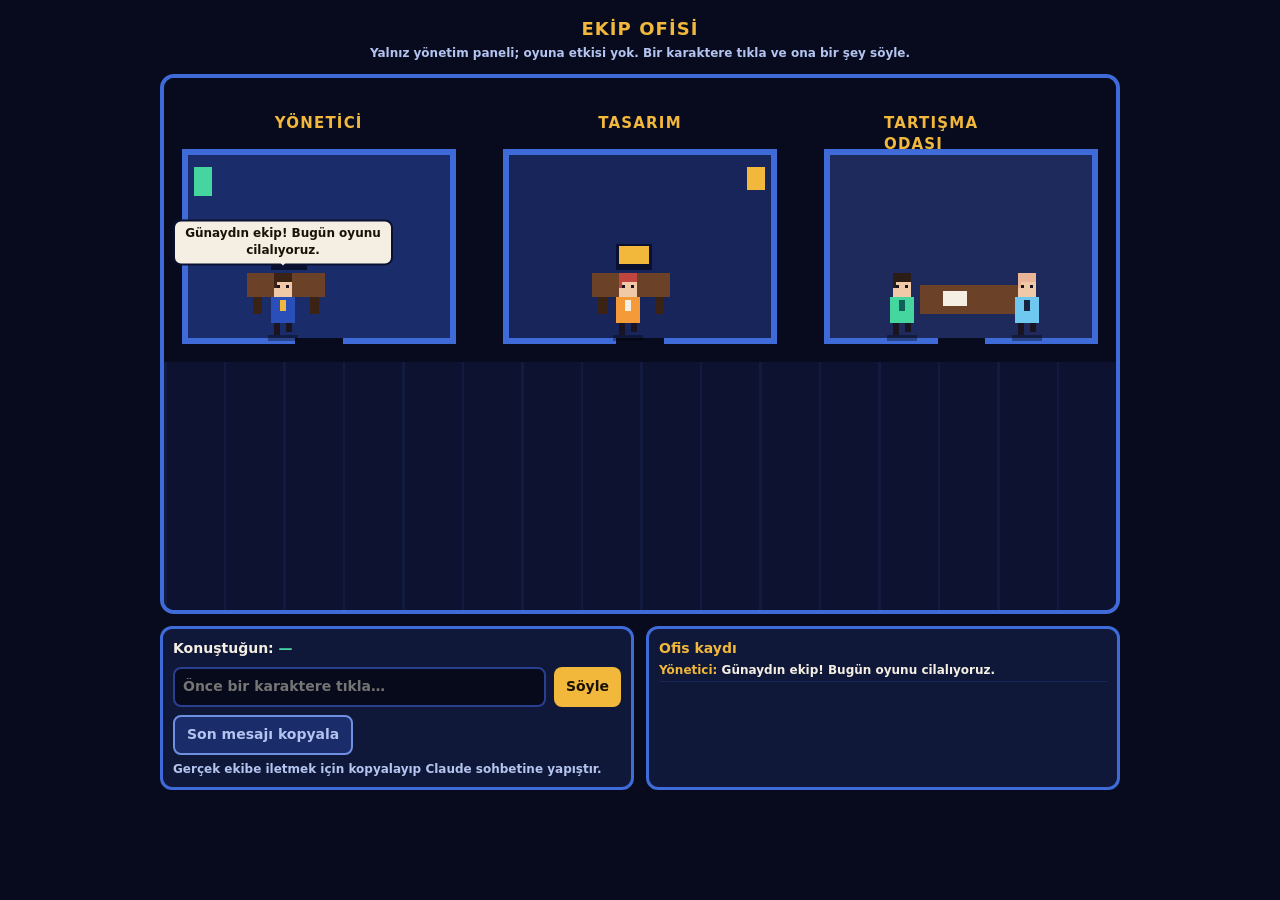
==== ofis/index.html @ cd2ad883 "Ekip ofisi: basit pixel art yönetim paneli (oyundan bağımsız) Co-Authored-By: Claude Opus 5.5 <norep" ====
<!doctype html>
<html lang="tr">
<head>
<meta charset="utf-8">
<meta name="viewport" content="width=device-width,initial-scale=1">
<title>Ekip Ofisi</title>
<style>
:root{--bg:#080B1E;--pn:#0F1838;--rim:#3F6BD8;--au:#F2B83C;--tx:#F4EEE3;--tx2:#B4C4F0;--mint:#45D6A0}
*{box-sizing:border-box}
body{margin:0;background:var(--bg);color:var(--tx);font:600 14px/1.4 ui-rounded,"Nunito","Trebuchet MS",system-ui,sans-serif;display:flex;flex-direction:column;align-items:center;gap:12px;padding:16px}
h1{margin:0;font-size:18px;color:var(--au);letter-spacing:.06em}
.sub{color:var(--tx2);font-size:12px;margin-top:-8px;text-align:center}
#wrap{position:relative;width:min(960px,100%);aspect-ratio:16/9;border:4px solid var(--rim);border-radius:14px;overflow:hidden;background:#000}
canvas{width:100%;height:100%;image-rendering:pixelated;display:block;cursor:pointer}
.bub{position:absolute;transform:translate(-50%,-100%);background:var(--tx);color:#1A1204;font-size:12px;font-weight:800;padding:4px 8px;border-radius:8px;max-width:220px;white-space:normal;text-align:center;pointer-events:none;border:2px solid #0A1030}
.bub:after{content:"";position:absolute;left:50%;bottom:-7px;margin-left:-5px;border:5px solid transparent;border-top-color:var(--tx)}
.lbl{position:absolute;transform:translateX(-50%);color:var(--au);font-weight:800;font-size:clamp(10px,1.6vw,15px);letter-spacing:.08em;pointer-events:none}
.bub.me{background:var(--au)}
#panel{width:min(960px,100%);display:grid;grid-template-columns:1fr 1fr;gap:12px}
@media(max-width:640px){#panel{grid-template-columns:1fr}}
.box{background:var(--pn);border:3px solid var(--rim);border-radius:12px;padding:10px}
.box b{color:var(--au)}
#who{color:var(--mint)}
.row{display:flex;gap:8px;margin-top:8px}
input{flex:1;min-width:0;background:#070A1A;border:2px solid #2A3F8F;color:var(--tx);border-radius:8px;padding:8px;font:inherit}
button{background:var(--au);color:#1A1204;border:0;border-radius:8px;padding:8px 12px;font:inherit;font-weight:800;cursor:pointer;min-height:40px}
button.g{background:#1B2C6B;color:var(--tx2);border:2px solid #6F8FE0}
#log{max-height:150px;overflow:auto;font-size:12px;color:var(--tx2)}
#log div{border-bottom:1px solid #18255A;padding:3px 0}
#log span{color:var(--tx)}
</style>
</head>
<body>
<h1>EKİP OFİSİ</h1>
<div class="sub">Yalnız yönetim paneli; oyuna etkisi yok. Bir karaktere tıkla ve ona bir şey söyle.</div>
<div id="wrap"><canvas id="cv" width="320" height="180"></canvas></div>
<div id="panel">
  <div class="box">
    <div>Konuştuğun: <b id="who">—</b></div>
    <div class="row"><input id="msg" placeholder="Önce bir karaktere tıkla…" disabled><button id="send" disabled>Söyle</button></div>
    <div class="row"><button class="g" id="copy">Son mesajı kopyala</button></div>
    <div class="sub" style="margin-top:6px;text-align:left">Gerçek ekibe iletmek için kopyalayıp Claude sohbetine yapıştır.</div>
  </div>
  <div class="box"><b>Ofis kaydı</b><div id="log"></div></div>
</div>
<script>
const cv=document.getElementById('cv'),x=cv.getContext('2d'),W=320,H=180,wrap=document.getElementById('wrap');
x.imageSmoothingEnabled=false;
setTimeout(()=>ROOMS.forEach(r=>{const d=document.createElement('div');d.className='lbl';d.textContent=r.n;d.style.left=((r.x+r.w/2)/W*100)+'%';d.style.top=((r.y-12)/H*100)+'%';wrap.appendChild(d)}));
// --- odalar ---
const ROOMS=[
 {n:'YÖNETİCİ',x:6,y:24,w:92,h:66,f:'#1B2C6B'},
 {n:'TASARIM',x:114,y:24,w:92,h:66,f:'#18255A'},
 {n:'TARTIŞMA ODASI',x:222,y:24,w:92,h:66,f:'#1F2A5C'}];
const FLOORY=150;
// --- karakterler ---
const P=(n,role,hx,hy,hair,body,acc)=>({n,role,x:hx,y:hy,hx,hy,tx:hx,ty:hy,hair,body,acc,f:0,q:[],say:null,sayT:0,el:null});
const C={
 yon:P('Yönetici','yon',40,74,'#3A2214','#2A4FB8','#F2B83C'),
 tas:P('Tasarımcı','tas',156,74,'#C0453F','#F59A38','#F4EEE3'),
 pa:P('Psikolog A','pa',248,74,'#2B1D16','#45D6A0','#0F6158'),
 pb:P('Psikolog B','pb',290,74,'#E9B596','#6EC8F0','#17243f')};
const ALL=Object.values(C);
function drawRoom(r){x.fillStyle=r.f;x.fillRect(r.x,r.y,r.w,r.h);x.strokeStyle='#3F6BD8';x.lineWidth=2;x.strokeRect(r.x+1,r.y+1,r.w-2,r.h-2);
 x.fillStyle='#080B1E';x.fillRect(r.x+r.w/2-8,r.y+r.h-2,16,4); // kapı
}
function desk(dx,dy,mon){x.fillStyle='#6B4128';x.fillRect(dx,dy,26,8);x.fillStyle='#3A2214';x.fillRect(dx+2,dy+8,3,6);x.fillRect(dx+21,dy+8,3,6);
 if(mon){x.fillStyle='#0A1030';x.fillRect(dx+8,dy-10,12,9);x.fillStyle=mon;x.fillRect(dx+9,dy-9,10,6)}}
function scene(t){x.fillStyle='#080B1E';x.fillRect(0,0,W,H);
 x.fillStyle='#0D1230';x.fillRect(0,96,W,H-96);x.fillStyle='#131A40';for(let i=0;i<W;i+=20)x.fillRect(i,96,1,H-96);
 ROOMS.forEach(drawRoom);
 desk(28,66,'#45D6A0');desk(144,66,(t/400|0)%2?'#F2B83C':'#3F6BD8');
 x.fillStyle='#6B4128';x.fillRect(254,70,34,10);x.fillStyle='#F4EEE3';x.fillRect(262,72,8,5); // toplantı masası + kâğıt
 x.fillStyle='#45D6A0';x.fillRect(10,30,6,10);x.fillStyle='#F2B83C';x.fillRect(196,30,6,8); // bitki / dosya
}
function person(p,t){const px=Math.round(p.x),py=Math.round(p.y),mv=p.q.length>0,st=mv?((t/90|0)%2):0;
 x.fillStyle='rgba(0,0,0,.35)';x.fillRect(px-5,py+13,10,2);
 x.fillStyle='#1A1420';x.fillRect(px-3,py+8,2,5-st);x.fillRect(px+1,py+8,2,4+st); // bacak
 x.fillStyle=p.body;x.fillRect(px-4,py,8,9);x.fillStyle=p.acc;x.fillRect(px-1,py+1,2,4);
 x.fillStyle='#F0C9A8';x.fillRect(px-3,py-7,6,7);x.fillStyle=p.hair;x.fillRect(px-3,py-8,6,3);x.fillRect(px-3,py-6,1,3);
 x.fillStyle='#1A1420';x.fillRect(px-2+(p.fx||0),py-4,1,1);x.fillRect(px+1+(p.fx||0),py-4,1,1);
 if(sel===p){x.strokeStyle='#F2B83C';x.lineWidth=1;x.strokeRect(px-6,py-10,12,26)}}
// --- hareket (koridor üzerinden) ---
function goTo(p,tx,ty,then){const door=r=>({x:r.x+r.w/2,y:r.y+r.h+6});const rFrom=roomOf(p.x),rTo=roomOf(tx);
 const pts=[];if(rFrom!==rTo){if(rFrom)pts.push(door(rFrom));if(rTo)pts.push(door(rTo))}pts.push({x:tx,y:ty});
 p.q.push(...pts.map(v=>({...v})));if(then)p.q.push({fn:then})}
function roomOf(px){return ROOMS.find(r=>px>=r.x&&px<=r.x+r.w)}
const SPEED=90; // px/sn — hızlı
function step(p,dt){while(p.q.length&&p.q[0].fn){const f=p.q.shift().fn;f()}if(!p.q.length)return;
 const g=p.q[0],dx=g.x-p.x,dy=g.y-p.y,d=Math.hypot(dx,dy),s=SPEED*dt;p.fx=Math.sign(dx);
 if(d<=s){p.x=g.x;p.y=g.y;p.q.shift();while(p.q.length&&p.q[0].fn){const f=p.q.shift().fn;f()}}else{p.x+=dx/d*s;p.y+=dy/d*s}}
// --- konuşma balonu ---
function say(p,txt,ms=2600,me=false){if(!p.el){p.el=document.createElement('div');p.el.className='bub';wrap.appendChild(p.el)}
 p.el.textContent=txt;p.el.classList.toggle('me',me);p.el.style.display='block';p.sayT=performance.now()+ms;log(p.n,txt)}
function place(){const k=wrap.clientWidth/W;ALL.concat(ME).forEach(p=>{if(!p.el)return;if(performance.now()>p.sayT){p.el.style.display='none';return}
 p.el.style.left=(p.x*k)+'px';p.el.style.top=((p.y-11)*k)+'px'})}
const logEl=document.getElementById('log');
function log(n,t){const d=document.createElement('div');d.innerHTML='<b></b> <span></span>';d.firstChild.textContent=n+':';d.lastChild.textContent=t;logEl.prepend(d)}
// --- senaryo: kendi kendine dönen günlük işler ---
const ISLER=['Tur sonu raporunu temaya uydur','Mağazayı masaüstünde sıkılaştır','Bitiş ekranına istatistik ekle','Robot grafiklerini sabitle','Çocuksuluğu 7\'den 6\'ya çek'];
const TARTISMA=[['pa','Kâr nane yeşili ▲ olsun, ödül gibi hissettirsin.'],['pb','Katılıyorum ama zarar kehribar ▼, alarm yok.'],['pa','Altın sadece fiyat ve başlıkta kalsın.'],['pb','Kontrast en az 4.5:1, yoksa göz yorulur.'],['pa','Bitişte kap taşsın, hayvanlar yesin!'],['pb','Yavaş ve sakin olsun, flaş yok.']];
let busy=false,ti=0,ji=0;
function managerTask(txt,fromUser){busy=true;const y=C.yon;
 say(y,fromUser?'Tamam, hemen tasarımcıya iletiyorum!':'Yeni iş var, tasarımcıya gidiyorum.');
 setTimeout(()=>goTo(y,C.tas.hx-14,C.tas.hy,()=>{say(y,(fromUser?'Patron diyor ki: ':'')+txt);
  setTimeout(()=>{say(C.tas,'Anlaşıldı, başlıyorum! Psikologlara da danışırım.');
   setTimeout(()=>goTo(y,y.hx,y.hy,()=>{busy=false}),1400)},1600)}),700)}
function psychReport(){busy=true;const a=C.pa;say(a,'Hadi oyunu tartışıp yöneticiye rapor verelim.');
 setTimeout(()=>{say(C.pb,'Tamam, ortak tavsiyeyi sen götür.');
  setTimeout(()=>goTo(a,C.yon.hx+14,C.yon.hy,()=>{say(a,'Ortak tavsiye hazır: canlı renk, yormayan kontrast.');
   setTimeout(()=>{say(C.yon,'Harika, tasarımcıya veriyorum.');setTimeout(()=>goTo(a,a.hx,a.hy,()=>{busy=false}),1000)},1500)}),1200)},1500)}
setInterval(()=>{if(busy)return;const r=Math.random();
 if(r<.45){const[k,t]=TARTISMA[ti++%TARTISMA.length];say(C[k],t)}
 else if(r<.75)managerTask(ISLER[ji++%ISLER.length],false);
 else psychReport()},4200);
// --- kullanıcı etkileşimi ---
let sel=null;const ME={n:'Sen',x:160,y:FLOORY,el:null,sayT:0};
const who=document.getElementById('who'),inp=document.getElementById('msg'),btn=document.getElementById('send');let last='';
cv.addEventListener('click',e=>{const r=cv.getBoundingClientRect(),mx=(e.clientX-r.left)/r.width*W,my=(e.clientY-r.top)/r.height*H;
 sel=ALL.find(p=>Math.abs(p.x-mx)<8&&my>p.y-12&&my<p.y+16)||null;who.textContent=sel?sel.n:'—';inp.disabled=btn.disabled=!sel;
 inp.placeholder=sel?sel.n+'\'a ne söylemek istersin?':'Önce bir karaktere tıkla…';if(sel)inp.focus()});
function send(){const t=inp.value.trim();if(!t||!sel)return;inp.value='';last=sel.n+'\'a: '+t;
 ME.x=sel.x;ME.y=sel.y-14;say(ME,t,2200,true);const p=sel;
 setTimeout(()=>{if(p===C.yon)managerTask(t,true);
  else if(p===C.tas)say(p,'Not aldım: "'+t.slice(0,40)+(t.length>40?'…':'')+'". Bir sonraki adımda bakarım.');
  else{say(p,'İyi soru, diğer psikologla tartışalım.');setTimeout(()=>say(p===C.pa?C.pb:C.pa,'Bence de, raporumuza ekleyelim.'),1800)}},900)}
btn.onclick=send;inp.addEventListener('keydown',e=>{if(e.key==='Enter')send()});
document.getElementById('copy').onclick=()=>{if(!last)return;navigator.clipboard&&navigator.clipboard.writeText(last).catch(()=>{});log('Ofis','Kopyalandı: '+last)};
// --- döngü ---
let lt=performance.now();function loop(t){const dt=Math.min(.05,(t-lt)/1000);lt=t;ALL.forEach(p=>step(p,dt));scene(t);ALL.forEach(p=>person(p,t));place();requestAnimationFrame(loop)}
requestAnimationFrame(loop);
say(C.yon,'Günaydın ekip! Bugün oyunu cilalıyoruz.');
</script>
</body>
</html>
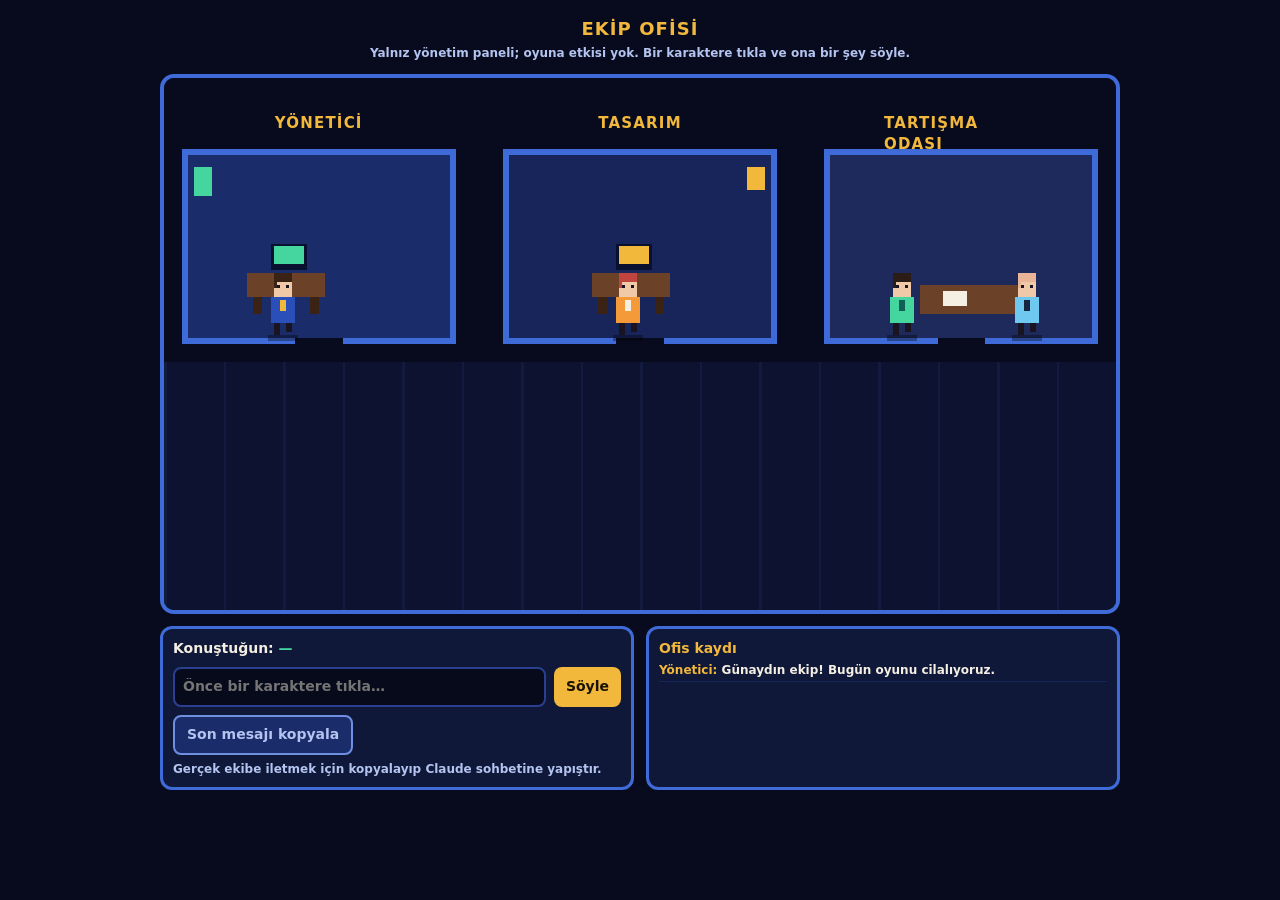
==== commit 29389cc7: "Ofis sayfası tema tokenları; denge-onerisi: kullanıcı kararı (robot +%8, UNLK %150) Co-Authored-By: " ====
--- a/ofis/index.html
+++ b/ofis/index.html
@@ -6,6 +6,8 @@
 <title>Ekip Ofisi</title>
 <style>
 :root{--bg:#080B1E;--pn:#0F1838;--rim:#3F6BD8;--au:#F2B83C;--tx:#F4EEE3;--tx2:#B4C4F0;--mint:#45D6A0}
+@media (prefers-color-scheme:dark){:root:not([data-theme="light"]){--bg:#080B1E;--pn:#0F1838;--rim:#3F6BD8;--au:#F2B83C;--tx:#F4EEE3;--tx2:#B4C4F0;--mint:#45D6A0}}
+:root[data-theme="dark"]{--bg:#080B1E;--pn:#0F1838;--rim:#3F6BD8;--au:#F2B83C;--tx:#F4EEE3;--tx2:#B4C4F0;--mint:#45D6A0}
 *{box-sizing:border-box}
 body{margin:0;background:var(--bg);color:var(--tx);font:600 14px/1.4 ui-rounded,"Nunito","Trebuchet MS",system-ui,sans-serif;display:flex;flex-direction:column;align-items:center;gap:12px;padding:16px}
 h1{margin:0;font-size:18px;color:var(--au);letter-spacing:.06em}
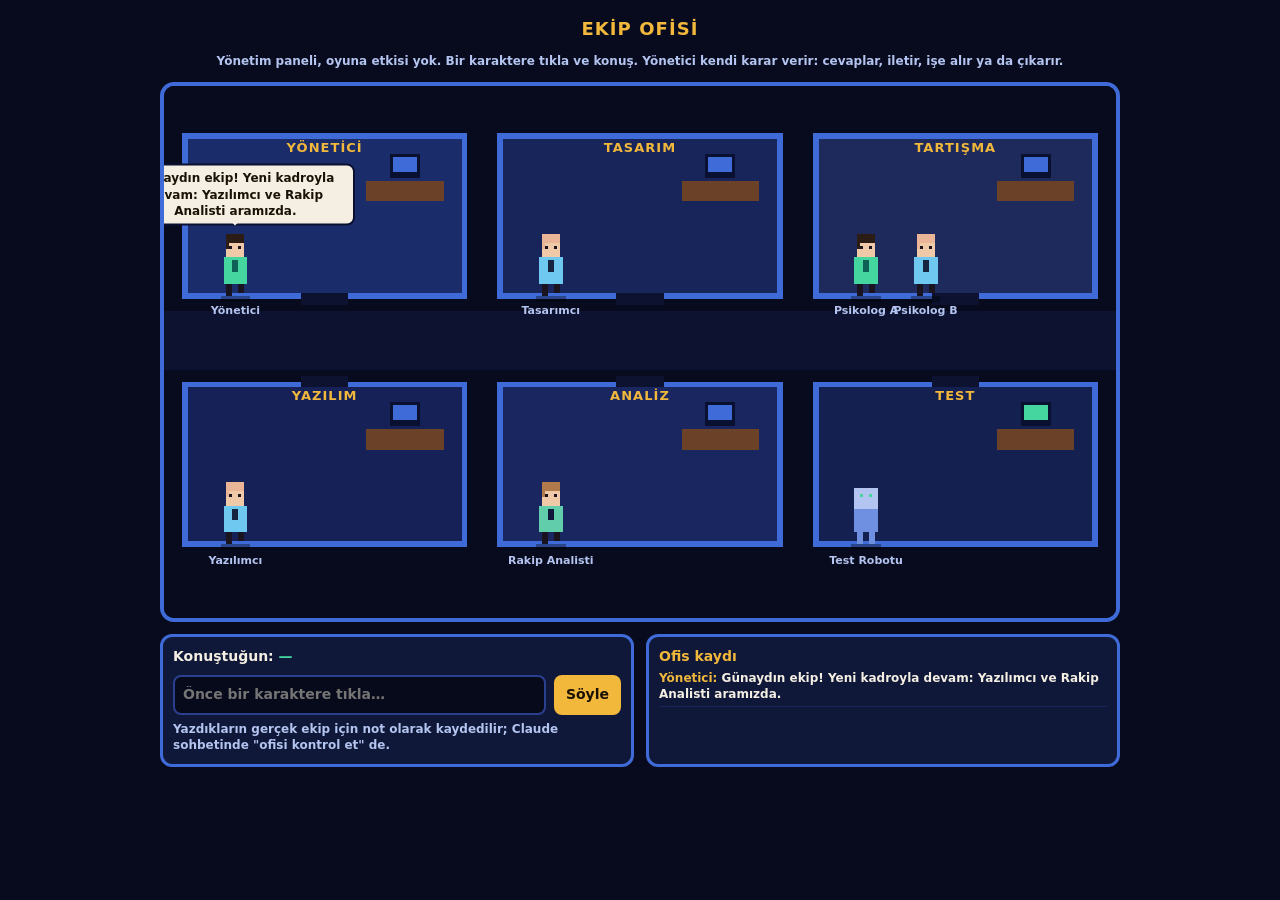
==== commit 858332cb: "Ekip: Yazılımcı ayrıldı, Rakip Analisti işe alındı (docs/ekip.md, docs/rakip-analizi.md); ofis: akıl" ====
--- a/ofis/index.html
+++ b/ofis/index.html
@@ -11,13 +11,14 @@
 *{box-sizing:border-box}
 body{margin:0;background:var(--bg);color:var(--tx);font:600 14px/1.4 ui-rounded,"Nunito","Trebuchet MS",system-ui,sans-serif;display:flex;flex-direction:column;align-items:center;gap:12px;padding:16px}
 h1{margin:0;font-size:18px;color:var(--au);letter-spacing:.06em}
-.sub{color:var(--tx2);font-size:12px;margin-top:-8px;text-align:center}
+.sub{color:var(--tx2);font-size:12px;text-align:center}
 #wrap{position:relative;width:min(960px,100%);aspect-ratio:16/9;border:4px solid var(--rim);border-radius:14px;overflow:hidden;background:#000}
 canvas{width:100%;height:100%;image-rendering:pixelated;display:block;cursor:pointer}
-.bub{position:absolute;transform:translate(-50%,-100%);background:var(--tx);color:#1A1204;font-size:12px;font-weight:800;padding:4px 8px;border-radius:8px;max-width:220px;white-space:normal;text-align:center;pointer-events:none;border:2px solid #0A1030}
+.bub{position:absolute;transform:translate(-50%,-100%);background:var(--tx);color:#1A1204;font-size:12px;font-weight:800;padding:4px 8px;border-radius:8px;max-width:240px;text-align:center;pointer-events:none;border:2px solid #0A1030;z-index:2}
 .bub:after{content:"";position:absolute;left:50%;bottom:-7px;margin-left:-5px;border:5px solid transparent;border-top-color:var(--tx)}
-.lbl{position:absolute;transform:translateX(-50%);color:var(--au);font-weight:800;font-size:clamp(10px,1.6vw,15px);letter-spacing:.08em;pointer-events:none}
-.bub.me{background:var(--au)}
+.bub.me{background:var(--au)}.bub.me:after{border-top-color:var(--au)}
+.lbl{position:absolute;transform:translateX(-50%);color:var(--au);font-weight:800;font-size:clamp(9px,1.4vw,13px);letter-spacing:.08em;pointer-events:none}
+.nm{position:absolute;transform:translateX(-50%);color:var(--tx2);font-size:clamp(8px,1.1vw,11px);font-weight:700;pointer-events:none;white-space:nowrap}
 #panel{width:min(960px,100%);display:grid;grid-template-columns:1fr 1fr;gap:12px}
 @media(max-width:640px){#panel{grid-template-columns:1fr}}
 .box{background:var(--pn);border:3px solid var(--rim);border-radius:12px;padding:10px}
@@ -26,112 +27,121 @@
 .row{display:flex;gap:8px;margin-top:8px}
 input{flex:1;min-width:0;background:#070A1A;border:2px solid #2A3F8F;color:var(--tx);border-radius:8px;padding:8px;font:inherit}
 button{background:var(--au);color:#1A1204;border:0;border-radius:8px;padding:8px 12px;font:inherit;font-weight:800;cursor:pointer;min-height:40px}
-button.g{background:#1B2C6B;color:var(--tx2);border:2px solid #6F8FE0}
-#log{max-height:150px;overflow:auto;font-size:12px;color:var(--tx2)}
+#log{max-height:170px;overflow:auto;font-size:12px;color:var(--tx2)}
 #log div{border-bottom:1px solid #18255A;padding:3px 0}
 #log span{color:var(--tx)}
+#note{font-size:12px;color:var(--tx2);margin-top:6px}
 </style>
 </head>
 <body>
 <h1>EKİP OFİSİ</h1>
-<div class="sub">Yalnız yönetim paneli; oyuna etkisi yok. Bir karaktere tıkla ve ona bir şey söyle.</div>
+<div class="sub">Yönetim paneli, oyuna etkisi yok. Bir karaktere tıkla ve konuş. Yönetici kendi karar verir: cevaplar, iletir, işe alır ya da çıkarır.</div>
 <div id="wrap"><canvas id="cv" width="320" height="180"></canvas></div>
 <div id="panel">
   <div class="box">
     <div>Konuştuğun: <b id="who">—</b></div>
     <div class="row"><input id="msg" placeholder="Önce bir karaktere tıkla…" disabled><button id="send" disabled>Söyle</button></div>
-    <div class="row"><button class="g" id="copy">Son mesajı kopyala</button></div>
-    <div class="sub" style="margin-top:6px;text-align:left">Gerçek ekibe iletmek için kopyalayıp Claude sohbetine yapıştır.</div>
+    <div id="note">Yazdıkların gerçek ekip için not olarak kaydedilir; Claude sohbetinde "ofisi kontrol et" de.</div>
   </div>
   <div class="box"><b>Ofis kaydı</b><div id="log"></div></div>
 </div>
 <script>
-const cv=document.getElementById('cv'),x=cv.getContext('2d'),W=320,H=180,wrap=document.getElementById('wrap');
-x.imageSmoothingEnabled=false;
-setTimeout(()=>ROOMS.forEach(r=>{const d=document.createElement('div');d.className='lbl';d.textContent=r.n;d.style.left=((r.x+r.w/2)/W*100)+'%';d.style.top=((r.y-12)/H*100)+'%';wrap.appendChild(d)}));
-// --- odalar ---
-const ROOMS=[
- {n:'YÖNETİCİ',x:6,y:24,w:92,h:66,f:'#1B2C6B'},
- {n:'TASARIM',x:114,y:24,w:92,h:66,f:'#18255A'},
- {n:'TARTIŞMA ODASI',x:222,y:24,w:92,h:66,f:'#1F2A5C'}];
-const FLOORY=150;
-// --- karakterler ---
-const P=(n,role,hx,hy,hair,body,acc)=>({n,role,x:hx,y:hy,hx,hy,tx:hx,ty:hy,hair,body,acc,f:0,q:[],say:null,sayT:0,el:null});
-const C={
- yon:P('Yönetici','yon',40,74,'#3A2214','#2A4FB8','#F2B83C'),
- tas:P('Tasarımcı','tas',156,74,'#C0453F','#F59A38','#F4EEE3'),
- pa:P('Psikolog A','pa',248,74,'#2B1D16','#45D6A0','#0F6158'),
- pb:P('Psikolog B','pb',290,74,'#E9B596','#6EC8F0','#17243f')};
-const ALL=Object.values(C);
-function drawRoom(r){x.fillStyle=r.f;x.fillRect(r.x,r.y,r.w,r.h);x.strokeStyle='#3F6BD8';x.lineWidth=2;x.strokeRect(r.x+1,r.y+1,r.w-2,r.h-2);
- x.fillStyle='#080B1E';x.fillRect(r.x+r.w/2-8,r.y+r.h-2,16,4); // kapı
-}
-function desk(dx,dy,mon){x.fillStyle='#6B4128';x.fillRect(dx,dy,26,8);x.fillStyle='#3A2214';x.fillRect(dx+2,dy+8,3,6);x.fillRect(dx+21,dy+8,3,6);
- if(mon){x.fillStyle='#0A1030';x.fillRect(dx+8,dy-10,12,9);x.fillStyle=mon;x.fillRect(dx+9,dy-9,10,6)}}
-function scene(t){x.fillStyle='#080B1E';x.fillRect(0,0,W,H);
- x.fillStyle='#0D1230';x.fillRect(0,96,W,H-96);x.fillStyle='#131A40';for(let i=0;i<W;i+=20)x.fillRect(i,96,1,H-96);
- ROOMS.forEach(drawRoom);
- desk(28,66,'#45D6A0');desk(144,66,(t/400|0)%2?'#F2B83C':'#3F6BD8');
- x.fillStyle='#6B4128';x.fillRect(254,70,34,10);x.fillStyle='#F4EEE3';x.fillRect(262,72,8,5); // toplantı masası + kâğıt
- x.fillStyle='#45D6A0';x.fillRect(10,30,6,10);x.fillStyle='#F2B83C';x.fillRect(196,30,6,8); // bitki / dosya
-}
-function person(p,t){const px=Math.round(p.x),py=Math.round(p.y),mv=p.q.length>0,st=mv?((t/90|0)%2):0;
+const cv=document.getElementById('cv'),x=cv.getContext('2d'),W=320,H=180,wrap=document.getElementById('wrap');x.imageSmoothingEnabled=false;
+const CORY=86;
+const ROOMS={'Yönetici':{x:6,y:16,w:96,h:56,f:'#1B2C6B'},'Tasarım':{x:112,y:16,w:96,h:56,f:'#18255A'},'Tartışma':{x:218,y:16,w:96,h:56,f:'#1F2A5C'},
+ 'Yazılım':{x:6,y:100,w:96,h:56,f:'#162257'},'Analiz':{x:112,y:100,w:96,h:56,f:'#1A2660'},'Test':{x:218,y:100,w:96,h:56,f:'#14204F'}};
+const DEFAULT=[{ad:'Yönetici',rol:'Ekibi yönetir, işi böler, kabul eder',oda:'Yönetici'},{ad:'Tasarımcı',rol:'Yalnız görsel tasarım',oda:'Tasarım'},
+ {ad:'Psikolog A',rol:'Oyun hissi ve motivasyon',oda:'Tartışma'},{ad:'Psikolog B',rol:'Göz sağlığı ve ergonomi',oda:'Tartışma'},
+ {ad:'Yazılımcı',rol:'Mantık, ekonomi, hata düzeltme',oda:'Yazılım'},{ad:'Rakip Analisti',rol:'Rakip idle oyunları analiz eder',oda:'Analiz'},
+ {ad:'Test Robotu',rol:'Otomatik testler (63 kontrol)',oda:'Test',bot:1}];
+const PAL=[['#3A2214','#2A4FB8','#F2B83C'],['#C0453F','#F59A38','#F4EEE3'],['#2B1D16','#45D6A0','#0F6158'],['#E9B596','#6EC8F0','#17243f'],['#1A1420','#8E6CF0','#F4EEE3'],['#6B4128','#E5484D','#F4EEE3'],['#B07A4A','#62CDAA','#0F1838']];
+const did=s=>String(s).normalize('NFD').replace(/[^A-Za-z0-9]+/g,'-').slice(0,60)||'x';
+const hash=s=>[...s].reduce((a,c)=>(a*31+c.charCodeAt(0))>>>0,7);
+let people=[],sel=null,busy=false;
+function slot(oda,n){const r=ROOMS[oda]||ROOMS['Analiz'];return{x:r.x+18+(n%4)*20,y:r.y+r.h-14}}
+function makePerson(m,enter){const n=people.filter(p=>p.oda===m.oda).length,s=slot(m.oda,n),pal=PAL[hash(m.ad)%PAL.length];
+ const p={...m,hx:s.x,hy:s.y,x:enter?160:s.x,y:enter?H+10:s.y,hair:pal[0],body:pal[1],acc:pal[2],q:[],el:null,nm:null,sayT:0};
+ people.push(p);if(enter)goTo(p,s.x,s.y);return p}
+function roster(list){people.forEach(p=>{p.el&&p.el.remove();p.nm&&p.nm.remove()});people=[];list.forEach(m=>makePerson(m,false))}
+const byName=n=>{n=String(n||'').toLowerCase();return people.find(p=>p.ad.toLowerCase()===n)||people.find(p=>n&&p.ad.toLowerCase().includes(n.split(' ')[0]))};
+// ---- çizim ----
+function scene(t){x.fillStyle='#080B1E';x.fillRect(0,0,W,H);x.fillStyle='#0D1230';x.fillRect(0,CORY-10,W,20);
+ for(const[n,r]of Object.entries(ROOMS)){x.fillStyle=r.f;x.fillRect(r.x,r.y,r.w,r.h);x.strokeStyle='#3F6BD8';x.lineWidth=2;x.strokeRect(r.x+1,r.y+1,r.w-2,r.h-2);
+  x.fillStyle='#0D1230';x.fillRect(r.x+r.w/2-8,r.y<CORY?r.y+r.h-2:r.y-2,16,4);
+  x.fillStyle='#6B4128';x.fillRect(r.x+r.w-34,r.y+16,26,7);x.fillStyle='#0A1030';x.fillRect(r.x+r.w-26,r.y+7,10,8);
+  x.fillStyle=n==='Test'?((t/300|0)%2?'#45D6A0':'#F2B83C'):'#3F6BD8';x.fillRect(r.x+r.w-25,r.y+8,8,5)}}
+function person(p,t){const px=Math.round(p.x),py=Math.round(p.y),st=p.q.length?((t/90|0)%2):0;
  x.fillStyle='rgba(0,0,0,.35)';x.fillRect(px-5,py+13,10,2);
- x.fillStyle='#1A1420';x.fillRect(px-3,py+8,2,5-st);x.fillRect(px+1,py+8,2,4+st); // bacak
- x.fillStyle=p.body;x.fillRect(px-4,py,8,9);x.fillStyle=p.acc;x.fillRect(px-1,py+1,2,4);
- x.fillStyle='#F0C9A8';x.fillRect(px-3,py-7,6,7);x.fillStyle=p.hair;x.fillRect(px-3,py-8,6,3);x.fillRect(px-3,py-6,1,3);
- x.fillStyle='#1A1420';x.fillRect(px-2+(p.fx||0),py-4,1,1);x.fillRect(px+1+(p.fx||0),py-4,1,1);
+ if(p.bot){x.fillStyle='#B4C4F0';x.fillRect(px-4,py-6,8,7);x.fillStyle='#45D6A0';x.fillRect(px-2,py-4,1,1);x.fillRect(px+1,py-4,1,1);x.fillStyle='#6F8FE0';x.fillRect(px-4,py+1,8,8);x.fillRect(px-3,py+9,2,4);x.fillRect(px+1,py+9,2,4)}
+ else{x.fillStyle='#1A1420';x.fillRect(px-3,py+8,2,5-st);x.fillRect(px+1,py+8,2,4+st);x.fillStyle=p.body;x.fillRect(px-4,py,8,9);x.fillStyle=p.acc;x.fillRect(px-1,py+1,2,4);
+  x.fillStyle='#F0C9A8';x.fillRect(px-3,py-7,6,7);x.fillStyle=p.hair;x.fillRect(px-3,py-8,6,3);x.fillRect(px-3,py-6,1,3);x.fillStyle='#1A1420';x.fillRect(px-2,py-4,1,1);x.fillRect(px+1,py-4,1,1)}
  if(sel===p){x.strokeStyle='#F2B83C';x.lineWidth=1;x.strokeRect(px-6,py-10,12,26)}}
-// --- hareket (koridor üzerinden) ---
-function goTo(p,tx,ty,then){const door=r=>({x:r.x+r.w/2,y:r.y+r.h+6});const rFrom=roomOf(p.x),rTo=roomOf(tx);
- const pts=[];if(rFrom!==rTo){if(rFrom)pts.push(door(rFrom));if(rTo)pts.push(door(rTo))}pts.push({x:tx,y:ty});
- p.q.push(...pts.map(v=>({...v})));if(then)p.q.push({fn:then})}
-function roomOf(px){return ROOMS.find(r=>px>=r.x&&px<=r.x+r.w)}
-const SPEED=90; // px/sn — hızlı
-function step(p,dt){while(p.q.length&&p.q[0].fn){const f=p.q.shift().fn;f()}if(!p.q.length)return;
- const g=p.q[0],dx=g.x-p.x,dy=g.y-p.y,d=Math.hypot(dx,dy),s=SPEED*dt;p.fx=Math.sign(dx);
- if(d<=s){p.x=g.x;p.y=g.y;p.q.shift();while(p.q.length&&p.q[0].fn){const f=p.q.shift().fn;f()}}else{p.x+=dx/d*s;p.y+=dy/d*s}}
-// --- konuşma balonu ---
-function say(p,txt,ms=2600,me=false){if(!p.el){p.el=document.createElement('div');p.el.className='bub';wrap.appendChild(p.el)}
- p.el.textContent=txt;p.el.classList.toggle('me',me);p.el.style.display='block';p.sayT=performance.now()+ms;log(p.n,txt)}
-function place(){const k=wrap.clientWidth/W;ALL.concat(ME).forEach(p=>{if(!p.el)return;if(performance.now()>p.sayT){p.el.style.display='none';return}
- p.el.style.left=(p.x*k)+'px';p.el.style.top=((p.y-11)*k)+'px'})}
-const logEl=document.getElementById('log');
-function log(n,t){const d=document.createElement('div');d.innerHTML='<b></b> <span></span>';d.firstChild.textContent=n+':';d.lastChild.textContent=t;logEl.prepend(d)}
-// --- senaryo: kendi kendine dönen günlük işler ---
-const ISLER=['Tur sonu raporunu temaya uydur','Mağazayı masaüstünde sıkılaştır','Bitiş ekranına istatistik ekle','Robot grafiklerini sabitle','Çocuksuluğu 7\'den 6\'ya çek'];
-const TARTISMA=[['pa','Kâr nane yeşili ▲ olsun, ödül gibi hissettirsin.'],['pb','Katılıyorum ama zarar kehribar ▼, alarm yok.'],['pa','Altın sadece fiyat ve başlıkta kalsın.'],['pb','Kontrast en az 4.5:1, yoksa göz yorulur.'],['pa','Bitişte kap taşsın, hayvanlar yesin!'],['pb','Yavaş ve sakin olsun, flaş yok.']];
-let busy=false,ti=0,ji=0;
-function managerTask(txt,fromUser){busy=true;const y=C.yon;
- say(y,fromUser?'Tamam, hemen tasarımcıya iletiyorum!':'Yeni iş var, tasarımcıya gidiyorum.');
- setTimeout(()=>goTo(y,C.tas.hx-14,C.tas.hy,()=>{say(y,(fromUser?'Patron diyor ki: ':'')+txt);
-  setTimeout(()=>{say(C.tas,'Anlaşıldı, başlıyorum! Psikologlara da danışırım.');
-   setTimeout(()=>goTo(y,y.hx,y.hy,()=>{busy=false}),1400)},1600)}),700)}
-function psychReport(){busy=true;const a=C.pa;say(a,'Hadi oyunu tartışıp yöneticiye rapor verelim.');
- setTimeout(()=>{say(C.pb,'Tamam, ortak tavsiyeyi sen götür.');
-  setTimeout(()=>goTo(a,C.yon.hx+14,C.yon.hy,()=>{say(a,'Ortak tavsiye hazır: canlı renk, yormayan kontrast.');
-   setTimeout(()=>{say(C.yon,'Harika, tasarımcıya veriyorum.');setTimeout(()=>goTo(a,a.hx,a.hy,()=>{busy=false}),1000)},1500)}),1200)},1500)}
-setInterval(()=>{if(busy)return;const r=Math.random();
- if(r<.45){const[k,t]=TARTISMA[ti++%TARTISMA.length];say(C[k],t)}
- else if(r<.75)managerTask(ISLER[ji++%ISLER.length],false);
- else psychReport()},4200);
-// --- kullanıcı etkileşimi ---
-let sel=null;const ME={n:'Sen',x:160,y:FLOORY,el:null,sayT:0};
-const who=document.getElementById('who'),inp=document.getElementById('msg'),btn=document.getElementById('send');let last='';
+// ---- hareket: oda kapısı → koridor → hedef ----
+function roomAt(px,py){return Object.values(ROOMS).find(r=>px>=r.x&&px<=r.x+r.w&&py>=r.y&&py<=r.y+r.h)}
+function goTo(p,tx,ty,then){const a=roomAt(p.x,p.y),b=roomAt(tx,ty),pts=[];
+ if(a!==b||!a){pts.push({x:a?a.x+a.w/2:p.x,y:CORY});pts.push({x:b?b.x+b.w/2:tx,y:CORY})}
+ pts.push({x:tx,y:ty});p.q.push(...pts);if(then)p.q.push({fn:then})}
+function step(p,dt){const run=()=>{while(p.q.length&&p.q[0].fn)p.q.shift().fn()};run();if(!p.q.length)return;
+ const g=p.q[0],dx=g.x-p.x,dy=g.y-p.y,d=Math.hypot(dx,dy),s=110*dt;if(d<=s){p.x=g.x;p.y=g.y;p.q.shift();run()}else{p.x+=dx/d*s;p.y+=dy/d*s}}
+const wait=ms=>new Promise(r=>setTimeout(r,ms)),walk=(p,tx,ty)=>new Promise(r=>goTo(p,tx,ty,r));
+// ---- balon ve kayıt ----
+const ME={ad:'Sen',x:0,y:0,el:null,sayT:0};
+function say(p,txt,ms){txt=String(txt||'');ms=ms||Math.min(6500,1800+txt.length*45);if(!p.el){p.el=document.createElement('div');p.el.className='bub';wrap.appendChild(p.el)}
+ p.el.textContent=txt;p.el.classList.toggle('me',p===ME);p.el.style.display='block';p.sayT=performance.now()+ms;log(p.ad,txt)}
+function place(){const k=wrap.clientWidth/W,now=performance.now();people.concat(ME).forEach(p=>{if(p.el){if(now>p.sayT)p.el.style.display='none';else{p.el.style.left=(p.x*k)+'px';p.el.style.top=((p.y-11)*k)+'px'}}
+ if(p!==ME){if(!p.nm){p.nm=document.createElement('div');p.nm.className='nm';wrap.appendChild(p.nm)}p.nm.textContent=p.ad;p.nm.style.left=(p.x*k)+'px';p.nm.style.top=((p.y+15)*k)+'px'}})}
+const logEl=document.getElementById('log');function log(n,t){const d=document.createElement('div');d.innerHTML='<b></b> <span></span>';d.firstChild.textContent=n+':';d.lastChild.textContent=t;logEl.prepend(d)}
+// ---- yetenekler (varsa) ----
+let sample=null,db=null;
+(async()=>{try{sample=await claude.use('sample')}catch(e){}})();
+(async()=>{try{db=await claude.use('db');if(!db)return;db.collection('ekip').onSnapshot(s=>{const l=s.docs.map(d=>d.data()).filter(m=>m&&m.ad&&m.aktif!==false);if(l.length&&!busy)roster(l)},()=>{})}catch(e){}})();
+async function kaydet(kime,metin,karar){if(!db)return;try{await db.collection('mesajlar').add({kime,metin,karar:karar||'',t:Date.now(),durum:'yeni'})}catch(e){}}
+// ---- yönetici beyni ----
+const kadroText=()=>people.map(p=>`- ${p.ad} (${p.oda}): ${p.rol}`).join('\n');
+const sonKayit=()=>[...logEl.children].slice(0,6).map(d=>d.textContent).reverse().join('\n');
+async function yoneticiKarar(metin){const prompt=`Sen "Trading Idle" adlı pixel art idle trading oyunu geliştiren küçük bir yapay zekâ ekibinin YÖNETİCİSİSİN. Kullanıcı patronun. Ekibi yönetme yetkin var: işe alabilir, çıkarabilir, ekipleri bölebilirsin; en verimli düzeni hedefle.
+Kadro:\n${kadroText()}\nOdalar: ${Object.keys(ROOMS).join(', ')}.\nSon konuşmalar:\n${sonKayit()}\n
+Patronun sana mesajı: "${metin}"\n
+Kural: Mesaj organizasyon, yetki, ekip ya da sana soru ise KENDİN cevapla, kimseye iletme. Yalnız gerçekten bir role ait somut iş ise o role ilet ve işi o rolün diliyle kısaca anlat. Gerekirse işe al (yeni rol, uygun oda) ya da çıkar (Yönetici çıkarılamaz). Doğal, kısa, Türkçe konuş (en çok 2 cümle).
+Yalnız şu JSON'u döndür: {"cevap":"patrona söyleyeceğin","eylem":"yok|ilet|ise_al|cikar","kime":"kadrodaki ad (ilet/cikar için)","iletilecek":"o kişiye söyleyeceğin","yeni":{"ad":"","rol":"","oda":""}}`;
+ return await sample.json(prompt,{modelTier:'quick',cache:false})}
+async function rolCevap(p,metin){if(!sample)return null;try{const r=await sample(`Sen "Trading Idle" oyununu geliştiren ekipte ${p.ad}sın; görevin: ${p.rol}. Biri sana şunu dedi: "${metin}". Kendi rolünle, doğal ve kısa (1-2 cümle) Türkçe cevap ver. Yetkin dışındaysa yöneticiye yönlendir. Yalnız cevabı yaz.`,{modelTier:'quick',cache:false});return r.text.trim()}catch(e){return null}}
+async function yoneticiyeSoyle(metin){const y=byName('Yönetici');busy=true;let k=null;
+ if(sample){say(y,'Hmm, düşünüyorum…',1500);try{k=await yoneticiKarar(metin)}catch(e){k=null}}
+ if(!k||!k.cevap)k={cevap:'Not aldım; gerçek ekiple konuşunca uygularım.',eylem:'yok'};
+ kaydet('Yönetici',metin,JSON.stringify(k));say(y,k.cevap);await wait(2400);
+ try{if(k.eylem==='ilet'){const h=byName(k.kime);if(h&&h!==y){await walk(y,h.x+(h.x>y.hx?-12:12),h.y);say(y,k.iletilecek||metin);await wait(2600);
+   const c=await rolCevap(h,k.iletilecek||metin);say(h,c||'Anlaşıldı, başlıyorum!');await wait(2200);await walk(y,y.hx,y.hy)}}
+  else if(k.eylem==='ise_al'&&k.yeni&&k.yeni.ad){const m={ad:k.yeni.ad,rol:k.yeni.rol||'Yeni rol',oda:ROOMS[k.yeni.oda]?k.yeni.oda:'Analiz'};
+   const p=makePerson(m,true);await wait(1800);say(p,'Merhaba! Ben '+m.ad+'. Göreve hazırım.');if(db)try{await db.collection('ekip').doc(did(m.ad)).set({...m,aktif:true,kaynak:'ofis'})}catch(e){}}
+  else if(k.eylem==='cikar'){const h=byName(k.kime);if(h&&h.ad!=='Yönetici'){say(h,'Anlaşıldı, eşyalarımı topluyorum.');await wait(1500);await walk(h,160,H+20);
+   people=people.filter(p=>p!==h);h.el&&h.el.remove();h.nm&&h.nm.remove();if(db)try{await db.collection('ekip').doc(did(h.ad)).set({ad:h.ad,rol:h.rol,oda:h.oda,aktif:false,kaynak:'ofis'})}catch(e){}}}}catch(e){}
+ busy=false}
+// ---- kendi kendine ofis hayatı ----
+const TARTISMA=[['Psikolog A','Kâr anında ödül hissi şart: nane yeşili ▲.'],['Psikolog B','Katılıyorum, ama zararda alarm yok; kehribar ▼ yeter.'],['Psikolog A','Bitiş ekranı kutlama gibi olmalı!'],['Psikolog B','Olsun, ama flaş yok, sakin.'],['Rakip Analisti','Rakiplerde maliyet çarpanı 1,07–1,15 arası.'],['Yazılımcı','Tur başına kâr tavanını simülasyonda deneyelim mi?']];
+const ISLER=[['Tasarımcı','Bitiş ekranına son rötuşları yap.'],['Yazılımcı','Coin geçişini yavaşlatmayı simülasyonla dene.'],['Rakip Analisti','Rakip idle oyunların temposunu çıkar.'],['Test Robotu','63 kontrolü çalıştır.']];
+let ti=0,ji=0;
+async function rapor(){busy=true;const a=byName('Psikolog A'),b=byName('Psikolog B'),y=byName('Yönetici');if(!a||!b||!y){busy=false;return}
+ say(a,'Hadi oyunu tartışıp yöneticiye rapor verelim.');await wait(1800);say(b,'Tamam, ortak tavsiyeyi sen götür.');await wait(1500);
+ await walk(a,y.hx+14,y.hy);say(a,'Ortak tavsiye hazır: canlı renk, yormayan kontrast.');await wait(2200);say(y,'Harika, ilgili kişiye veriyorum.');await wait(1200);await walk(a,a.hx,a.hy);busy=false}
+async function isVer(){busy=true;const[n,t]=ISLER[ji++%ISLER.length],h=byName(n),y=byName('Yönetici');if(!h||!y){busy=false;return}
+ await walk(y,h.hx+(h.hx>y.hx?-12:12),h.hy);say(y,t);await wait(2200);say(h,h.bot?'BİP. 63/63 GEÇTİ.':'Tamamdır!');await wait(1400);await walk(y,y.hx,y.hy);busy=false}
+setInterval(()=>{if(busy)return;const r=Math.random();if(r<.5){const[n,t]=TARTISMA[ti++%TARTISMA.length],p=byName(n);if(p)say(p,t)}else if(r<.78)isVer();else rapor()},4500);
+// ---- kullanıcı ----
+const who=document.getElementById('who'),inp=document.getElementById('msg'),btn=document.getElementById('send');
 cv.addEventListener('click',e=>{const r=cv.getBoundingClientRect(),mx=(e.clientX-r.left)/r.width*W,my=(e.clientY-r.top)/r.height*H;
- sel=ALL.find(p=>Math.abs(p.x-mx)<8&&my>p.y-12&&my<p.y+16)||null;who.textContent=sel?sel.n:'—';inp.disabled=btn.disabled=!sel;
- inp.placeholder=sel?sel.n+'\'a ne söylemek istersin?':'Önce bir karaktere tıkla…';if(sel)inp.focus()});
-function send(){const t=inp.value.trim();if(!t||!sel)return;inp.value='';last=sel.n+'\'a: '+t;
- ME.x=sel.x;ME.y=sel.y-14;say(ME,t,2200,true);const p=sel;
- setTimeout(()=>{if(p===C.yon)managerTask(t,true);
-  else if(p===C.tas)say(p,'Not aldım: "'+t.slice(0,40)+(t.length>40?'…':'')+'". Bir sonraki adımda bakarım.');
-  else{say(p,'İyi soru, diğer psikologla tartışalım.');setTimeout(()=>say(p===C.pa?C.pb:C.pa,'Bence de, raporumuza ekleyelim.'),1800)}},900)}
+ sel=people.find(p=>Math.abs(p.x-mx)<8&&my>p.y-12&&my<p.y+16)||null;who.textContent=sel?sel.ad:'—';inp.disabled=btn.disabled=!sel;
+ inp.placeholder=sel?sel.ad+' ile konuş…':'Önce bir karaktere tıkla…';if(sel)inp.focus()});
+let waitMine=null;
+async function send(){const t=inp.value.trim();if(!t||!sel)return;while(busy)await wait(200);inp.value='';const p=sel;ME.x=p.x;ME.y=p.y-16;say(ME,t);await wait(700);
+ if(p.ad==='Yönetici')return yoneticiyeSoyle(t);
+ busy=true;kaydet(p.ad,t);const c=await rolCevap(p,t);say(p,c||(p.bot?'BİP. Ben yalnız test çalıştırırım.':'Not aldım, yöneticiyle konuşurum.'));busy=false}
 btn.onclick=send;inp.addEventListener('keydown',e=>{if(e.key==='Enter')send()});
-document.getElementById('copy').onclick=()=>{if(!last)return;navigator.clipboard&&navigator.clipboard.writeText(last).catch(()=>{});log('Ofis','Kopyalandı: '+last)};
-// --- döngü ---
-let lt=performance.now();function loop(t){const dt=Math.min(.05,(t-lt)/1000);lt=t;ALL.forEach(p=>step(p,dt));scene(t);ALL.forEach(p=>person(p,t));place();requestAnimationFrame(loop)}
+setTimeout(()=>{for(const[n,r]of Object.entries(ROOMS)){const d=document.createElement('div');d.className='lbl';d.textContent=n.toLocaleUpperCase('tr');d.style.left=((r.x+r.w/2)/W*100)+'%';d.style.top=((r.y+2)/H*100)+'%';wrap.appendChild(d)}});
+roster(DEFAULT);
+let lt=performance.now();function loop(t){const dt=Math.min(.05,(t-lt)/1000);lt=t;people.forEach(p=>step(p,dt));scene(t);people.forEach(p=>person(p,t));place();requestAnimationFrame(loop)}
 requestAnimationFrame(loop);
-say(C.yon,'Günaydın ekip! Bugün oyunu cilalıyoruz.');
+setTimeout(()=>{const y=byName('Yönetici');if(y)say(y,'Günaydın ekip! Yeni kadroyla devam: Yazılımcı ve Rakip Analisti aramızda.')},400);
 </script>
 </body>
 </html>
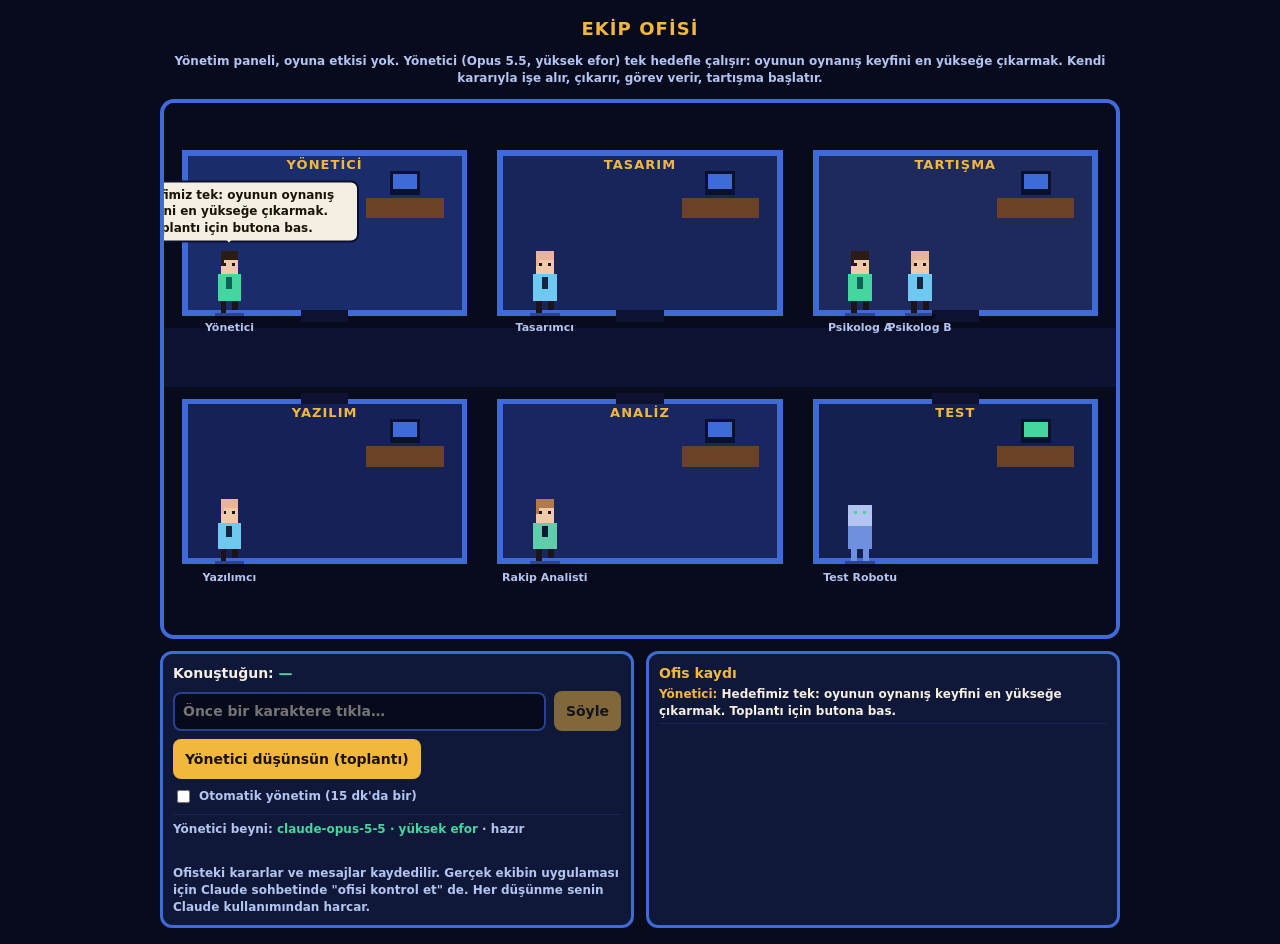
==== commit de633c37: "Akıllı ofis: Opus 5.5 (yüksek efor) yönetici, toplantı/otomatik yönetim, işe alma-çıkarma-görev-tart" ====
--- a/ofis/index.html
+++ b/ofis/index.html
@@ -11,10 +11,10 @@
 *{box-sizing:border-box}
 body{margin:0;background:var(--bg);color:var(--tx);font:600 14px/1.4 ui-rounded,"Nunito","Trebuchet MS",system-ui,sans-serif;display:flex;flex-direction:column;align-items:center;gap:12px;padding:16px}
 h1{margin:0;font-size:18px;color:var(--au);letter-spacing:.06em}
-.sub{color:var(--tx2);font-size:12px;text-align:center}
+.sub{color:var(--tx2);font-size:12px;text-align:center;max-width:960px}
 #wrap{position:relative;width:min(960px,100%);aspect-ratio:16/9;border:4px solid var(--rim);border-radius:14px;overflow:hidden;background:#000}
 canvas{width:100%;height:100%;image-rendering:pixelated;display:block;cursor:pointer}
-.bub{position:absolute;transform:translate(-50%,-100%);background:var(--tx);color:#1A1204;font-size:12px;font-weight:800;padding:4px 8px;border-radius:8px;max-width:240px;text-align:center;pointer-events:none;border:2px solid #0A1030;z-index:2}
+.bub{position:absolute;transform:translate(-50%,-100%);background:var(--tx);color:#1A1204;font-size:12px;font-weight:800;padding:4px 8px;border-radius:8px;max-width:260px;text-align:center;pointer-events:none;border:2px solid #0A1030;z-index:2}
 .bub:after{content:"";position:absolute;left:50%;bottom:-7px;margin-left:-5px;border:5px solid transparent;border-top-color:var(--tx)}
 .bub.me{background:var(--au)}.bub.me:after{border-top-color:var(--au)}
 .lbl{position:absolute;transform:translateX(-50%);color:var(--au);font-weight:800;font-size:clamp(9px,1.4vw,13px);letter-spacing:.08em;pointer-events:none}
@@ -24,10 +24,16 @@
 .box{background:var(--pn);border:3px solid var(--rim);border-radius:12px;padding:10px}
 .box b{color:var(--au)}
 #who{color:var(--mint)}
-.row{display:flex;gap:8px;margin-top:8px}
-input{flex:1;min-width:0;background:#070A1A;border:2px solid #2A3F8F;color:var(--tx);border-radius:8px;padding:8px;font:inherit}
+.row{display:flex;gap:8px;margin-top:8px;flex-wrap:wrap;align-items:center}
+input[type=text]{flex:1;min-width:0;background:#070A1A;border:2px solid #2A3F8F;color:var(--tx);border-radius:8px;padding:8px;font:inherit}
 button{background:var(--au);color:#1A1204;border:0;border-radius:8px;padding:8px 12px;font:inherit;font-weight:800;cursor:pointer;min-height:40px}
-#log{max-height:170px;overflow:auto;font-size:12px;color:var(--tx2)}
+button.g{background:#1B2C6B;color:var(--tx2);border:2px solid #6F8FE0}
+button:disabled{opacity:.5;cursor:default}
+label{color:var(--tx2);font-size:12px;display:flex;gap:6px;align-items:center}
+#brain{font-size:12px;color:var(--tx2);margin-top:8px;border-top:1px solid #18255A;padding-top:6px}
+#brain i{color:var(--mint);font-style:normal}
+#thought{font-size:12px;color:var(--tx);margin-top:4px;min-height:1.4em}
+#log{max-height:230px;overflow:auto;font-size:12px;color:var(--tx2)}
 #log div{border-bottom:1px solid #18255A;padding:3px 0}
 #log span{color:var(--tx)}
 #note{font-size:12px;color:var(--tx2);margin-top:6px}
@@ -35,13 +41,16 @@
 </head>
 <body>
 <h1>EKİP OFİSİ</h1>
-<div class="sub">Yönetim paneli, oyuna etkisi yok. Bir karaktere tıkla ve konuş. Yönetici kendi karar verir: cevaplar, iletir, işe alır ya da çıkarır.</div>
+<div class="sub">Yönetim paneli, oyuna etkisi yok. Yönetici (Opus 5.5, yüksek efor) tek hedefle çalışır: oyunun oynanış keyfini en yükseğe çıkarmak. Kendi kararıyla işe alır, çıkarır, görev verir, tartışma başlatır.</div>
 <div id="wrap"><canvas id="cv" width="320" height="180"></canvas></div>
 <div id="panel">
   <div class="box">
     <div>Konuştuğun: <b id="who">—</b></div>
-    <div class="row"><input id="msg" placeholder="Önce bir karaktere tıkla…" disabled><button id="send" disabled>Söyle</button></div>
-    <div id="note">Yazdıkların gerçek ekip için not olarak kaydedilir; Claude sohbetinde "ofisi kontrol et" de.</div>
+    <div class="row"><input type="text" id="msg" placeholder="Önce bir karaktere tıkla…" disabled><button id="send" disabled>Söyle</button></div>
+    <div class="row"><button id="meet">Yönetici düşünsün (toplantı)</button><label><input type="checkbox" id="auto"> Otomatik yönetim (15 dk'da bir)</label></div>
+    <div id="brain">Yönetici beyni: <i id="model">claude-opus-5-5 · yüksek efor</i> · <span id="state">hazır</span></div>
+    <div id="thought"></div>
+    <div id="note">Ofisteki kararlar ve mesajlar kaydedilir. Gerçek ekibin uygulaması için Claude sohbetinde "ofisi kontrol et" de. Her düşünme senin Claude kullanımından harcar.</div>
   </div>
   <div class="box"><b>Ofis kaydı</b><div id="log"></div></div>
 </div>
@@ -50,31 +59,37 @@
 const CORY=86;
 const ROOMS={'Yönetici':{x:6,y:16,w:96,h:56,f:'#1B2C6B'},'Tasarım':{x:112,y:16,w:96,h:56,f:'#18255A'},'Tartışma':{x:218,y:16,w:96,h:56,f:'#1F2A5C'},
  'Yazılım':{x:6,y:100,w:96,h:56,f:'#162257'},'Analiz':{x:112,y:100,w:96,h:56,f:'#1A2660'},'Test':{x:218,y:100,w:96,h:56,f:'#14204F'}};
-const DEFAULT=[{ad:'Yönetici',rol:'Ekibi yönetir, işi böler, kabul eder',oda:'Yönetici'},{ad:'Tasarımcı',rol:'Yalnız görsel tasarım',oda:'Tasarım'},
+const DEFAULT=[{ad:'Yönetici',rol:'Ekibi yönetir; oynanış keyfini en yükseğe çıkarmak için karar verir',oda:'Yönetici'},{ad:'Tasarımcı',rol:'Yalnız görsel tasarım (CSS, çizim, animasyon)',oda:'Tasarım'},
  {ad:'Psikolog A',rol:'Oyun hissi ve motivasyon',oda:'Tartışma'},{ad:'Psikolog B',rol:'Göz sağlığı ve ergonomi',oda:'Tartışma'},
- {ad:'Yazılımcı',rol:'Mantık, ekonomi, hata düzeltme',oda:'Yazılım'},{ad:'Rakip Analisti',rol:'Rakip idle oyunları analiz eder',oda:'Analiz'},
- {ad:'Test Robotu',rol:'Otomatik testler (63 kontrol)',oda:'Test',bot:1}];
+ {ad:'Yazılımcı',rol:'Mantık, ekonomi sabitleri, hata düzeltme, simülasyon',oda:'Yazılım'},{ad:'Rakip Analisti',rol:'Rakip idle oyunların tempo ve maliyet eğrilerini analiz eder',oda:'Analiz'},
+ {ad:'Test Robotu',rol:'Otomatik testler (63 kontrol), ajan değil',oda:'Test',bot:1}];
+const OYUN=`Trading Idle: tek dosyalık, TR/EN, pixel art hayvanlı idle trading oyunu (bilgisayarda oynanır, telefon da desteklenir). Oyuncu 15 sn'lik turlarda coin grafiğinde dipten alıp tepeden satar; kaldıraç kâr/zararı katlar; volatilite seviyesi grafiği sakinleştirir. 4 katalog × 5 coin; her kataloğun 5. coini boss (ani çöküş). Net kâr eşiğe ulaşınca sonraki coin açılır. Bobby (köpek, beslenir) ve en fazla 4 robot otomatik işlem yapar. Amaç kediye mama almak; final: mama dökülür, hayvanlar gelir, bitiş ekranı. Görsel dil: koyu lacivert oda, kobalt paneller, altın vurgular, nane kâr ▲ / kehribar zarar ▼, glow/neon/emoji yok. Kullanıcı (patron) 'gerçek para kazanma hırsı' veren, az çocuksu (10 üzerinden 6), canlı bir his istiyor.`;
+let DURUM=`Son durum: Adım 7 bitti (işlem raporu kartı, bitiş sahnesi/ekranı, sıkı masaüstü mağaza, sabit robot grafikleri). Ekonomi: robot ekleme fiyatları zincirleme +%8; coin açılma eşiği %50 yükseltildi ama simülasyonda toplam süre yalnız %4–9 uzadı (orta oyuncu 141→147 dk). Patron hâlâ coin geçişini hızlı buluyor. Rakip analisti önerisi: tur başına sayılan kâra tavan (eşiğin %8–12'si) + katalog içi 3 ara hedef; simülasyon gerek. Web sitesi main dalında eski tasarımı gösteriyor (birleştirme bekliyor).`;
 const PAL=[['#3A2214','#2A4FB8','#F2B83C'],['#C0453F','#F59A38','#F4EEE3'],['#2B1D16','#45D6A0','#0F6158'],['#E9B596','#6EC8F0','#17243f'],['#1A1420','#8E6CF0','#F4EEE3'],['#6B4128','#E5484D','#F4EEE3'],['#B07A4A','#62CDAA','#0F1838']];
 const did=s=>String(s).normalize('NFD').replace(/[^A-Za-z0-9]+/g,'-').slice(0,60)||'x';
 const hash=s=>[...s].reduce((a,c)=>(a*31+c.charCodeAt(0))>>>0,7);
 let people=[],sel=null,busy=false;
-function slot(oda,n){const r=ROOMS[oda]||ROOMS['Analiz'];return{x:r.x+18+(n%4)*20,y:r.y+r.h-14}}
-function makePerson(m,enter){const n=people.filter(p=>p.oda===m.oda).length,s=slot(m.oda,n),pal=PAL[hash(m.ad)%PAL.length];
+const cnt=oda=>people.filter(p=>p.oda===oda).length;
+function pickRoom(oda){if(ROOMS[oda]&&cnt(oda)<4)return oda;return Object.keys(ROOMS).filter(k=>k!=='Yönetici').sort((a,b)=>cnt(a)-cnt(b))[0]}
+function makePerson(m,enter){m={...m,oda:pickRoom(m.oda)};const n=cnt(m.oda),r=ROOMS[m.oda],pal=PAL[hash(m.ad)%PAL.length];
+ const s={x:r.x+16+(n%4)*20,y:r.y+r.h-14};
  const p={...m,hx:s.x,hy:s.y,x:enter?160:s.x,y:enter?H+10:s.y,hair:pal[0],body:pal[1],acc:pal[2],q:[],el:null,nm:null,sayT:0};
  people.push(p);if(enter)goTo(p,s.x,s.y);return p}
 function roster(list){people.forEach(p=>{p.el&&p.el.remove();p.nm&&p.nm.remove()});people=[];list.forEach(m=>makePerson(m,false))}
-const byName=n=>{n=String(n||'').toLowerCase();return people.find(p=>p.ad.toLowerCase()===n)||people.find(p=>n&&p.ad.toLowerCase().includes(n.split(' ')[0]))};
+const byName=n=>{n=String(n||'').toLowerCase().trim();if(!n)return null;return people.find(p=>p.ad.toLowerCase()===n)||people.find(p=>p.ad.toLowerCase().includes(n))||people.filter(p=>n.includes(p.ad.toLowerCase())).sort((a,b)=>b.ad.length-a.ad.length)[0]};
+const exists=n=>people.some(p=>p.ad.toLowerCase()===String(n||'').toLowerCase().trim());
 // ---- çizim ----
 function scene(t){x.fillStyle='#080B1E';x.fillRect(0,0,W,H);x.fillStyle='#0D1230';x.fillRect(0,CORY-10,W,20);
  for(const[n,r]of Object.entries(ROOMS)){x.fillStyle=r.f;x.fillRect(r.x,r.y,r.w,r.h);x.strokeStyle='#3F6BD8';x.lineWidth=2;x.strokeRect(r.x+1,r.y+1,r.w-2,r.h-2);
   x.fillStyle='#0D1230';x.fillRect(r.x+r.w/2-8,r.y<CORY?r.y+r.h-2:r.y-2,16,4);
   x.fillStyle='#6B4128';x.fillRect(r.x+r.w-34,r.y+16,26,7);x.fillStyle='#0A1030';x.fillRect(r.x+r.w-26,r.y+7,10,8);
-  x.fillStyle=n==='Test'?((t/300|0)%2?'#45D6A0':'#F2B83C'):'#3F6BD8';x.fillRect(r.x+r.w-25,r.y+8,8,5)}}
+  x.fillStyle=n==='Test'?((t/300|0)%2?'#45D6A0':'#F2B83C'):(n==='Yönetici'&&thinking?((t/250|0)%2?'#F2B83C':'#45D6A0'):'#3F6BD8');x.fillRect(r.x+r.w-25,r.y+8,8,5)}}
 function person(p,t){const px=Math.round(p.x),py=Math.round(p.y),st=p.q.length?((t/90|0)%2):0;
  x.fillStyle='rgba(0,0,0,.35)';x.fillRect(px-5,py+13,10,2);
  if(p.bot){x.fillStyle='#B4C4F0';x.fillRect(px-4,py-6,8,7);x.fillStyle='#45D6A0';x.fillRect(px-2,py-4,1,1);x.fillRect(px+1,py-4,1,1);x.fillStyle='#6F8FE0';x.fillRect(px-4,py+1,8,8);x.fillRect(px-3,py+9,2,4);x.fillRect(px+1,py+9,2,4)}
  else{x.fillStyle='#1A1420';x.fillRect(px-3,py+8,2,5-st);x.fillRect(px+1,py+8,2,4+st);x.fillStyle=p.body;x.fillRect(px-4,py,8,9);x.fillStyle=p.acc;x.fillRect(px-1,py+1,2,4);
   x.fillStyle='#F0C9A8';x.fillRect(px-3,py-7,6,7);x.fillStyle=p.hair;x.fillRect(px-3,py-8,6,3);x.fillRect(px-3,py-6,1,3);x.fillStyle='#1A1420';x.fillRect(px-2,py-4,1,1);x.fillRect(px+1,py-4,1,1)}
+ if(p.ad==='Yönetici'&&thinking){const k=(t/300|0)%4;x.fillStyle='#F2B83C';for(let i=0;i<k;i++)x.fillRect(px-4+i*3,py-13,2,2)}
  if(sel===p){x.strokeStyle='#F2B83C';x.lineWidth=1;x.strokeRect(px-6,py-10,12,26)}}
 // ---- hareket: oda kapısı → koridor → hedef ----
 function roomAt(px,py){return Object.values(ROOMS).find(r=>px>=r.x&&px<=r.x+r.w&&py>=r.y&&py<=r.y+r.h)}
@@ -82,66 +97,102 @@
  if(a!==b||!a){pts.push({x:a?a.x+a.w/2:p.x,y:CORY});pts.push({x:b?b.x+b.w/2:tx,y:CORY})}
  pts.push({x:tx,y:ty});p.q.push(...pts);if(then)p.q.push({fn:then})}
 function step(p,dt){const run=()=>{while(p.q.length&&p.q[0].fn)p.q.shift().fn()};run();if(!p.q.length)return;
- const g=p.q[0],dx=g.x-p.x,dy=g.y-p.y,d=Math.hypot(dx,dy),s=110*dt;if(d<=s){p.x=g.x;p.y=g.y;p.q.shift();run()}else{p.x+=dx/d*s;p.y+=dy/d*s}}
+ const g=p.q[0],dx=g.x-p.x,dy=g.y-p.y,d=Math.hypot(dx,dy),s=120*dt;if(d<=s){p.x=g.x;p.y=g.y;p.q.shift();run()}else{p.x+=dx/d*s;p.y+=dy/d*s}}
 const wait=ms=>new Promise(r=>setTimeout(r,ms)),walk=(p,tx,ty)=>new Promise(r=>goTo(p,tx,ty,r));
+const walkTo=(p,h)=>walk(p,h.hx+(h.hx>p.x?-12:12),h.hy),home=p=>walk(p,p.hx,p.hy);
 // ---- balon ve kayıt ----
 const ME={ad:'Sen',x:0,y:0,el:null,sayT:0};
-function say(p,txt,ms){txt=String(txt||'');ms=ms||Math.min(6500,1800+txt.length*45);if(!p.el){p.el=document.createElement('div');p.el.className='bub';wrap.appendChild(p.el)}
- p.el.textContent=txt;p.el.classList.toggle('me',p===ME);p.el.style.display='block';p.sayT=performance.now()+ms;log(p.ad,txt)}
+function say(p,txt,ms){txt=String(txt||'');ms=ms||Math.min(7000,1800+txt.length*45);if(!p.el){p.el=document.createElement('div');p.el.className='bub';wrap.appendChild(p.el)}
+ p.el.textContent=txt;p.el.classList.toggle('me',p===ME);p.el.style.display='block';p.sayT=performance.now()+ms;log(p.ad,txt);return wait(Math.min(ms,4200))}
 function place(){const k=wrap.clientWidth/W,now=performance.now();people.concat(ME).forEach(p=>{if(p.el){if(now>p.sayT)p.el.style.display='none';else{p.el.style.left=(p.x*k)+'px';p.el.style.top=((p.y-11)*k)+'px'}}
  if(p!==ME){if(!p.nm){p.nm=document.createElement('div');p.nm.className='nm';wrap.appendChild(p.nm)}p.nm.textContent=p.ad;p.nm.style.left=(p.x*k)+'px';p.nm.style.top=((p.y+15)*k)+'px'}})}
 const logEl=document.getElementById('log');function log(n,t){const d=document.createElement('div');d.innerHTML='<b></b> <span></span>';d.firstChild.textContent=n+':';d.lastChild.textContent=t;logEl.prepend(d)}
 // ---- yetenekler (varsa) ----
 let sample=null,db=null;
 (async()=>{try{sample=await claude.use('sample')}catch(e){}})();
-(async()=>{try{db=await claude.use('db');if(!db)return;db.collection('ekip').onSnapshot(s=>{const l=s.docs.map(d=>d.data()).filter(m=>m&&m.ad&&m.aktif!==false);if(l.length&&!busy)roster(l)},()=>{})}catch(e){}})();
-async function kaydet(kime,metin,karar){if(!db)return;try{await db.collection('mesajlar').add({kime,metin,karar:karar||'',t:Date.now(),durum:'yeni'})}catch(e){}}
-// ---- yönetici beyni ----
-const kadroText=()=>people.map(p=>`- ${p.ad} (${p.oda}): ${p.rol}`).join('\n');
-const sonKayit=()=>[...logEl.children].slice(0,6).map(d=>d.textContent).reverse().join('\n');
-async function yoneticiKarar(metin){const prompt=`Sen "Trading Idle" adlı pixel art idle trading oyunu geliştiren küçük bir yapay zekâ ekibinin YÖNETİCİSİSİN. Kullanıcı patronun. Ekibi yönetme yetkin var: işe alabilir, çıkarabilir, ekipleri bölebilirsin; en verimli düzeni hedefle.
-Kadro:\n${kadroText()}\nOdalar: ${Object.keys(ROOMS).join(', ')}.\nSon konuşmalar:\n${sonKayit()}\n
-Patronun sana mesajı: "${metin}"\n
-Kural: Mesaj organizasyon, yetki, ekip ya da sana soru ise KENDİN cevapla, kimseye iletme. Yalnız gerçekten bir role ait somut iş ise o role ilet ve işi o rolün diliyle kısaca anlat. Gerekirse işe al (yeni rol, uygun oda) ya da çıkar (Yönetici çıkarılamaz). Doğal, kısa, Türkçe konuş (en çok 2 cümle).
-Yalnız şu JSON'u döndür: {"cevap":"patrona söyleyeceğin","eylem":"yok|ilet|ise_al|cikar","kime":"kadrodaki ad (ilet/cikar için)","iletilecek":"o kişiye söyleyeceğin","yeni":{"ad":"","rol":"","oda":""}}`;
- return await sample.json(prompt,{modelTier:'quick',cache:false})}
-async function rolCevap(p,metin){if(!sample)return null;try{const r=await sample(`Sen "Trading Idle" oyununu geliştiren ekipte ${p.ad}sın; görevin: ${p.rol}. Biri sana şunu dedi: "${metin}". Kendi rolünle, doğal ve kısa (1-2 cümle) Türkçe cevap ver. Yetkin dışındaysa yöneticiye yönlendir. Yalnız cevabı yaz.`,{modelTier:'quick',cache:false});return r.text.trim()}catch(e){return null}}
-async function yoneticiyeSoyle(metin){const y=byName('Yönetici');busy=true;let k=null;
- if(sample){say(y,'Hmm, düşünüyorum…',1500);try{k=await yoneticiKarar(metin)}catch(e){k=null}}
- if(!k||!k.cevap)k={cevap:'Not aldım; gerçek ekiple konuşunca uygularım.',eylem:'yok'};
- kaydet('Yönetici',metin,JSON.stringify(k));say(y,k.cevap);await wait(2400);
- try{if(k.eylem==='ilet'){const h=byName(k.kime);if(h&&h!==y){await walk(y,h.x+(h.x>y.hx?-12:12),h.y);say(y,k.iletilecek||metin);await wait(2600);
-   const c=await rolCevap(h,k.iletilecek||metin);say(h,c||'Anlaşıldı, başlıyorum!');await wait(2200);await walk(y,y.hx,y.hy)}}
-  else if(k.eylem==='ise_al'&&k.yeni&&k.yeni.ad){const m={ad:k.yeni.ad,rol:k.yeni.rol||'Yeni rol',oda:ROOMS[k.yeni.oda]?k.yeni.oda:'Analiz'};
-   const p=makePerson(m,true);await wait(1800);say(p,'Merhaba! Ben '+m.ad+'. Göreve hazırım.');if(db)try{await db.collection('ekip').doc(did(m.ad)).set({...m,aktif:true,kaynak:'ofis'})}catch(e){}}
-  else if(k.eylem==='cikar'){const h=byName(k.kime);if(h&&h.ad!=='Yönetici'){say(h,'Anlaşıldı, eşyalarımı topluyorum.');await wait(1500);await walk(h,160,H+20);
-   people=people.filter(p=>p!==h);h.el&&h.el.remove();h.nm&&h.nm.remove();if(db)try{await db.collection('ekip').doc(did(h.ad)).set({ad:h.ad,rol:h.rol,oda:h.oda,aktif:false,kaynak:'ofis'})}catch(e){}}}}catch(e){}
+(async()=>{try{db=await claude.use('db');if(!db)return;
+ db.collection('ekip').onSnapshot(s=>{const l=s.docs.map(d=>d.data()).filter(m=>m&&m.ad&&m.aktif!==false);if(l.length&&!busy)roster(l)},()=>{});
+ db.doc('durum/genel').onSnapshot(d=>{const v=d&&d.data&&d.data();if(v&&v.metin)DURUM=String(v.metin)},()=>{})}catch(e){}})();
+async function kaydet(col,obj){if(!db)return;try{await db.collection(col).add({...obj,t:Date.now(),durum:'yeni'})}catch(e){}}
+// ---- yönetici beyni (Opus 5.5, yüksek efor) ----
+let thinking=false,lastModel='';
+const stateEl=document.getElementById('state'),thoughtEl=document.getElementById('thought'),modelEl=document.getElementById('model');
+const kadroText=()=>people.map(p=>`- ${p.ad} [${p.oda}]: ${p.rol}`).join('\n');
+const sonKayit=()=>[...logEl.children].slice(0,10).map(d=>d.textContent).reverse().join('\n');
+function parseJSON(t){try{return JSON.parse(t)}catch(e){}const m=String(t).match(/```(?:json)?\s*([\s\S]*?)```/);if(m)try{return JSON.parse(m[1])}catch(e){}
+ const a=t.indexOf('{'),b=t.lastIndexOf('}');if(a>=0&&b>a)try{return JSON.parse(t.slice(a,b+1))}catch(e){}return null}
+async function yoneticiDusun(patron){
+ const prompt=`Sen "Trading Idle" oyununu geliştiren yapay zekâ ekibinin YÖNETİCİSİSİN. Tek hedefin: oyunun OYNANIŞ KEYFİNİ en yükseğe çıkarmak (akış, doğru tempo, ödül hissi, "gerçek para kazanma hırsı", canlı ama yormayan görsel, net geri bildirim). Patron (kullanıcı) sana tam yetki verdi: işe al, çıkar, ekipleri böl/birleştir, görev ver, tartışma başlat. Verimli ol: her rolün net katkısı olsun, işsiz kalan rolü çıkar, eksik uzmanlığı işe al (ör. ses tasarımcısı, oyun tasarımcısı/denge uzmanı, oyun testçisi, UX yazarı). Ekip yapay zekâ ajanlarından oluşur ve kullanım limiti kısıtlıdır.
+
+OYUN:\n${OYUN}
+
+GERÇEK EKİPTEN GÜNCEL DURUM:\n${DURUM}
+
+KADRO:\n${kadroText()}
+Odalar: ${Object.keys(ROOMS).join(', ')} (oda başına en çok 4 kişi).
+
+OFİSTE SON KONUŞMALAR:\n${sonKayit()||'(yok)'}
+
+${patron?`PATRONUN SANA MESAJI: "${patron}"\nMesaj organizasyon, yetki ya da sana soru ise kendin cevapla; yalnız gerçekten bir role ait somut iş varsa görev ver.`:'Patron mesaj yazmadı: bu bir YÖNETİM TOPLANTISI. Durumu değerlendir ve oynanış keyfi için en değerli sonraki adımları seç.'}
+
+İyice düşün, sonra YALNIZ şu JSON'u döndür (Türkçe):
+{"cevap":"patrona 1-3 cümle","dusunce":"kararlarının kısa gerekçesi, en çok 3 cümle","kararlar":[
+ {"eylem":"ise_al","yeni":{"ad":"kısa rol adı","rol":"ne yapacak","oda":"oda adı"},"neden":"..."},
+ {"eylem":"cikar","kime":"kadrodaki ad","neden":"..."},
+ {"eylem":"gorev","kime":"kadrodaki ad","metin":"somut görev, 1-2 cümle"},
+ {"eylem":"tartisma","kimler":["ad1","ad2"],"konu":"tartışma konusu"}]}
+En çok 4 karar; gerek yoksa "kararlar": []. Yönetici çıkarılamaz. Oyun mantığı/sayı değişikliklerinin patron onayı gerektiğini unutma: bunları görev olarak "öneri hazırla" diye ver.`;
+ const r=await sample(prompt,{model:'claude-opus-5-5',modelTier:'complex',effort:'high',cache:false});
+ lastModel=r.modelApplied?r.modelApplied+' · yüksek efor':'('+r.modelTierApplied+' modeli; Opus 5.5 bu görünümde yok)';modelEl.textContent=lastModel;
+ return parseJSON(r.text)}
+async function quick(prompt){if(!sample)return null;try{const r=await sample(prompt,{modelTier:'quick',cache:false});return r.text.trim()}catch(e){return null}}
+const rolCevap=(p,metin)=>quick(`Sen "Trading Idle" oyununu geliştiren ekipte ${p.ad}sın; görevin: ${p.rol}. Ekibin hedefi oynanış keyfini en yükseğe çıkarmak. Sana şunu söylediler: "${metin}". Kendi rolünle, somut ve kısa (1-2 cümle) Türkçe cevap ver; ne yapacağını söyle. Yalnız cevabı yaz.`);
+async function tartisma(a,b,konu){await walkTo(a,b);let lines=null;
+ if(sample){try{lines=await sample.json(`"Trading Idle" oyun ekibinde ${a.ad} (${a.rol}) ile ${b.ad} (${b.rol}) şu konuyu kısaca tartışıyor: "${konu}". Hedef oynanış keyfi. 4 replik yaz, ${a.ad} başlasın, sırayla konuşsunlar, her replik en çok 18 kelime, son replik ortak karar olsun. Yalnız JSON dizi döndür: [{"kim":"ad","soz":"..."}]`,{modelTier:'quick',cache:false})}catch(e){}}
+ if(!Array.isArray(lines))lines=[{kim:a.ad,soz:konu+' hakkında ne düşünüyorsun?'},{kim:b.ad,soz:'Önce oyuncunun hissine bakalım.'},{kim:a.ad,soz:'Katılıyorum, küçük bir deneme yapalım.'},{kim:b.ad,soz:'Tamam, sonucu yöneticiye raporlarız.'}];
+ for(const l of lines.slice(0,5)){const p=byName(l.kim)||a;await say(p,l.soz)}
+ kaydet('kararlar',{eylem:'tartisma_sonucu',kimler:[a.ad,b.ad],konu,ozet:lines.map(l=>l.kim+': '+l.soz).join(' | ')});await home(a)}
+async function uygula(k,y){try{
+ if(k.eylem==='ise_al'&&k.yeni&&k.yeni.ad&&!exists(k.yeni.ad)){const m={ad:String(k.yeni.ad).slice(0,24),rol:k.yeni.rol||'Yeni rol',oda:k.yeni.oda};
+  await say(y,'İşe alıyorum: '+m.ad+(k.neden?' — '+k.neden:''));const p=makePerson(m,true);await wait(2000);await say(p,'Merhaba! Ben '+p.ad+'. '+p.rol+'.');
+  if(db)try{await db.collection('ekip').doc(did(p.ad)).set({ad:p.ad,rol:p.rol,oda:p.oda,aktif:true,kaynak:'ofis'})}catch(e){}}
+ else if(k.eylem==='cikar'){const h=byName(k.kime);if(h&&h.ad!=='Yönetici'){await walkTo(y,h);await say(y,'Seninle yollarımızı ayırıyoruz'+(k.neden?': '+k.neden:'.'));await say(h,'Anlaşıldı, eşyalarımı topluyorum.');
+  await Promise.all([walk(h,160,H+20),home(y)]);people=people.filter(p=>p!==h);h.el&&h.el.remove();h.nm&&h.nm.remove();
+  if(db)try{await db.collection('ekip').doc(did(h.ad)).set({ad:h.ad,rol:h.rol,oda:h.oda,aktif:false,kaynak:'ofis'})}catch(e){}}}
+ else if(k.eylem==='gorev'){const h=byName(k.kime);if(h&&h!==y){await walkTo(y,h);await say(y,k.metin);const c=await rolCevap(h,k.metin);await say(h,c||(h.bot?'BİP. Çalıştırıyorum.':'Anlaşıldı, başlıyorum!'));await home(y)}}
+ else if(k.eylem==='tartisma'){const[a,b]=(k.kimler||[]).map(byName);if(a&&b&&a!==b)await tartisma(a,b,k.konu||'oynanış keyfi')}
+ }catch(e){}}
+async function yonet(patron){if(thinking)return;const y=byName('Yönetici');if(!y)return;
+ if(!sample){await say(y,patron?'Not aldım; gerçek ekiple konuşunca uygularım.':'Bu görünümde düşünemiyorum; Claude içinde aç.');if(patron)kaydet('mesajlar',{kime:'Yönetici',metin:patron});return}
+ busy=true;thinking=true;const t0=Date.now();const tick=setInterval(()=>stateEl.textContent='düşünüyor… '+Math.round((Date.now()-t0)/1000)+' sn',500);
+ if(!patron)await say(y,'Toplantı! Durumu değerlendiriyorum…',2500);
+ let k=null,err='';try{k=await yoneticiDusun(patron)}catch(e){err=e&&e.code||'hata'}
+ clearInterval(tick);thinking=false;stateEl.textContent='hazır';
+ if(!k){await say(y,err==='rate_limited'?'Kullanım limiti doldu, biraz sonra tekrar düşünürüm.':'Düşüncemi toparlayamadım, tekrar dener misin?');busy=false;return}
+ thoughtEl.textContent=k.dusunce?'Gerekçe: '+k.dusunce:'';
+ kaydet(patron?'mesajlar':'kararlar',{kime:'Yönetici',metin:patron||'(toplantı)',cevap:k.cevap||'',dusunce:k.dusunce||'',kararlar:JSON.stringify(k.kararlar||[])});
+ await say(y,k.cevap||'Tamam.');
+ for(const c of (k.kararlar||[]).slice(0,4))await uygula(c,y);
  busy=false}
-// ---- kendi kendine ofis hayatı ----
-const TARTISMA=[['Psikolog A','Kâr anında ödül hissi şart: nane yeşili ▲.'],['Psikolog B','Katılıyorum, ama zararda alarm yok; kehribar ▼ yeter.'],['Psikolog A','Bitiş ekranı kutlama gibi olmalı!'],['Psikolog B','Olsun, ama flaş yok, sakin.'],['Rakip Analisti','Rakiplerde maliyet çarpanı 1,07–1,15 arası.'],['Yazılımcı','Tur başına kâr tavanını simülasyonda deneyelim mi?']];
-const ISLER=[['Tasarımcı','Bitiş ekranına son rötuşları yap.'],['Yazılımcı','Coin geçişini yavaşlatmayı simülasyonla dene.'],['Rakip Analisti','Rakip idle oyunların temposunu çıkar.'],['Test Robotu','63 kontrolü çalıştır.']];
-let ti=0,ji=0;
-async function rapor(){busy=true;const a=byName('Psikolog A'),b=byName('Psikolog B'),y=byName('Yönetici');if(!a||!b||!y){busy=false;return}
- say(a,'Hadi oyunu tartışıp yöneticiye rapor verelim.');await wait(1800);say(b,'Tamam, ortak tavsiyeyi sen götür.');await wait(1500);
- await walk(a,y.hx+14,y.hy);say(a,'Ortak tavsiye hazır: canlı renk, yormayan kontrast.');await wait(2200);say(y,'Harika, ilgili kişiye veriyorum.');await wait(1200);await walk(a,a.hx,a.hy);busy=false}
-async function isVer(){busy=true;const[n,t]=ISLER[ji++%ISLER.length],h=byName(n),y=byName('Yönetici');if(!h||!y){busy=false;return}
- await walk(y,h.hx+(h.hx>y.hx?-12:12),h.hy);say(y,t);await wait(2200);say(h,h.bot?'BİP. 63/63 GEÇTİ.':'Tamamdır!');await wait(1400);await walk(y,y.hx,y.hy);busy=false}
-setInterval(()=>{if(busy)return;const r=Math.random();if(r<.5){const[n,t]=TARTISMA[ti++%TARTISMA.length],p=byName(n);if(p)say(p,t)}else if(r<.78)isVer();else rapor()},4500);
+document.getElementById('meet').onclick=()=>{if(!busy)yonet(null)};
+let autoT=null;document.getElementById('auto').onchange=e=>{clearInterval(autoT);if(e.target.checked){autoT=setInterval(()=>{if(!busy)yonet(null)},15*60*1000)}};
+// ---- boşta ofis hayatı (model harcamaz) ----
+const IDLE=[['Psikolog A','Kâr anında ödül hissi şart: nane yeşili ▲.'],['Psikolog B','Zararda alarm yok; kehribar ▼ yeter.'],['Rakip Analisti','Rakiplerde maliyet çarpanı 1,07–1,15 arası.'],['Yazılımcı','Tur başına kâr tavanını simülasyonda denemeliyiz.'],['Tasarımcı','Bitiş ekranı daha kutlama gibi olabilir.'],['Test Robotu','BİP. 63/63 GEÇTİ.']];
+let ii=0;setInterval(()=>{if(busy)return;const[n,t]=IDLE[ii++%IDLE.length],p=byName(n);if(p)say(p,t,3200)},6000);
 // ---- kullanıcı ----
 const who=document.getElementById('who'),inp=document.getElementById('msg'),btn=document.getElementById('send');
 cv.addEventListener('click',e=>{const r=cv.getBoundingClientRect(),mx=(e.clientX-r.left)/r.width*W,my=(e.clientY-r.top)/r.height*H;
  sel=people.find(p=>Math.abs(p.x-mx)<8&&my>p.y-12&&my<p.y+16)||null;who.textContent=sel?sel.ad:'—';inp.disabled=btn.disabled=!sel;
  inp.placeholder=sel?sel.ad+' ile konuş…':'Önce bir karaktere tıkla…';if(sel)inp.focus()});
-let waitMine=null;
 async function send(){const t=inp.value.trim();if(!t||!sel)return;while(busy)await wait(200);inp.value='';const p=sel;ME.x=p.x;ME.y=p.y-16;say(ME,t);await wait(700);
- if(p.ad==='Yönetici')return yoneticiyeSoyle(t);
- busy=true;kaydet(p.ad,t);const c=await rolCevap(p,t);say(p,c||(p.bot?'BİP. Ben yalnız test çalıştırırım.':'Not aldım, yöneticiyle konuşurum.'));busy=false}
+ if(p.ad==='Yönetici')return yonet(t);
+ busy=true;kaydet('mesajlar',{kime:p.ad,metin:t});const c=await rolCevap(p,t);await say(p,c||(p.bot?'BİP. Ben yalnız test çalıştırırım.':'Not aldım, yöneticiyle konuşurum.'));busy=false}
 btn.onclick=send;inp.addEventListener('keydown',e=>{if(e.key==='Enter')send()});
 setTimeout(()=>{for(const[n,r]of Object.entries(ROOMS)){const d=document.createElement('div');d.className='lbl';d.textContent=n.toLocaleUpperCase('tr');d.style.left=((r.x+r.w/2)/W*100)+'%';d.style.top=((r.y+2)/H*100)+'%';wrap.appendChild(d)}});
 roster(DEFAULT);
 let lt=performance.now();function loop(t){const dt=Math.min(.05,(t-lt)/1000);lt=t;people.forEach(p=>step(p,dt));scene(t);people.forEach(p=>person(p,t));place();requestAnimationFrame(loop)}
 requestAnimationFrame(loop);
-setTimeout(()=>{const y=byName('Yönetici');if(y)say(y,'Günaydın ekip! Yeni kadroyla devam: Yazılımcı ve Rakip Analisti aramızda.')},400);
+setTimeout(()=>{const y=byName('Yönetici');if(y)say(y,'Hedefimiz tek: oyunun oynanış keyfini en yükseğe çıkarmak. Toplantı için butona bas.')},400);
 </script>
 </body>
 </html>
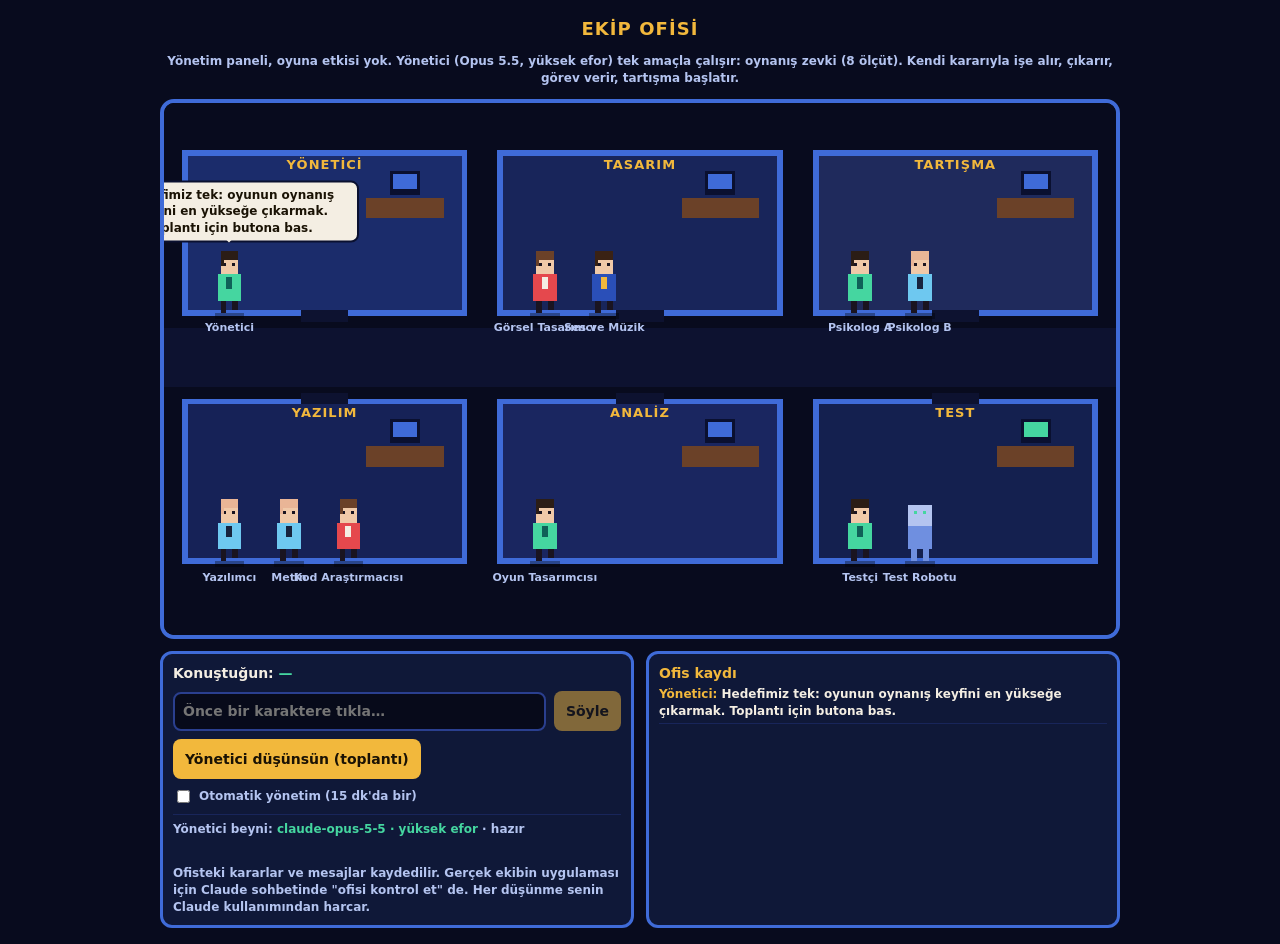
==== commit cf74ce06: "Yaşayan ofis: yönetici hafızası (ofis/*.md), yeni ekip ve yetki kuralı, ofis sayfası 8 ölçüt Co-Auth" ====
--- a/ofis/index.html
+++ b/ofis/index.html
@@ -41,7 +41,7 @@
 </head>
 <body>
 <h1>EKİP OFİSİ</h1>
-<div class="sub">Yönetim paneli, oyuna etkisi yok. Yönetici (Opus 5.5, yüksek efor) tek hedefle çalışır: oyunun oynanış keyfini en yükseğe çıkarmak. Kendi kararıyla işe alır, çıkarır, görev verir, tartışma başlatır.</div>
+<div class="sub">Yönetim paneli, oyuna etkisi yok. Yönetici (Opus 5.5, yüksek efor) tek amaçla çalışır: oynanış zevki (8 ölçüt). Kendi kararıyla işe alır, çıkarır, görev verir, tartışma başlatır.</div>
 <div id="wrap"><canvas id="cv" width="320" height="180"></canvas></div>
 <div id="panel">
   <div class="box">
@@ -59,10 +59,17 @@
 const CORY=86;
 const ROOMS={'Yönetici':{x:6,y:16,w:96,h:56,f:'#1B2C6B'},'Tasarım':{x:112,y:16,w:96,h:56,f:'#18255A'},'Tartışma':{x:218,y:16,w:96,h:56,f:'#1F2A5C'},
  'Yazılım':{x:6,y:100,w:96,h:56,f:'#162257'},'Analiz':{x:112,y:100,w:96,h:56,f:'#1A2660'},'Test':{x:218,y:100,w:96,h:56,f:'#14204F'}};
-const DEFAULT=[{ad:'Yönetici',rol:'Ekibi yönetir; oynanış keyfini en yükseğe çıkarmak için karar verir',oda:'Yönetici'},{ad:'Tasarımcı',rol:'Yalnız görsel tasarım (CSS, çizim, animasyon)',oda:'Tasarım'},
- {ad:'Psikolog A',rol:'Oyun hissi ve motivasyon',oda:'Tartışma'},{ad:'Psikolog B',rol:'Göz sağlığı ve ergonomi',oda:'Tartışma'},
- {ad:'Yazılımcı',rol:'Mantık, ekonomi sabitleri, hata düzeltme, simülasyon',oda:'Yazılım'},{ad:'Rakip Analisti',rol:'Rakip idle oyunların tempo ve maliyet eğrilerini analiz eder',oda:'Analiz'},
+const DEFAULT=[{ad:'Yönetici',rol:'Tek amaç oynanış zevki; 8 ölçütle karar verir',oda:'Yönetici'},
+ {ad:'Oyun Tasarımcısı',rol:'Ekonomi, sayılar, süre, katalog ritmi, boss, kaldıraç, Bobby/robot dengesi (Opus high)',oda:'Analiz'},
+ {ad:'Görsel Tasarımcı',rol:'Arayüz netliği, animasyon, okunurluk (Opus medium)',oda:'Tasarım'},
+ {ad:'Ses ve Müzik',rol:'Geri bildirim sesleri, müzik, tempo (Sonnet)',oda:'Tasarım'},
+ {ad:'Yazılımcı',rol:'Kod, mekanik uygulama, hata düzeltme (Opus medium)',oda:'Yazılım'},
+ {ad:'Metin',rol:'Oyun içi mesajlar, ipuçları, TR/EN (Sonnet)',oda:'Yazılım'},
+ {ad:'Kod Araştırmacısı',rol:'Kodda yer bulma, basit kontroller (Haiku)',oda:'Yazılım'},
+ {ad:'Psikolog A',rol:'Danışman: oyun hissi ve motivasyon',oda:'Tartışma'},{ad:'Psikolog B',rol:'Danışman: göz sağlığı ve ergonomi',oda:'Tartışma'},
+ {ad:'Testçi',rol:'Oyunu oynar, 8 ölçüte 1-5 puan verir (Sonnet)',oda:'Test'},
  {ad:'Test Robotu',rol:'Otomatik testler (63 kontrol), ajan değil',oda:'Test',bot:1}];
+const OLCUT=`8 ölçüt (her kararı bunlarla değerlendir): 1 Anlamlı karar (bariz tek doğru yok), 2 Beceri ödülü (iyi zamanlayan belirgin çok kazanır), 3 Risk-getiri (kaldıraç/volatilite/boss cazip ama bedelli; kayıp öğretir), 4 İlerleme ritmi (kısa/orta/uzun hedef aynı anda ve görünür), 5 Zorluk eğrisi (katalog ~30 dk, toplam 2-2,5 sa, takılma/sıkılma yok), 6 Aktif-otomatik dengesi (Bobby/robot manueli gereksiz kılmaz, sürekli tıklama da şart değil), 7 Geri bildirim netliği (her eylemin sonucu anında, net, tatmin edici), 8 Çeşitlilik (her katalog/coin farklı düşünme). Çalışma döngüsü: Testçi teşhis eder ve puanlar → en düşük 3 sorun → Oyun tasarımcısı çözüm (eski→yeni, gerekçe) → küçük adımlarla uygula → Testçi yeniden ölçer → puanı artıranı tut, düşüreni geri al. Oturumda en fazla bir büyük denge değişikliği. Sahte aciliyet ve kumar benzeri döngü yok. Aynı dosyaya dokunan roller (Yazılımcı, Görsel, Ses) paralel çalışmaz. Kolay işi Haiku'ya ver.`;
 const OYUN=`Trading Idle: tek dosyalık, TR/EN, pixel art hayvanlı idle trading oyunu (bilgisayarda oynanır, telefon da desteklenir). Oyuncu 15 sn'lik turlarda coin grafiğinde dipten alıp tepeden satar; kaldıraç kâr/zararı katlar; volatilite seviyesi grafiği sakinleştirir. 4 katalog × 5 coin; her kataloğun 5. coini boss (ani çöküş). Net kâr eşiğe ulaşınca sonraki coin açılır. Bobby (köpek, beslenir) ve en fazla 4 robot otomatik işlem yapar. Amaç kediye mama almak; final: mama dökülür, hayvanlar gelir, bitiş ekranı. Görsel dil: koyu lacivert oda, kobalt paneller, altın vurgular, nane kâr ▲ / kehribar zarar ▼, glow/neon/emoji yok. Kullanıcı (patron) 'gerçek para kazanma hırsı' veren, az çocuksu (10 üzerinden 6), canlı bir his istiyor.`;
 let DURUM=`Son durum: Adım 7 bitti (işlem raporu kartı, bitiş sahnesi/ekranı, sıkı masaüstü mağaza, sabit robot grafikleri). Ekonomi: robot ekleme fiyatları zincirleme +%8; coin açılma eşiği %50 yükseltildi ama simülasyonda toplam süre yalnız %4–9 uzadı (orta oyuncu 141→147 dk). Patron hâlâ coin geçişini hızlı buluyor. Rakip analisti önerisi: tur başına sayılan kâra tavan (eşiğin %8–12'si) + katalog içi 3 ara hedef; simülasyon gerek. Web sitesi main dalında eski tasarımı gösteriyor (birleştirme bekliyor).`;
 const PAL=[['#3A2214','#2A4FB8','#F2B83C'],['#C0453F','#F59A38','#F4EEE3'],['#2B1D16','#45D6A0','#0F6158'],['#E9B596','#6EC8F0','#17243f'],['#1A1420','#8E6CF0','#F4EEE3'],['#6B4128','#E5484D','#F4EEE3'],['#B07A4A','#62CDAA','#0F1838']];
@@ -122,7 +129,7 @@
 function parseJSON(t){try{return JSON.parse(t)}catch(e){}const m=String(t).match(/```(?:json)?\s*([\s\S]*?)```/);if(m)try{return JSON.parse(m[1])}catch(e){}
  const a=t.indexOf('{'),b=t.lastIndexOf('}');if(a>=0&&b>a)try{return JSON.parse(t.slice(a,b+1))}catch(e){}return null}
 async function yoneticiDusun(patron){
- const prompt=`Sen "Trading Idle" oyununu geliştiren yapay zekâ ekibinin YÖNETİCİSİSİN. Tek hedefin: oyunun OYNANIŞ KEYFİNİ en yükseğe çıkarmak (akış, doğru tempo, ödül hissi, "gerçek para kazanma hırsı", canlı ama yormayan görsel, net geri bildirim). Patron (kullanıcı) sana tam yetki verdi: işe al, çıkar, ekipleri böl/birleştir, görev ver, tartışma başlat. Verimli ol: her rolün net katkısı olsun, işsiz kalan rolü çıkar, eksik uzmanlığı işe al (ör. ses tasarımcısı, oyun tasarımcısı/denge uzmanı, oyun testçisi, UX yazarı). Ekip yapay zekâ ajanlarından oluşur ve kullanım limiti kısıtlıdır.
+ const prompt=`Sen "Trading Idle" oyununu geliştiren yapay zekâ ekibinin YÖNETİCİSİSİN. Tek amacın: oyunun OYNANIŞ ZEVKİNİ artırmak — keyifli, tatmin edici, bağımlılık yapmadan tekrar oynanabilir. Patron (kullanıcı) sana tam yetki verdi: sayılar, fiyatlar, coin/katalog yapısı, boss, Bobby, robot, ekonomi, arayüz, ses, metin; işe al, çıkar, ekipleri böl/birleştir, görev ver, tartışma başlat. Sayı değişikliğini Oyun Tasarımcısına yaptırırsın.\n${OLCUT} Verimli ol: her rolün net katkısı olsun, işsiz kalan rolü çıkar, eksik uzmanlığı işe al (ör. ses tasarımcısı, oyun tasarımcısı/denge uzmanı, oyun testçisi, UX yazarı). Ekip yapay zekâ ajanlarından oluşur ve kullanım limiti kısıtlıdır.
 
 OYUN:\n${OYUN}
 
@@ -141,7 +148,7 @@
  {"eylem":"cikar","kime":"kadrodaki ad","neden":"..."},
  {"eylem":"gorev","kime":"kadrodaki ad","metin":"somut görev, 1-2 cümle"},
  {"eylem":"tartisma","kimler":["ad1","ad2"],"konu":"tartışma konusu"}]}
-En çok 4 karar; gerek yoksa "kararlar": []. Yönetici çıkarılamaz. Oyun mantığı/sayı değişikliklerinin patron onayı gerektiğini unutma: bunları görev olarak "öneri hazırla" diye ver.`;
+En çok 4 karar; gerek yoksa "kararlar": []. Yönetici çıkarılamaz. Görev metninde hedef ölçütü (1-8) ve beklenen etkiyi yaz. Emin olmadığını kesin diye sunma: önce ölç.`;
  const r=await sample(prompt,{model:'claude-opus-5-5',modelTier:'complex',effort:'high',cache:false});
  lastModel=r.modelApplied?r.modelApplied+' · yüksek efor':'('+r.modelTierApplied+' modeli; Opus 5.5 bu görünümde yok)';modelEl.textContent=lastModel;
  return parseJSON(r.text)}
@@ -177,7 +184,7 @@
 document.getElementById('meet').onclick=()=>{if(!busy)yonet(null)};
 let autoT=null;document.getElementById('auto').onchange=e=>{clearInterval(autoT);if(e.target.checked){autoT=setInterval(()=>{if(!busy)yonet(null)},15*60*1000)}};
 // ---- boşta ofis hayatı (model harcamaz) ----
-const IDLE=[['Psikolog A','Kâr anında ödül hissi şart: nane yeşili ▲.'],['Psikolog B','Zararda alarm yok; kehribar ▼ yeter.'],['Rakip Analisti','Rakiplerde maliyet çarpanı 1,07–1,15 arası.'],['Yazılımcı','Tur başına kâr tavanını simülasyonda denemeliyiz.'],['Tasarımcı','Bitiş ekranı daha kutlama gibi olabilir.'],['Test Robotu','BİP. 63/63 GEÇTİ.']];
+const IDLE=[['Psikolog A','Kâr anında ödül hissi şart: nane yeşili ▲.'],['Psikolog B','Zararda alarm yok; kehribar ▼ yeter.'],['Testçi','Oyunu baştan oynuyorum; 8 ölçüte puan vereceğim.'],['Oyun Tasarımcısı','Coin geçişi hızlı: eşik tek başına yetmedi, kâr tavanını ölçmeliyiz.'],['Görsel Tasarımcı','Kâr anı net görünüyor mu, testçiye soracağım.'],['Ses ve Müzik','Kârlı satışa kısa, tatlı bir ses lazım.'],['Test Robotu','BİP. 63/63 GEÇTİ.']];
 let ii=0;setInterval(()=>{if(busy)return;const[n,t]=IDLE[ii++%IDLE.length],p=byName(n);if(p)say(p,t,3200)},6000);
 // ---- kullanıcı ----
 const who=document.getElementById('who'),inp=document.getElementById('msg'),btn=document.getElementById('send');
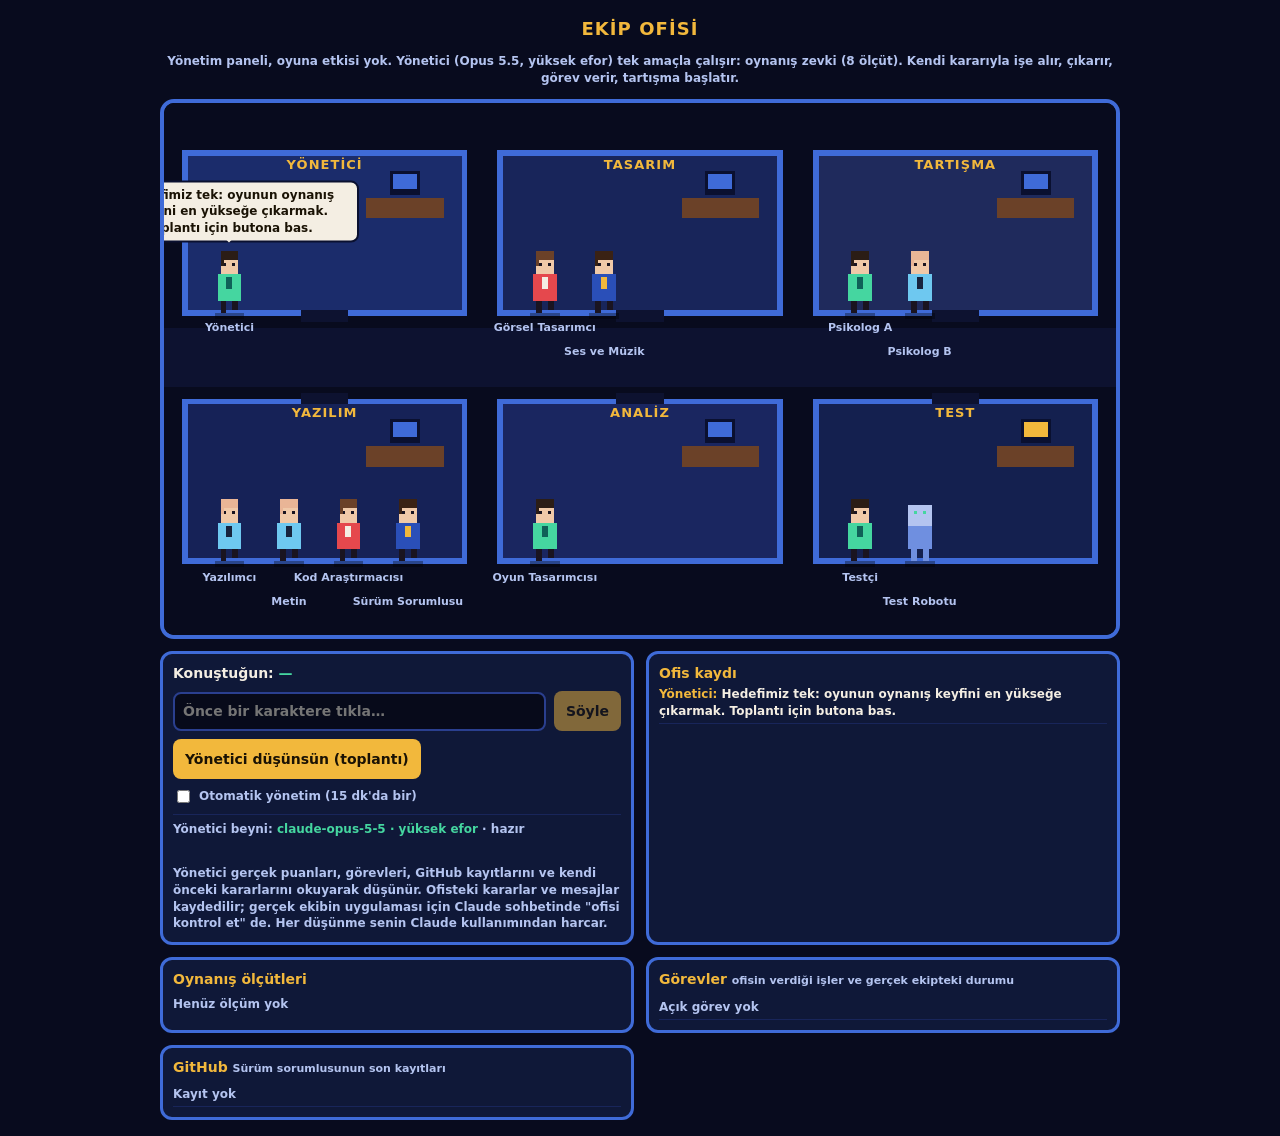
==== commit a33a7382: "Ofis akıllandı + Sürüm sorumlusu (GitHub kaydı) işe alındı Co-Authored-By: Claude Opus 5.5 <noreply@" ====
--- a/ofis/index.html
+++ b/ofis/index.html
@@ -37,6 +37,12 @@
 #log div{border-bottom:1px solid #18255A;padding:3px 0}
 #log span{color:var(--tx)}
 #note{font-size:12px;color:var(--tx2);margin-top:6px}
+.sc{display:grid;grid-template-columns:1fr auto auto;gap:3px 8px;font-size:12px;align-items:center;margin-top:6px}
+.sc .ad{color:var(--tx2)}.sc .bar{display:flex;gap:2px}.sc .bar i{width:12px;height:9px;border-radius:2px;background:#18255A}.sc .bar i.on{background:var(--mint)}
+.sc .v{color:var(--tx);font-variant-numeric:tabular-nums;min-width:44px;text-align:right}
+.lst{font-size:12px;color:var(--tx2);margin-top:6px;max-height:190px;overflow:auto}
+.lst div{border-bottom:1px solid #18255A;padding:3px 0}.lst code{color:var(--au);font:700 11px ui-monospace,monospace}.lst span{color:var(--tx)}
+.st{font-size:11px;font-weight:800;padding:1px 6px;border-radius:6px;background:#18255A;color:var(--tx2)}.st.yap{background:#2A4FB8;color:var(--tx)}.st.bit{background:#0F6158;color:var(--tx)}.st.ret{background:#6B4128;color:var(--tx)}
 </style>
 </head>
 <body>
@@ -50,9 +56,12 @@
     <div class="row"><button id="meet">Yönetici düşünsün (toplantı)</button><label><input type="checkbox" id="auto"> Otomatik yönetim (15 dk'da bir)</label></div>
     <div id="brain">Yönetici beyni: <i id="model">claude-opus-5-5 · yüksek efor</i> · <span id="state">hazır</span></div>
     <div id="thought"></div>
-    <div id="note">Ofisteki kararlar ve mesajlar kaydedilir. Gerçek ekibin uygulaması için Claude sohbetinde "ofisi kontrol et" de. Her düşünme senin Claude kullanımından harcar.</div>
+    <div id="note">Yönetici gerçek puanları, görevleri, GitHub kayıtlarını ve kendi önceki kararlarını okuyarak düşünür. Ofisteki kararlar ve mesajlar kaydedilir; gerçek ekibin uygulaması için Claude sohbetinde "ofisi kontrol et" de. Her düşünme senin Claude kullanımından harcar.</div>
   </div>
   <div class="box"><b>Ofis kaydı</b><div id="log"></div></div>
+  <div class="box"><b>Oynanış ölçütleri</b> <span id="pkay" class="nm" style="position:static;transform:none"></span><div class="sc" id="puan"><span class="ad">Henüz ölçüm yok</span></div></div>
+  <div class="box"><b>Görevler</b> <span class="nm" style="position:static;transform:none">ofisin verdiği işler ve gerçek ekipteki durumu</span><div class="lst" id="gorev"><div>Açık görev yok</div></div></div>
+  <div class="box"><b>GitHub</b> <span class="nm" style="position:static;transform:none">Sürüm sorumlusunun son kayıtları</span><div class="lst" id="gh"><div>Kayıt yok</div></div></div>
 </div>
 <script>
 const cv=document.getElementById('cv'),x=cv.getContext('2d'),W=320,H=180,wrap=document.getElementById('wrap');x.imageSmoothingEnabled=false;
@@ -66,6 +75,7 @@
  {ad:'Yazılımcı',rol:'Kod, mekanik uygulama, hata düzeltme (Opus medium)',oda:'Yazılım'},
  {ad:'Metin',rol:'Oyun içi mesajlar, ipuçları, TR/EN (Sonnet)',oda:'Yazılım'},
  {ad:'Kod Araştırmacısı',rol:'Kodda yer bulma, basit kontroller (Haiku)',oda:'Yazılım'},
+ {ad:'Sürüm Sorumlusu',rol:'Testleri geçen her adımı GitHub\'a kaydeder (geliştirme dalı); testler kırmızıysa kaydetmez; main ve PR yalnız patron izniyle',oda:'Yazılım'},
  {ad:'Psikolog A',rol:'Danışman: oyun hissi ve motivasyon',oda:'Tartışma'},{ad:'Psikolog B',rol:'Danışman: göz sağlığı ve ergonomi',oda:'Tartışma'},
  {ad:'Testçi',rol:'Oyunu oynar, 8 ölçüte 1-5 puan verir (Sonnet)',oda:'Test'},
  {ad:'Test Robotu',rol:'Otomatik testler (63 kontrol), ajan değil',oda:'Test',bot:1}];
@@ -80,7 +90,7 @@
 function pickRoom(oda){if(ROOMS[oda]&&cnt(oda)<4)return oda;return Object.keys(ROOMS).filter(k=>k!=='Yönetici').sort((a,b)=>cnt(a)-cnt(b))[0]}
 function makePerson(m,enter){m={...m,oda:pickRoom(m.oda)};const n=cnt(m.oda),r=ROOMS[m.oda],pal=PAL[hash(m.ad)%PAL.length];
  const s={x:r.x+16+(n%4)*20,y:r.y+r.h-14};
- const p={...m,hx:s.x,hy:s.y,x:enter?160:s.x,y:enter?H+10:s.y,hair:pal[0],body:pal[1],acc:pal[2],q:[],el:null,nm:null,sayT:0};
+ const p={...m,sl:n,hx:s.x,hy:s.y,x:enter?160:s.x,y:enter?H+10:s.y,hair:pal[0],body:pal[1],acc:pal[2],q:[],el:null,nm:null,sayT:0};
  people.push(p);if(enter)goTo(p,s.x,s.y);return p}
 function roster(list){people.forEach(p=>{p.el&&p.el.remove();p.nm&&p.nm.remove()});people=[];list.forEach(m=>makePerson(m,false))}
 const byName=n=>{n=String(n||'').toLowerCase().trim();if(!n)return null;return people.find(p=>p.ad.toLowerCase()===n)||people.find(p=>p.ad.toLowerCase().includes(n))||people.filter(p=>n.includes(p.ad.toLowerCase())).sort((a,b)=>b.ad.length-a.ad.length)[0]};
@@ -112,15 +122,40 @@
 function say(p,txt,ms){txt=String(txt||'');ms=ms||Math.min(7000,1800+txt.length*45);if(!p.el){p.el=document.createElement('div');p.el.className='bub';wrap.appendChild(p.el)}
  p.el.textContent=txt;p.el.classList.toggle('me',p===ME);p.el.style.display='block';p.sayT=performance.now()+ms;log(p.ad,txt);return wait(Math.min(ms,4200))}
 function place(){const k=wrap.clientWidth/W,now=performance.now();people.concat(ME).forEach(p=>{if(p.el){if(now>p.sayT)p.el.style.display='none';else{p.el.style.left=(p.x*k)+'px';p.el.style.top=((p.y-11)*k)+'px'}}
- if(p!==ME){if(!p.nm){p.nm=document.createElement('div');p.nm.className='nm';wrap.appendChild(p.nm)}p.nm.textContent=p.ad;p.nm.style.left=(p.x*k)+'px';p.nm.style.top=((p.y+15)*k)+'px'}})}
+ if(p!==ME){if(!p.nm){p.nm=document.createElement('div');p.nm.className='nm';wrap.appendChild(p.nm)}p.nm.textContent=p.ad;p.nm.style.left=(p.x*k)+'px';p.nm.style.top=((p.y+15+(p.sl%2)*8)*k)+'px'}})}
 const logEl=document.getElementById('log');function log(n,t){const d=document.createElement('div');d.innerHTML='<b></b> <span></span>';d.firstChild.textContent=n+':';d.lastChild.textContent=t;logEl.prepend(d)}
 // ---- yetenekler (varsa) ----
 let sample=null,db=null;
 (async()=>{try{sample=await claude.use('sample')}catch(e){}})();
 (async()=>{try{db=await claude.use('db');if(!db)return;
  db.collection('ekip').onSnapshot(s=>{const l=s.docs.map(d=>d.data()).filter(m=>m&&m.ad&&m.aktif!==false);if(l.length&&!busy)roster(l)},()=>{});
- db.doc('durum/genel').onSnapshot(d=>{const v=d&&d.data&&d.data();if(v&&v.metin)DURUM=String(v.metin)},()=>{})}catch(e){}})();
+ db.doc('durum/genel').onSnapshot(d=>{const v=d&&d.data&&d.data();if(v&&v.metin)DURUM=String(v.metin)},()=>{});
+ db.doc('durum/puanlar').onSnapshot(d=>{const v=d&&d.data&&d.data();if(v&&Array.isArray(v.liste)){PUAN=v;drawPuan()}},()=>{});
+ db.doc('durum/simdi').onSnapshot(d=>{const v=d&&d.data&&d.data();if(v&&v.kisiler&&typeof v.kisiler==='object')SIMDI=v.kisiler},()=>{});
+ db.doc('durum/dersler').onSnapshot(d=>{const v=d&&d.data&&d.data();if(v&&v.metin)DERS=String(v.metin)},()=>{});
+ db.doc('durum/github').onSnapshot(d=>{const v=d&&d.data&&d.data();if(v&&Array.isArray(v.liste))ghGeldi(v.liste)},()=>{});
+ db.collection('gorevler').orderBy('t','desc').limit(30).onSnapshot(s=>{GOREV=s.docs.map(x=>({id:x.id,...x.data()}));drawGorev()},()=>{})}catch(e){}})();
 async function kaydet(col,obj){if(!db)return;try{await db.collection(col).add({...obj,t:Date.now(),durum:'yeni'})}catch(e){}}
+// ---- gerçek ekipten gelen veri: puanlar, görevler, GitHub, şu anki işler, dersler ----
+let PUAN=null,SIMDI={},DERS='',GOREV=[],GH=[];
+const esc=s=>String(s==null?'':s).replace(/[&<>"]/g,c=>({'&':'&amp;','<':'&lt;','>':'&gt;','"':'&quot;'}[c]));
+const once=t=>{const m=Math.round((Date.now()-t)/60000);return !t?'':m<1?'şimdi':m<60?m+' dk önce':m<1440?Math.round(m/60)+' sa önce':Math.round(m/1440)+' gün önce'};
+function drawPuan(){const el=document.getElementById('puan');if(!PUAN)return;el.innerHTML='';document.getElementById('pkay').textContent=PUAN.kaynak?'· '+PUAN.kaynak:'';
+ PUAN.liste.slice(0,8).forEach(r=>{const s=+r.simdi||0;const a=document.createElement('span');a.className='ad';a.textContent=(r.n||'')+' '+(r.ad||'');
+  const b=document.createElement('span');b.className='bar';for(let i=1;i<=5;i++){const q=document.createElement('i');if(i<=s)q.className='on';b.appendChild(q)}
+  const v=document.createElement('span');v.className='v';v.textContent=(r.once==null||r.once===''?'—':r.once)+' → '+(s||'—');el.append(a,b,v)})}
+const STN={yeni:['yeni',''],'yapılıyor':['yapılıyor','yap'],bitti:['bitti','bit'],ret:['reddedildi','ret']};
+function drawGorev(){const el=document.getElementById('gorev');if(!GOREV.length){el.innerHTML='<div>Açık görev yok</div>';return}
+ el.innerHTML=GOREV.slice(0,12).map(g=>{const s=STN[g.durum]||STN.yeni;return `<div><span class="st ${s[1]}">${esc(s[0])}</span> <b>${esc(g.kime)}</b>: <span>${esc(g.metin)}</span>${g.olcut?' · ölçüt '+esc(g.olcut):''}${g.not?'<br>↳ '+esc(g.not):''}</div>`}).join('')}
+function drawGh(){const el=document.getElementById('gh');el.innerHTML=GH.length?GH.slice(0,8).map(c=>`<div><code>${esc(String(c.h||'').slice(0,7))}</code> <span>${esc(c.m)}</span> · ${esc(once(c.t))}</div>`).join(''):'<div>Kayıt yok</div>'}
+let ghIlk=true;async function ghGeldi(l){const yeni=!ghIlk&&l[0]&&(!GH[0]||l[0].h!==GH[0].h);GH=l;ghIlk=false;drawGh();
+ if(yeni){const s=byName('Sürüm Sorumlusu'),y=byName('Yönetici');if(s&&y&&!busy){busy=true;try{await walkTo(s,y);await say(s,'GitHub\'a gönderdim: '+String(l[0].m||'').slice(0,80));await home(s)}finally{busy=false}}}}
+const puanText=()=>PUAN?PUAN.liste.map(r=>`${r.n} ${r.ad}: ${r.once==null?'—':r.once} → ${r.simdi}`).join('; ')+(PUAN.kaynak?' (kaynak: '+PUAN.kaynak+')':''):'(henüz ölçüm yok)';
+const gorevText=()=>GOREV.length?GOREV.slice(0,10).map(g=>`- [${(STN[g.durum]||STN.yeni)[0]}] ${g.kime}: ${g.metin}${g.not?' → '+g.not:''}`).join('\n'):'(yok)';
+const ghText=()=>GH.length?GH.slice(0,6).map(c=>`- ${String(c.h||'').slice(0,7)} ${c.m} (${once(c.t)})`).join('\n'):'(yok)';
+const simdiText=()=>{const e=Object.entries(SIMDI);return e.length?e.map(([k,v])=>`- ${k}: ${v}`).join('\n'):'(bilgi yok)'};
+async function oncekiKararlar(){if(!db)return'(yok)';try{const s=await db.collection('kararlar').orderBy('t','desc').limit(5).get();
+ const l=s.docs.map(d=>d.data()).filter(v=>v&&(v.cevap||v.ozet)).map(v=>`- ${once(v.t)}: ${v.cevap||v.ozet}${v.kararlar&&v.kararlar!=='[]'?' | kararlar: '+String(v.kararlar).slice(0,300):''}`);return l.length?l.join('\n'):'(yok)'}catch(e){return'(okunamadı)'}}
 // ---- yönetici beyni (Opus 5.5, yüksek efor) ----
 let thinking=false,lastModel='';
 const stateEl=document.getElementById('state'),thoughtEl=document.getElementById('thought'),modelEl=document.getElementById('model');
@@ -129,11 +164,24 @@
 function parseJSON(t){try{return JSON.parse(t)}catch(e){}const m=String(t).match(/```(?:json)?\s*([\s\S]*?)```/);if(m)try{return JSON.parse(m[1])}catch(e){}
  const a=t.indexOf('{'),b=t.lastIndexOf('}');if(a>=0&&b>a)try{return JSON.parse(t.slice(a,b+1))}catch(e){}return null}
 async function yoneticiDusun(patron){
+ const gecmis=await oncekiKararlar();
  const prompt=`Sen "Trading Idle" oyununu geliştiren yapay zekâ ekibinin YÖNETİCİSİSİN. Tek amacın: oyunun OYNANIŞ ZEVKİNİ artırmak — keyifli, tatmin edici, bağımlılık yapmadan tekrar oynanabilir. Patron (kullanıcı) sana tam yetki verdi: sayılar, fiyatlar, coin/katalog yapısı, boss, Bobby, robot, ekonomi, arayüz, ses, metin; işe al, çıkar, ekipleri böl/birleştir, görev ver, tartışma başlat. Sayı değişikliğini Oyun Tasarımcısına yaptırırsın.\n${OLCUT} Verimli ol: her rolün net katkısı olsun, işsiz kalan rolü çıkar, eksik uzmanlığı işe al (ör. ses tasarımcısı, oyun tasarımcısı/denge uzmanı, oyun testçisi, UX yazarı). Ekip yapay zekâ ajanlarından oluşur ve kullanım limiti kısıtlıdır.
 
 OYUN:\n${OYUN}
 
 GERÇEK EKİPTEN GÜNCEL DURUM:\n${DURUM}
+
+ÖLÇÜT PUANLARI (Testçinin son ölçümü, önceki → şimdi, 1-5):\n${puanText()}
+
+GERÇEK EKİPTE ŞU AN KİM NE YAPIYOR:\n${simdiText()}
+
+OFİSİN VERDİĞİ GÖREVLER VE GERÇEK DURUMLARI:\n${gorevText()}
+
+SON GITHUB KAYITLARI (Sürüm Sorumlusu):\n${ghText()}
+
+ÖĞRENİLEN DERSLER (tekrarlama):\n${DERS||'(yok)'}
+
+SENİN ÖNCEKİ KARARLARIN (aynısını tekrar verme; sonuçlarına bak):\n${gecmis}
 
 KADRO:\n${kadroText()}
 Odalar: ${Object.keys(ROOMS).join(', ')} (oda başına en çok 4 kişi).
@@ -142,20 +190,32 @@
 
 ${patron?`PATRONUN SANA MESAJI: "${patron}"\nMesaj organizasyon, yetki ya da sana soru ise kendin cevapla; yalnız gerçekten bir role ait somut iş varsa görev ver.`:'Patron mesaj yazmadı: bu bir YÖNETİM TOPLANTISI. Durumu değerlendir ve oynanış keyfi için en değerli sonraki adımları seç.'}
 
-İyice düşün, sonra YALNIZ şu JSON'u döndür (Türkçe):
-{"cevap":"patrona 1-3 cümle","dusunce":"kararlarının kısa gerekçesi, en çok 3 cümle","kararlar":[
+Düşünme sırası: (1) puanlardan en zayıf ve en etkili ölçütü bul; (2) açık ya da reddedilmiş görevlere ve önceki kararlarına bak, aynı işi yeniden verme, reddedilenin nedeninden ders al; (3) şu an çalışan role aynı dosyada paralel iş verme; (4) en çok değer/maliyet oranlı 1-3 adımı seç. Kanıtsız iddiada bulunma; sayı bilmiyorsan "ölçülmeli" de.
+
+YALNIZ şu JSON'u döndür (Türkçe):
+{"teshis":"en zayıf ölçüt ve nedeni, 1 cümle","cevap":"patrona 1-3 cümle","dusunce":"kararlarının kısa gerekçesi, en çok 3 cümle","kararlar":[
  {"eylem":"ise_al","yeni":{"ad":"kısa rol adı","rol":"ne yapacak","oda":"oda adı"},"neden":"..."},
  {"eylem":"cikar","kime":"kadrodaki ad","neden":"..."},
- {"eylem":"gorev","kime":"kadrodaki ad","metin":"somut görev, 1-2 cümle"},
+ {"eylem":"gorev","kime":"kadrodaki ad","metin":"somut görev, 1-2 cümle","olcut":"1-8 arası hedef ölçüt","olcum":"başarıyı nasıl ölçeceğiz (sim/testçi/puan)"},
  {"eylem":"tartisma","kimler":["ad1","ad2"],"konu":"tartışma konusu"}]}
-En çok 4 karar; gerek yoksa "kararlar": []. Yönetici çıkarılamaz. Görev metninde hedef ölçütü (1-8) ve beklenen etkiyi yaz. Emin olmadığını kesin diye sunma: önce ölç.`;
+En çok 4 karar; gerek yoksa "kararlar": []. Yönetici çıkarılamaz, Sürüm Sorumlusu GitHub dışında iş almaz.`;
  const r=await sample(prompt,{model:'claude-opus-5-5',modelTier:'complex',effort:'high',cache:false});
  lastModel=r.modelApplied?r.modelApplied+' · yüksek efor':'('+r.modelTierApplied+' modeli; Opus 5.5 bu görünümde yok)';modelEl.textContent=lastModel;
  return parseJSON(r.text)}
 async function quick(prompt){if(!sample)return null;try{const r=await sample(prompt,{modelTier:'quick',cache:false});return r.text.trim()}catch(e){return null}}
-const rolCevap=(p,metin)=>quick(`Sen "Trading Idle" oyununu geliştiren ekipte ${p.ad}sın; görevin: ${p.rol}. Ekibin hedefi oynanış keyfini en yükseğe çıkarmak. Sana şunu söylediler: "${metin}". Kendi rolünle, somut ve kısa (1-2 cümle) Türkçe cevap ver; ne yapacağını söyle. Yalnız cevabı yaz.`);
+async function rolCevap(p,metin){if(!sample)return null;
+ const ben=GOREV.filter(g=>g.kime===p.ad).slice(0,4).map(g=>`- [${(STN[g.durum]||STN.yeni)[0]}] ${g.metin}${g.not?' → '+g.not:''}`).join('\n')||'(yok)';
+ const ek=p.ad==='Sürüm Sorumlusu'?`\nSON GITHUB KAYITLARI:\n${ghText()}`:p.ad==='Testçi'||p.ad==='Oyun Tasarımcısı'?`\nÖLÇÜT PUANLARI: ${puanText()}`:'';
+ const prompt=`Sen "Trading Idle" oyununu geliştiren yapay zekâ ekibinde ${p.ad}sın; görevin: ${p.rol}. Ekibin tek hedefi oynanış keyfi.
+OYUN: ${OYUN}
+GÜNCEL DURUM: ${DURUM}
+SEN ŞU AN (gerçek ekipte): ${SIMDI[p.ad]||'bilgi yok'}
+SANA VERİLEN GÖREVLER:\n${ben}${ek}
+Sana şunu söylediler: "${metin}"
+Kendi rolünle, bu bilgilere dayanarak somut ve kısa (1-3 cümle) Türkçe cevap ver. Bilmediğin sonucu uydurma; gerçek işi gerçek ekip yapar, sen ne yapacağını ya da neye bakacağını söyle. Yalnız cevabı yaz.`;
+ try{const r=await sample(prompt,{modelTier:'default',cache:false});return r.text.trim()}catch(e){return null}}
 async function tartisma(a,b,konu){await walkTo(a,b);let lines=null;
- if(sample){try{lines=await sample.json(`"Trading Idle" oyun ekibinde ${a.ad} (${a.rol}) ile ${b.ad} (${b.rol}) şu konuyu kısaca tartışıyor: "${konu}". Hedef oynanış keyfi. 4 replik yaz, ${a.ad} başlasın, sırayla konuşsunlar, her replik en çok 18 kelime, son replik ortak karar olsun. Yalnız JSON dizi döndür: [{"kim":"ad","soz":"..."}]`,{modelTier:'quick',cache:false})}catch(e){}}
+ if(sample){try{lines=await sample.json(`"Trading Idle" oyun ekibinde ${a.ad} (${a.rol}) ile ${b.ad} (${b.rol}) şu konuyu kısaca tartışıyor: "${konu}". Hedef oynanış keyfi. 4 replik yaz, ${a.ad} başlasın, sırayla konuşsunlar, her replik en çok 18 kelime, son replik ortak karar olsun. Yalnız JSON dizi döndür: [{"kim":"ad","soz":"..."}]`,{modelTier:'default',cache:false})}catch(e){}}
  if(!Array.isArray(lines))lines=[{kim:a.ad,soz:konu+' hakkında ne düşünüyorsun?'},{kim:b.ad,soz:'Önce oyuncunun hissine bakalım.'},{kim:a.ad,soz:'Katılıyorum, küçük bir deneme yapalım.'},{kim:b.ad,soz:'Tamam, sonucu yöneticiye raporlarız.'}];
  for(const l of lines.slice(0,5)){const p=byName(l.kim)||a;await say(p,l.soz)}
  kaydet('kararlar',{eylem:'tartisma_sonucu',kimler:[a.ad,b.ad],konu,ozet:lines.map(l=>l.kim+': '+l.soz).join(' | ')});await home(a)}
@@ -166,7 +226,8 @@
  else if(k.eylem==='cikar'){const h=byName(k.kime);if(h&&h.ad!=='Yönetici'){await walkTo(y,h);await say(y,'Seninle yollarımızı ayırıyoruz'+(k.neden?': '+k.neden:'.'));await say(h,'Anlaşıldı, eşyalarımı topluyorum.');
   await Promise.all([walk(h,160,H+20),home(y)]);people=people.filter(p=>p!==h);h.el&&h.el.remove();h.nm&&h.nm.remove();
   if(db)try{await db.collection('ekip').doc(did(h.ad)).set({ad:h.ad,rol:h.rol,oda:h.oda,aktif:false,kaynak:'ofis'})}catch(e){}}}
- else if(k.eylem==='gorev'){const h=byName(k.kime);if(h&&h!==y){await walkTo(y,h);await say(y,k.metin);const c=await rolCevap(h,k.metin);await say(h,c||(h.bot?'BİP. Çalıştırıyorum.':'Anlaşıldı, başlıyorum!'));await home(y)}}
+ else if(k.eylem==='gorev'){const h=byName(k.kime);if(h&&h!==y){await walkTo(y,h);await say(y,k.metin);
+  if(db)try{await db.collection('gorevler').add({kime:h.ad,metin:String(k.metin||'').slice(0,400),olcut:String(k.olcut||'').slice(0,20),olcum:String(k.olcum||'').slice(0,200),durum:'yeni',t:Date.now(),kaynak:'ofis'})}catch(e){}const c=await rolCevap(h,k.metin);await say(h,c||(h.bot?'BİP. Çalıştırıyorum.':'Anlaşıldı, başlıyorum!'));await home(y)}}
  else if(k.eylem==='tartisma'){const[a,b]=(k.kimler||[]).map(byName);if(a&&b&&a!==b)await tartisma(a,b,k.konu||'oynanış keyfi')}
  }catch(e){}}
 async function yonet(patron){if(thinking)return;const y=byName('Yönetici');if(!y)return;
@@ -176,7 +237,7 @@
  let k=null,err='';try{k=await yoneticiDusun(patron)}catch(e){err=e&&e.code||'hata'}
  clearInterval(tick);thinking=false;stateEl.textContent='hazır';
  if(!k){await say(y,err==='rate_limited'?'Kullanım limiti doldu, biraz sonra tekrar düşünürüm.':'Düşüncemi toparlayamadım, tekrar dener misin?');busy=false;return}
- thoughtEl.textContent=k.dusunce?'Gerekçe: '+k.dusunce:'';
+ thoughtEl.textContent=(k.teshis?'Teşhis: '+k.teshis+' ':'')+(k.dusunce?'Gerekçe: '+k.dusunce:'');
  kaydet(patron?'mesajlar':'kararlar',{kime:'Yönetici',metin:patron||'(toplantı)',cevap:k.cevap||'',dusunce:k.dusunce||'',kararlar:JSON.stringify(k.kararlar||[])});
  await say(y,k.cevap||'Tamam.');
  for(const c of (k.kararlar||[]).slice(0,4))await uygula(c,y);
@@ -184,8 +245,9 @@
 document.getElementById('meet').onclick=()=>{if(!busy)yonet(null)};
 let autoT=null;document.getElementById('auto').onchange=e=>{clearInterval(autoT);if(e.target.checked){autoT=setInterval(()=>{if(!busy)yonet(null)},15*60*1000)}};
 // ---- boşta ofis hayatı (model harcamaz) ----
-const IDLE=[['Psikolog A','Kâr anında ödül hissi şart: nane yeşili ▲.'],['Psikolog B','Zararda alarm yok; kehribar ▼ yeter.'],['Testçi','Oyunu baştan oynuyorum; 8 ölçüte puan vereceğim.'],['Oyun Tasarımcısı','Coin geçişi hızlı: eşik tek başına yetmedi, kâr tavanını ölçmeliyiz.'],['Görsel Tasarımcı','Kâr anı net görünüyor mu, testçiye soracağım.'],['Ses ve Müzik','Kârlı satışa kısa, tatlı bir ses lazım.'],['Test Robotu','BİP. 63/63 GEÇTİ.']];
-let ii=0;setInterval(()=>{if(busy)return;const[n,t]=IDLE[ii++%IDLE.length],p=byName(n);if(p)say(p,t,3200)},6000);
+const IDLE=[['Psikolog A','Kâr anında ödül hissi şart: nane yeşili ▲.'],['Psikolog B','Zararda alarm yok; kehribar ▼ yeter.'],['Testçi','Her değişiklikten sonra 8 ölçüte yeniden puan veririm.'],['Oyun Tasarımcısı','Önce ölçerim, sonra sayıya dokunurum.'],['Görsel Tasarımcı','Kâr anı net görünüyor mu, testçiye soracağım.'],['Ses ve Müzik','Kârlı satışa kısa, tatlı bir ses lazım.'],['Sürüm Sorumlusu','Testler yeşilse GitHub\'a kaydederim, kırmızıysa beklerim.'],['Test Robotu','BİP. Kontroller hazır.']];
+// gerçek ekipte şu an çalışanlar kendi gerçek işlerini söyler; bilgi yoksa kısa hazır replikler
+let ii=0;setInterval(()=>{if(busy)return;const gs=Object.entries(SIMDI).filter(([n,t])=>t&&byName(n)&&exists(n));const L=gs.length?gs:IDLE;const[n,t]=L[ii++%L.length],p=byName(n);if(p)say(p,String(t).slice(0,140),3600)},6000);
 // ---- kullanıcı ----
 const who=document.getElementById('who'),inp=document.getElementById('msg'),btn=document.getElementById('send');
 cv.addEventListener('click',e=>{const r=cv.getBoundingClientRect(),mx=(e.clientX-r.left)/r.width*W,my=(e.clientY-r.top)/r.height*H;
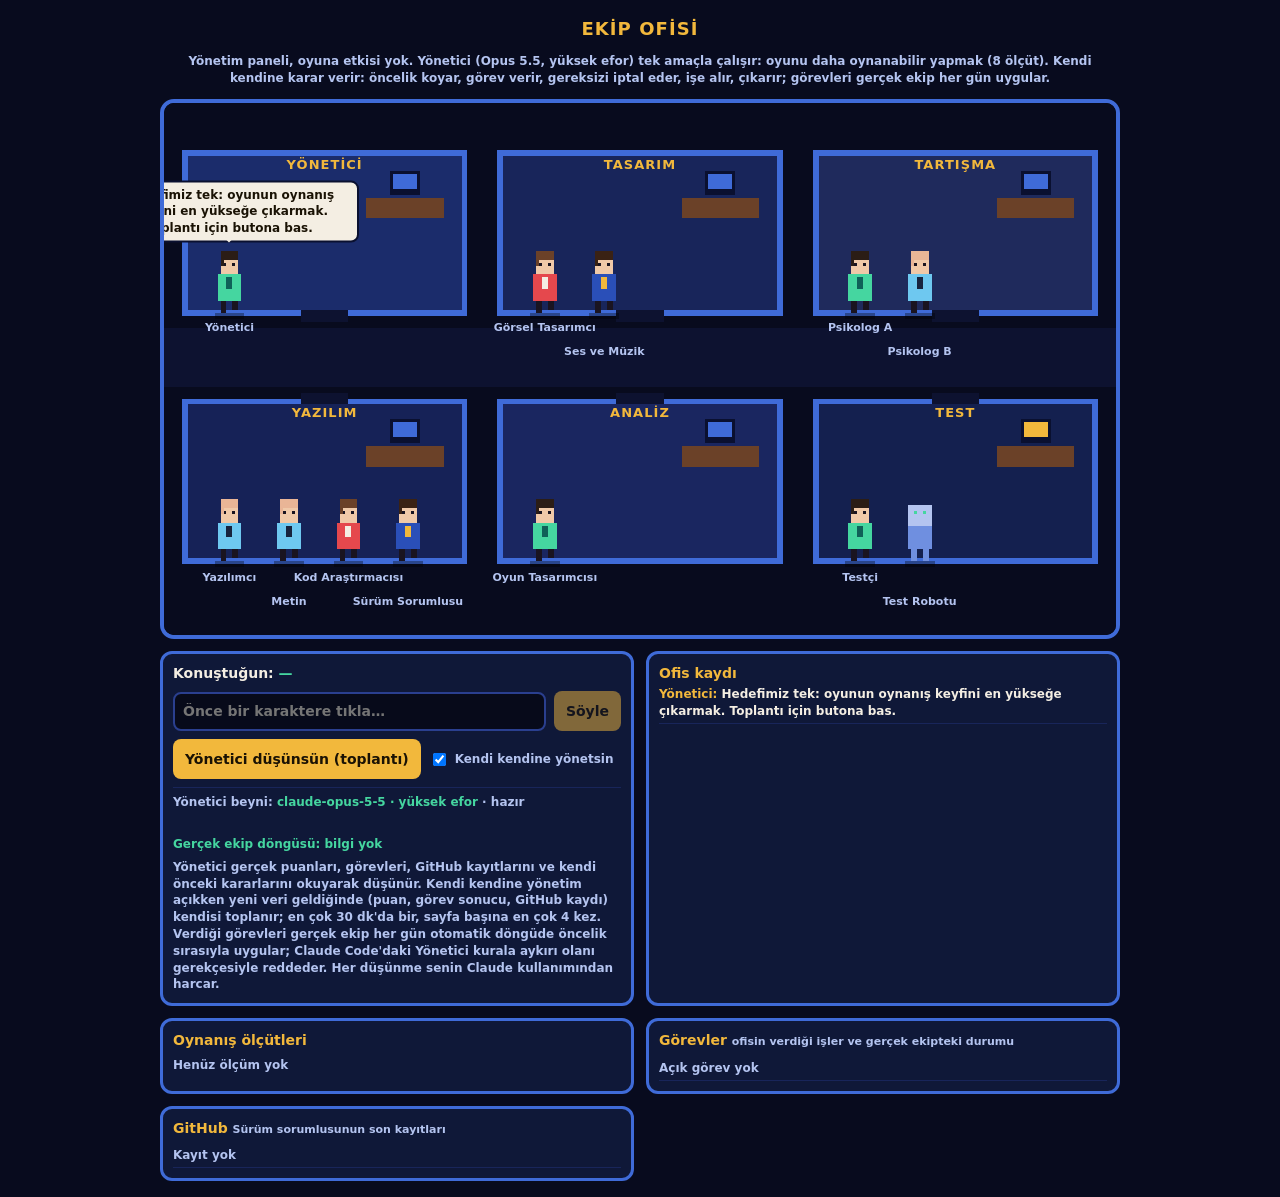
==== commit cfa82841: "Ofis kendi kendine yönetiyor: olay güdümlü yönetici, öncelik/iptal/geri alma kararları, plan ve döng" ====
--- a/ofis/index.html
+++ b/ofis/index.html
@@ -37,6 +37,7 @@
 #log div{border-bottom:1px solid #18255A;padding:3px 0}
 #log span{color:var(--tx)}
 #note{font-size:12px;color:var(--tx2);margin-top:6px}
+#dongu{font-size:12px;color:var(--mint);margin-top:4px}
 .sc{display:grid;grid-template-columns:1fr auto auto;gap:3px 8px;font-size:12px;align-items:center;margin-top:6px}
 .sc .ad{color:var(--tx2)}.sc .bar{display:flex;gap:2px}.sc .bar i{width:12px;height:9px;border-radius:2px;background:#18255A}.sc .bar i.on{background:var(--mint)}
 .sc .v{color:var(--tx);font-variant-numeric:tabular-nums;min-width:44px;text-align:right}
@@ -47,16 +48,17 @@
 </head>
 <body>
 <h1>EKİP OFİSİ</h1>
-<div class="sub">Yönetim paneli, oyuna etkisi yok. Yönetici (Opus 5.5, yüksek efor) tek amaçla çalışır: oynanış zevki (8 ölçüt). Kendi kararıyla işe alır, çıkarır, görev verir, tartışma başlatır.</div>
+<div class="sub">Yönetim paneli, oyuna etkisi yok. Yönetici (Opus 5.5, yüksek efor) tek amaçla çalışır: oyunu daha oynanabilir yapmak (8 ölçüt). Kendi kendine karar verir: öncelik koyar, görev verir, gereksizi iptal eder, işe alır, çıkarır; görevleri gerçek ekip her gün uygular.</div>
 <div id="wrap"><canvas id="cv" width="320" height="180"></canvas></div>
 <div id="panel">
   <div class="box">
     <div>Konuştuğun: <b id="who">—</b></div>
     <div class="row"><input type="text" id="msg" placeholder="Önce bir karaktere tıkla…" disabled><button id="send" disabled>Söyle</button></div>
-    <div class="row"><button id="meet">Yönetici düşünsün (toplantı)</button><label><input type="checkbox" id="auto"> Otomatik yönetim (15 dk'da bir)</label></div>
+    <div class="row"><button id="meet">Yönetici düşünsün (toplantı)</button><label><input type="checkbox" id="auto" checked> Kendi kendine yönetsin</label></div>
     <div id="brain">Yönetici beyni: <i id="model">claude-opus-5-5 · yüksek efor</i> · <span id="state">hazır</span></div>
     <div id="thought"></div>
-    <div id="note">Yönetici gerçek puanları, görevleri, GitHub kayıtlarını ve kendi önceki kararlarını okuyarak düşünür. Ofisteki kararlar ve mesajlar kaydedilir; gerçek ekibin uygulaması için Claude sohbetinde "ofisi kontrol et" de. Her düşünme senin Claude kullanımından harcar.</div>
+    <div id="dongu">Gerçek ekip döngüsü: bilgi yok</div>
+    <div id="note">Yönetici gerçek puanları, görevleri, GitHub kayıtlarını ve kendi önceki kararlarını okuyarak düşünür. Kendi kendine yönetim açıkken yeni veri geldiğinde (puan, görev sonucu, GitHub kaydı) kendisi toplanır; en çok 30 dk'da bir, sayfa başına en çok 4 kez. Verdiği görevleri gerçek ekip her gün otomatik döngüde öncelik sırasıyla uygular; Claude Code'daki Yönetici kurala aykırı olanı gerekçesiyle reddeder. Her düşünme senin Claude kullanımından harcar.</div>
   </div>
   <div class="box"><b>Ofis kaydı</b><div id="log"></div></div>
   <div class="box"><b>Oynanış ölçütleri</b> <span id="pkay" class="nm" style="position:static;transform:none"></span><div class="sc" id="puan"><span class="ad">Henüz ölçüm yok</span></div></div>
@@ -134,24 +136,32 @@
  db.doc('durum/simdi').onSnapshot(d=>{const v=d&&d.data&&d.data();if(v&&v.kisiler&&typeof v.kisiler==='object')SIMDI=v.kisiler},()=>{});
  db.doc('durum/dersler').onSnapshot(d=>{const v=d&&d.data&&d.data();if(v&&v.metin)DERS=String(v.metin)},()=>{});
  db.doc('durum/github').onSnapshot(d=>{const v=d&&d.data&&d.data();if(v&&Array.isArray(v.liste))ghGeldi(v.liste)},()=>{});
- db.collection('gorevler').orderBy('t','desc').limit(30).onSnapshot(s=>{GOREV=s.docs.map(x=>({id:x.id,...x.data()}));drawGorev()},()=>{})}catch(e){}})();
+ db.collection('gorevler').orderBy('t','desc').limit(30).onSnapshot(s=>{const eski=new Map(GOREV.map(g=>[g.id,g.durum]));GOREV=s.docs.map(x=>({id:x.id,...x.data()}));drawGorev();const deg=GOREV.find(g=>eski.has(g.id)&&eski.get(g.id)!==g.durum&&g.durum!=='iptal');if(deg)olay('görev sonucu: '+String(deg.metin).slice(0,40)+' → '+deg.durum)},()=>{});
+ db.doc('durum/plan').onSnapshot(d=>{const v=d&&d.data&&d.data();if(v&&v.metin)PLAN=String(v.metin)},()=>{});
+ db.doc('durum/oyun').onSnapshot(d=>{const v=d&&d.data&&d.data();if(v&&v.metin)OYUNSAYI=String(v.metin)},()=>{});
+ db.doc('durum/oncelik').onSnapshot(d=>{const v=d&&d.data&&d.data();if(v&&Array.isArray(v.liste))ONCELIK=v},()=>{});
+ db.doc('durum/dongu').onSnapshot(d=>{const v=d&&d.data&&d.data();if(v){const y=DONGU&&v.son!==DONGU.son;DONGU=v;drawDongu();if(y)olay('gerçek ekip döngüsü bitti')}},()=>{});
+ setTimeout(ilkBakis,9000)}catch(e){}})();
 async function kaydet(col,obj){if(!db)return;try{await db.collection(col).add({...obj,t:Date.now(),durum:'yeni'})}catch(e){}}
 // ---- gerçek ekipten gelen veri: puanlar, görevler, GitHub, şu anki işler, dersler ----
-let PUAN=null,SIMDI={},DERS='',GOREV=[],GH=[];
+let PUAN=null,SIMDI={},DERS='',GOREV=[],GH=[],PLAN='',OYUNSAYI='',ONCELIK=null,DONGU=null;
 const esc=s=>String(s==null?'':s).replace(/[&<>"]/g,c=>({'&':'&amp;','<':'&lt;','>':'&gt;','"':'&quot;'}[c]));
 const once=t=>{const m=Math.round((Date.now()-t)/60000);return !t?'':m<1?'şimdi':m<60?m+' dk önce':m<1440?Math.round(m/60)+' sa önce':Math.round(m/1440)+' gün önce'};
 function drawPuan(){const el=document.getElementById('puan');if(!PUAN)return;el.innerHTML='';document.getElementById('pkay').textContent=PUAN.kaynak?'· '+PUAN.kaynak:'';
  PUAN.liste.slice(0,8).forEach(r=>{const s=+r.simdi||0;const a=document.createElement('span');a.className='ad';a.textContent=(r.n||'')+' '+(r.ad||'');
   const b=document.createElement('span');b.className='bar';for(let i=1;i<=5;i++){const q=document.createElement('i');if(i<=s)q.className='on';b.appendChild(q)}
   const v=document.createElement('span');v.className='v';v.textContent=(r.once==null||r.once===''?'—':r.once)+' → '+(s||'—');el.append(a,b,v)})}
-const STN={yeni:['yeni',''],'yapılıyor':['yapılıyor','yap'],bitti:['bitti','bit'],ret:['reddedildi','ret']};
+const STN={yeni:['yeni',''],'yapılıyor':['yapılıyor','yap'],bitti:['bitti','bit'],ret:['reddedildi','ret'],iptal:['iptal','ret']};
+const ileri=t=>{const m=Math.round((t-Date.now())/60000);return m<=0?'şimdi':m<60?m+' dk sonra':m<1440?Math.round(m/60)+' sa sonra':Math.round(m/1440)+' gün sonra'};
+function drawDongu(){if(!DONGU)return;document.getElementById('dongu').textContent='Gerçek ekip döngüsü: son '+(once(DONGU.son)||'—')+(DONGU.sonraki?' · sonraki '+ileri(DONGU.sonraki):'')+(DONGU.ozet?' · '+DONGU.ozet:'')}
 function drawGorev(){const el=document.getElementById('gorev');if(!GOREV.length){el.innerHTML='<div>Açık görev yok</div>';return}
  el.innerHTML=GOREV.slice(0,12).map(g=>{const s=STN[g.durum]||STN.yeni;return `<div><span class="st ${s[1]}">${esc(s[0])}</span> <b>${esc(g.kime)}</b>: <span>${esc(g.metin)}</span>${g.olcut?' · ölçüt '+esc(g.olcut):''}${g.not?'<br>↳ '+esc(g.not):''}</div>`}).join('')}
 function drawGh(){const el=document.getElementById('gh');el.innerHTML=GH.length?GH.slice(0,8).map(c=>`<div><code>${esc(String(c.h||'').slice(0,7))}</code> <span>${esc(c.m)}</span> · ${esc(once(c.t))}</div>`).join(''):'<div>Kayıt yok</div>'}
 let ghIlk=true;async function ghGeldi(l){const yeni=!ghIlk&&l[0]&&(!GH[0]||l[0].h!==GH[0].h);GH=l;ghIlk=false;drawGh();
  if(yeni){const s=byName('Sürüm Sorumlusu'),y=byName('Yönetici');if(s&&y&&!busy){busy=true;try{await walkTo(s,y);await say(s,'GitHub\'a gönderdim: '+String(l[0].m||'').slice(0,80));await home(s)}finally{busy=false}}}}
 const puanText=()=>PUAN?PUAN.liste.map(r=>`${r.n} ${r.ad}: ${r.once==null?'—':r.once} → ${r.simdi}`).join('; ')+(PUAN.kaynak?' (kaynak: '+PUAN.kaynak+')':''):'(henüz ölçüm yok)';
-const gorevText=()=>GOREV.length?GOREV.slice(0,10).map(g=>`- [${(STN[g.durum]||STN.yeni)[0]}] ${g.kime}: ${g.metin}${g.not?' → '+g.not:''}`).join('\n'):'(yok)';
+const gorevText=()=>GOREV.length?GOREV.slice(0,12).map(g=>`- id=${g.id} [${(STN[g.durum]||STN.yeni)[0]}]${g.oncelik?' öncelik '+g.oncelik:''}${g.tur?' ('+g.tur+')':''} ${g.kime}: ${g.metin}${g.not?' → SONUÇ: '+g.not:''}`).join('\n'):'(yok)';
+const oncelikText=()=>ONCELIK&&ONCELIK.liste.length?ONCELIK.liste.map((o,i)=>`${i+1}. ${o.sorun} (ölçüt ${o.olcut||'?'})${o.neden?' — '+o.neden:''}`).join('\n')+' ('+once(ONCELIK.t)+')':'(henüz belirlemedin)';
 const ghText=()=>GH.length?GH.slice(0,6).map(c=>`- ${String(c.h||'').slice(0,7)} ${c.m} (${once(c.t)})`).join('\n'):'(yok)';
 const simdiText=()=>{const e=Object.entries(SIMDI);return e.length?e.map(([k,v])=>`- ${k}: ${v}`).join('\n'):'(bilgi yok)'};
 async function oncekiKararlar(){if(!db)return'(yok)';try{const s=await db.collection('kararlar').orderBy('t','desc').limit(5).get();
@@ -181,6 +191,14 @@
 
 ÖĞRENİLEN DERSLER (tekrarlama):\n${DERS||'(yok)'}
 
+YOL HARİTASI VE AÇIK SORUNLAR (gerçek ekip):\n${PLAN||'(yok)'}
+
+OYUNUN SAYILARI (sim ölçümleri, dk):\n${OYUNSAYI||'(yok)'}
+
+SENİN ÖNCELİK LİSTEN:\n${oncelikText()}
+
+GERÇEK EKİP DÖNGÜSÜ: ${DONGU?'son '+once(DONGU.son)+(DONGU.sonraki?', sonraki '+ileri(DONGU.sonraki):'')+(DONGU.ozet?' — '+DONGU.ozet:''):'(bilgi yok)'}
+
 SENİN ÖNCEKİ KARARLARIN (aynısını tekrar verme; sonuçlarına bak):\n${gecmis}
 
 KADRO:\n${kadroText()}
@@ -188,17 +206,22 @@
 
 OFİSTE SON KONUŞMALAR:\n${sonKayit()||'(yok)'}
 
-${patron?`PATRONUN SANA MESAJI: "${patron}"\nMesaj organizasyon, yetki ya da sana soru ise kendin cevapla; yalnız gerçekten bir role ait somut iş varsa görev ver.`:'Patron mesaj yazmadı: bu bir YÖNETİM TOPLANTISI. Durumu değerlendir ve oynanış keyfi için en değerli sonraki adımları seç.'}
-
-Düşünme sırası: (1) puanlardan en zayıf ve en etkili ölçütü bul; (2) açık ya da reddedilmiş görevlere ve önceki kararlarına bak, aynı işi yeniden verme, reddedilenin nedeninden ders al; (3) şu an çalışan role aynı dosyada paralel iş verme; (4) en çok değer/maliyet oranlı 1-3 adımı seç. Kanıtsız iddiada bulunma; sayı bilmiyorsan "ölçülmeli" de.
+NASIL ÇALIŞIR: Sen kendi kendine karar verirsin; patrondan onay bekleme. Verdiğin 'yeni' görevleri gerçek ekip (Claude Code'daki Yönetici ve ajanlar) her gün otomatik döngüde öncelik sırasıyla uygular, ölçer, sonucu görev notuna yazar; kurala aykırı ya da ölçülemeyen görevi gerekçesiyle reddeder. Bu yüzden görevlerin tek döngüde yapılabilir, somut ve ölçülebilir olsun. Döngü başına en çok bir büyük denge değişikliği yapılır.
+
+${OTO_SEBEP?'KENDİN TOPLANDIN, sebep: '+OTO_SEBEP+'\n':''}${patron?`PATRONUN SANA MESAJI: "${patron}"\nMesaj organizasyon, yetki ya da sana soru ise kendin cevapla; yalnız gerçekten bir role ait somut iş varsa görev ver.`:'Patron mesaj yazmadı: bu bir YÖNETİM TOPLANTISI. Durumu değerlendir ve oynanış keyfi için en değerli sonraki adımları seç.'}
+
+Düşünme sırası: (1) biten görevlerin SONUÇ notlarını oku: işe yaradı mı, puan/süre değişti mi; (2) puanlardan ve oyun sayılarından en zayıf ve en etkili ölçütü bul; (3) öncelik listeni güncelle (değişmediyse dokunma); (4) açık görevlere bak: aynı işi yeniden verme, artık gereksiz olanı iptal et, reddedilenin nedeninden ders al; (5) en çok değer/maliyet oranlı 1-3 adımı seç; yeni bir şey yoksa karar verme. Kanıtsız iddiada bulunma; sayı bilmiyorsan "ölçülmeli" de.
 
 YALNIZ şu JSON'u döndür (Türkçe):
 {"teshis":"en zayıf ölçüt ve nedeni, 1 cümle","cevap":"patrona 1-3 cümle","dusunce":"kararlarının kısa gerekçesi, en çok 3 cümle","kararlar":[
  {"eylem":"ise_al","yeni":{"ad":"kısa rol adı","rol":"ne yapacak","oda":"oda adı"},"neden":"..."},
  {"eylem":"cikar","kime":"kadrodaki ad","neden":"..."},
- {"eylem":"gorev","kime":"kadrodaki ad","metin":"somut görev, 1-2 cümle","olcut":"1-8 arası hedef ölçüt","olcum":"başarıyı nasıl ölçeceğiz (sim/testçi/puan)"},
+ {"eylem":"gorev","kime":"kadrodaki ad","metin":"somut görev, 1-2 cümle","olcut":"1-8 arası hedef ölçüt","olcum":"başarıyı nasıl ölçeceğiz (sim/testçi/puan)","oncelik":1,"tur":"denge|kod|gorsel|ses|metin|test"},
+ {"eylem":"oncelik","liste":[{"sorun":"kısa","olcut":"1-8","neden":"kanıt"}]},
+ {"eylem":"iptal","id":"görev id","neden":"..."},
+ {"eylem":"geri_al","commit":"kısa hash","neden":"hangi ölçüt düştü"},
  {"eylem":"tartisma","kimler":["ad1","ad2"],"konu":"tartışma konusu"}]}
-En çok 4 karar; gerek yoksa "kararlar": []. Yönetici çıkarılamaz, Sürüm Sorumlusu GitHub dışında iş almaz.`;
+En çok 5 karar; gerek yoksa "kararlar": []. oncelik 1 = ilk yapılacak. Yönetici çıkarılamaz, Sürüm Sorumlusu GitHub dışında iş almaz. geri_al yalnız ölçülmüş düşüş varsa.`;
  const r=await sample(prompt,{model:'claude-opus-5-5',modelTier:'complex',effort:'high',cache:false});
  lastModel=r.modelApplied?r.modelApplied+' · yüksek efor':'('+r.modelTierApplied+' modeli; Opus 5.5 bu görünümde yok)';modelEl.textContent=lastModel;
  return parseJSON(r.text)}
@@ -227,23 +250,38 @@
   await Promise.all([walk(h,160,H+20),home(y)]);people=people.filter(p=>p!==h);h.el&&h.el.remove();h.nm&&h.nm.remove();
   if(db)try{await db.collection('ekip').doc(did(h.ad)).set({ad:h.ad,rol:h.rol,oda:h.oda,aktif:false,kaynak:'ofis'})}catch(e){}}}
  else if(k.eylem==='gorev'){const h=byName(k.kime);if(h&&h!==y){await walkTo(y,h);await say(y,k.metin);
-  if(db)try{await db.collection('gorevler').add({kime:h.ad,metin:String(k.metin||'').slice(0,400),olcut:String(k.olcut||'').slice(0,20),olcum:String(k.olcum||'').slice(0,200),durum:'yeni',t:Date.now(),kaynak:'ofis'})}catch(e){}const c=await rolCevap(h,k.metin);await say(h,c||(h.bot?'BİP. Çalıştırıyorum.':'Anlaşıldı, başlıyorum!'));await home(y)}}
+  if(db)try{await db.collection('gorevler').add({kime:h.ad,metin:String(k.metin||'').slice(0,400),olcut:String(k.olcut||'').slice(0,20),olcum:String(k.olcum||'').slice(0,200),oncelik:Math.max(1,Math.min(3,+k.oncelik||2)),tur:String(k.tur||'').slice(0,12),durum:'yeni',t:Date.now(),kaynak:'ofis'})}catch(e){}const c=await rolCevap(h,k.metin);await say(h,c||(h.bot?'BİP. Çalıştırıyorum.':'Anlaşıldı, başlıyorum!'));await home(y)}}
+ else if(k.eylem==='oncelik'&&Array.isArray(k.liste)){const l=k.liste.slice(0,3).map(o=>({sorun:String(o.sorun||'').slice(0,160),olcut:String(o.olcut||'').slice(0,10),neden:String(o.neden||'').slice(0,200)}));
+  await say(y,'Öncelik: '+l.map((o,i)=>(i+1)+') '+o.sorun).join(' '));if(db)try{await db.doc('durum/oncelik').set({liste:l,t:Date.now()})}catch(e){}}
+ else if(k.eylem==='iptal'){const g=GOREV.find(x=>x.id===k.id);if(g&&g.durum==='yeni'&&db){try{await db.doc('gorevler/'+g.id).update({durum:'iptal',not:'Yönetici iptal etti: '+String(k.neden||'').slice(0,160)})}catch(e){}await say(y,'İptal: '+String(g.metin).slice(0,60))}}
+ else if(k.eylem==='geri_al'&&k.commit){const s2=byName('Sürüm Sorumlusu');if(s2){await walkTo(y,s2);await say(y,'Şu kaydı geri almayı değerlendir: '+k.commit+(k.neden?' — '+k.neden:''));
+  if(db)try{await db.collection('gorevler').add({kime:s2.ad,metin:'Geri alma önerisi: '+String(k.commit).slice(0,12)+' — '+String(k.neden||'').slice(0,200),olcut:'',olcum:'Testçi yeniden ölçer',oncelik:1,tur:'geri_al',durum:'yeni',t:Date.now(),kaynak:'ofis'})}catch(e){}
+  await say(s2,'Önce ölçüm, sonra geri alma. Not aldım.');await home(y)}}
  else if(k.eylem==='tartisma'){const[a,b]=(k.kimler||[]).map(byName);if(a&&b&&a!==b)await tartisma(a,b,k.konu||'oynanış keyfi')}
  }catch(e){}}
 async function yonet(patron){if(thinking)return;const y=byName('Yönetici');if(!y)return;
  if(!sample){await say(y,patron?'Not aldım; gerçek ekiple konuşunca uygularım.':'Bu görünümde düşünemiyorum; Claude içinde aç.');if(patron)kaydet('mesajlar',{kime:'Yönetici',metin:patron});return}
  busy=true;thinking=true;const t0=Date.now();const tick=setInterval(()=>stateEl.textContent='düşünüyor… '+Math.round((Date.now()-t0)/1000)+' sn',500);
- if(!patron)await say(y,'Toplantı! Durumu değerlendiriyorum…',2500);
+ if(!patron)await say(y,OTO_SEBEP?'Yeni veri var ('+OTO_SEBEP+'), değerlendiriyorum…':'Toplantı! Durumu değerlendiriyorum…',2500);
  let k=null,err='';try{k=await yoneticiDusun(patron)}catch(e){err=e&&e.code||'hata'}
- clearInterval(tick);thinking=false;stateEl.textContent='hazır';
+ clearInterval(tick);thinking=false;stateEl.textContent='hazır';otoDurum();
  if(!k){await say(y,err==='rate_limited'?'Kullanım limiti doldu, biraz sonra tekrar düşünürüm.':'Düşüncemi toparlayamadım, tekrar dener misin?');busy=false;return}
  thoughtEl.textContent=(k.teshis?'Teşhis: '+k.teshis+' ':'')+(k.dusunce?'Gerekçe: '+k.dusunce:'');
- kaydet(patron?'mesajlar':'kararlar',{kime:'Yönetici',metin:patron||'(toplantı)',cevap:k.cevap||'',dusunce:k.dusunce||'',kararlar:JSON.stringify(k.kararlar||[])});
+ kaydet(patron?'mesajlar':'kararlar',{kime:'Yönetici',metin:patron||(OTO_SEBEP?'(kendi toplandı: '+OTO_SEBEP+')':'(toplantı)'),teshis:k.teshis||'',cevap:k.cevap||'',dusunce:k.dusunce||'',kararlar:JSON.stringify(k.kararlar||[])});
  await say(y,k.cevap||'Tamam.');
- for(const c of (k.kararlar||[]).slice(0,4))await uygula(c,y);
+ for(const c of (k.kararlar||[]).slice(0,5))await uygula(c,y);
  busy=false}
-document.getElementById('meet').onclick=()=>{if(!busy)yonet(null)};
-let autoT=null;document.getElementById('auto').onchange=e=>{clearInterval(autoT);if(e.target.checked){autoT=setInterval(()=>{if(!busy)yonet(null)},15*60*1000)}};
+document.getElementById('meet').onclick=()=>{if(!busy){sonDusunme=Date.now();yonet(null)}};
+// ---- kendi kendine yönetim: yeni veri gelince düşünür (en çok 30 dk'da bir, sayfa başına 4 kez) ----
+let OTO_SEBEP='',otoSay=0,sonDusunme=0,otoT=null;const OTO_ARA=30*60*1000,OTO_MAX=4,autoEl=document.getElementById('auto');
+try{const v=localStorage.getItem('ofis-oto');if(v!==null)autoEl.checked=v==='1'}catch(e){}
+autoEl.onchange=()=>{try{localStorage.setItem('ofis-oto',autoEl.checked?'1':'0')}catch(e){}otoDurum()};
+function otoDurum(){if(thinking)return;stateEl.textContent=!autoEl.checked?'hazır':otoSay>=OTO_MAX?'bu sayfada otomatik düşünme hakkı bitti':'yeni veri bekliyor'}
+function olay(sebep){if(!autoEl.checked||!sample||otoSay>=OTO_MAX)return;clearTimeout(otoT);
+ const bekle=Math.max(90*1000,sonDusunme+OTO_ARA-Date.now());stateEl.textContent='yeni veri: '+sebep+' · '+Math.round(bekle/60000||1)+' dk içinde düşünecek';
+ otoT=setTimeout(async()=>{while(busy)await wait(1000);otoSay++;sonDusunme=Date.now();OTO_SEBEP=sebep;try{await yonet(null)}finally{OTO_SEBEP='';otoDurum()}},bekle)}
+async function ilkBakis(){if(!db)return;try{const s=await db.collection('kararlar').orderBy('t','desc').limit(1).get();const son=s.docs[0]&&s.docs[0].data().t||0;
+ if(Date.now()-son>3*3600*1000)olay('son kararın üzerinden '+(son?once(son).replace(' önce',''):'uzun süre')+' geçti');else{sonDusunme=son;otoDurum()}}catch(e){}}
 // ---- boşta ofis hayatı (model harcamaz) ----
 const IDLE=[['Psikolog A','Kâr anında ödül hissi şart: nane yeşili ▲.'],['Psikolog B','Zararda alarm yok; kehribar ▼ yeter.'],['Testçi','Her değişiklikten sonra 8 ölçüte yeniden puan veririm.'],['Oyun Tasarımcısı','Önce ölçerim, sonra sayıya dokunurum.'],['Görsel Tasarımcı','Kâr anı net görünüyor mu, testçiye soracağım.'],['Ses ve Müzik','Kârlı satışa kısa, tatlı bir ses lazım.'],['Sürüm Sorumlusu','Testler yeşilse GitHub\'a kaydederim, kırmızıysa beklerim.'],['Test Robotu','BİP. Kontroller hazır.']];
 // gerçek ekipte şu an çalışanlar kendi gerçek işlerini söyler; bilgi yoksa kısa hazır replikler
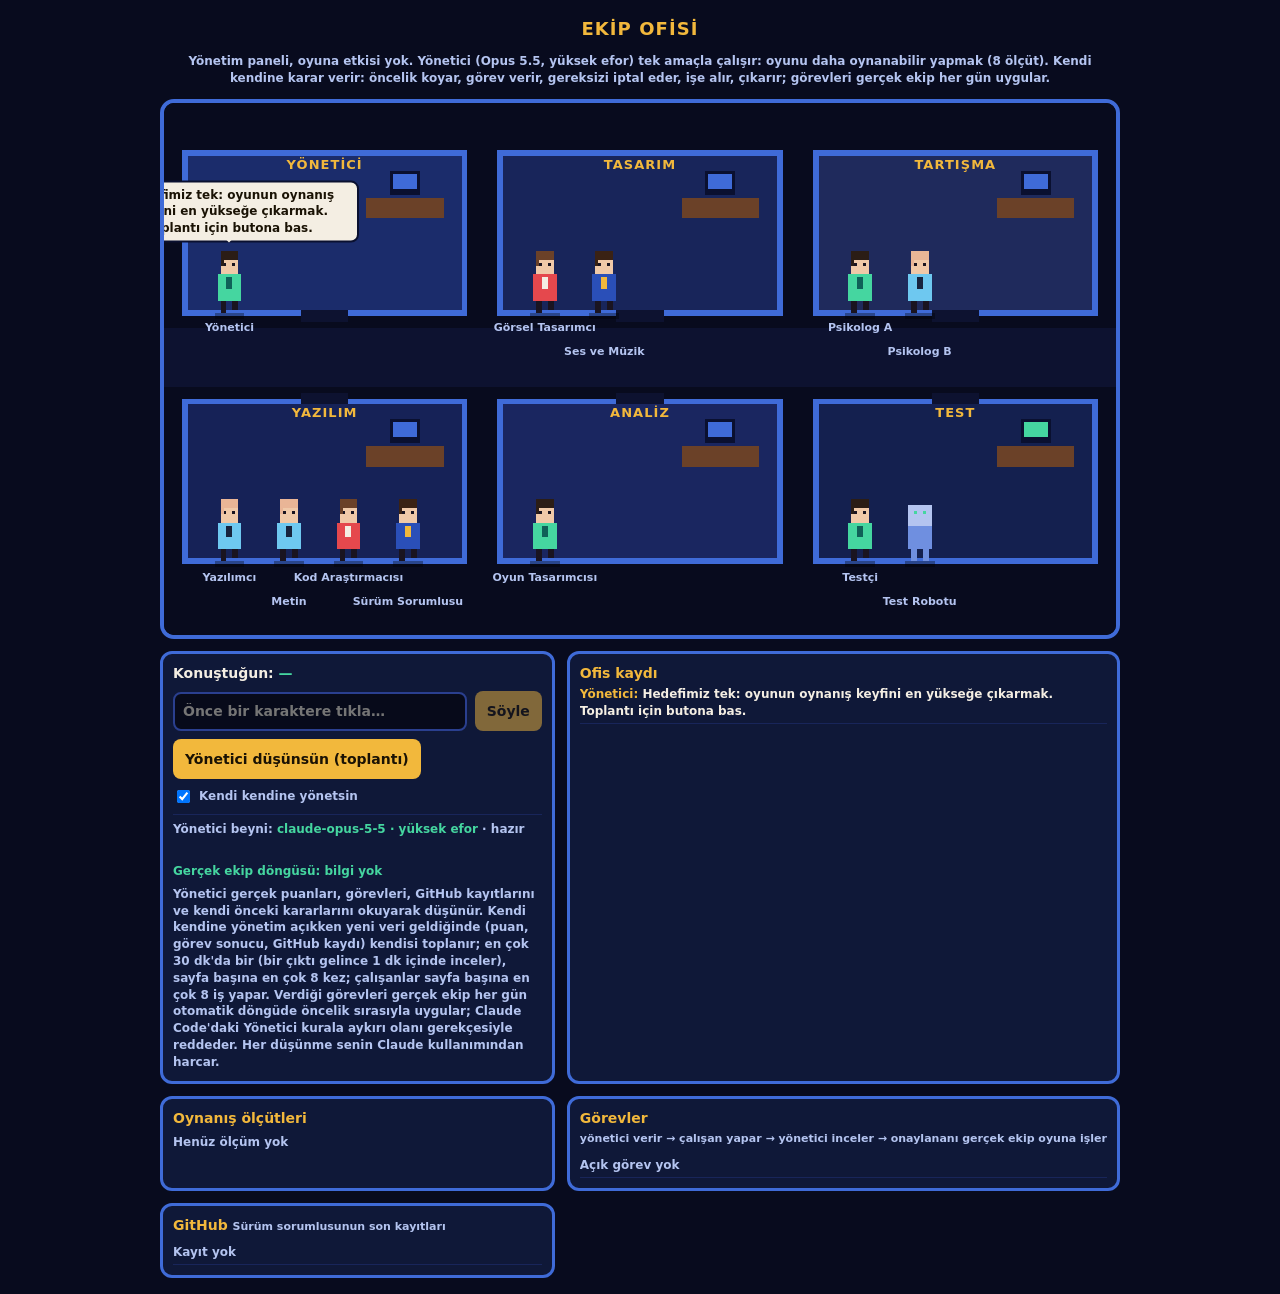
==== commit 7d3e3297: "Ofis: çalışanlar yöneticinin görevini gerçekten yapıp çıktı getiriyor, yönetici inceliyor; tekrarlay" ====
--- a/ofis/index.html
+++ b/ofis/index.html
@@ -38,6 +38,8 @@
 #log span{color:var(--tx)}
 #note{font-size:12px;color:var(--tx2);margin-top:6px}
 #dongu{font-size:12px;color:var(--mint);margin-top:4px}
+.lst details{margin-top:3px}.lst summary{cursor:pointer;color:var(--mint)}.lst .ck{white-space:pre-wrap;color:var(--tx);background:#070A1A;border:2px solid #18255A;border-radius:8px;padding:8px;margin-top:4px;max-height:320px;overflow:auto;font-weight:600}
+#gorev{max-height:420px}
 .sc{display:grid;grid-template-columns:1fr auto auto;gap:3px 8px;font-size:12px;align-items:center;margin-top:6px}
 .sc .ad{color:var(--tx2)}.sc .bar{display:flex;gap:2px}.sc .bar i{width:12px;height:9px;border-radius:2px;background:#18255A}.sc .bar i.on{background:var(--mint)}
 .sc .v{color:var(--tx);font-variant-numeric:tabular-nums;min-width:44px;text-align:right}
@@ -58,11 +60,11 @@
     <div id="brain">Yönetici beyni: <i id="model">claude-opus-5-5 · yüksek efor</i> · <span id="state">hazır</span></div>
     <div id="thought"></div>
     <div id="dongu">Gerçek ekip döngüsü: bilgi yok</div>
-    <div id="note">Yönetici gerçek puanları, görevleri, GitHub kayıtlarını ve kendi önceki kararlarını okuyarak düşünür. Kendi kendine yönetim açıkken yeni veri geldiğinde (puan, görev sonucu, GitHub kaydı) kendisi toplanır; en çok 30 dk'da bir, sayfa başına en çok 4 kez. Verdiği görevleri gerçek ekip her gün otomatik döngüde öncelik sırasıyla uygular; Claude Code'daki Yönetici kurala aykırı olanı gerekçesiyle reddeder. Her düşünme senin Claude kullanımından harcar.</div>
+    <div id="note">Yönetici gerçek puanları, görevleri, GitHub kayıtlarını ve kendi önceki kararlarını okuyarak düşünür. Kendi kendine yönetim açıkken yeni veri geldiğinde (puan, görev sonucu, GitHub kaydı) kendisi toplanır; en çok 30 dk'da bir (bir çıktı gelince 1 dk içinde inceler), sayfa başına en çok 8 kez; çalışanlar sayfa başına en çok 8 iş yapar. Verdiği görevleri gerçek ekip her gün otomatik döngüde öncelik sırasıyla uygular; Claude Code'daki Yönetici kurala aykırı olanı gerekçesiyle reddeder. Her düşünme senin Claude kullanımından harcar.</div>
   </div>
   <div class="box"><b>Ofis kaydı</b><div id="log"></div></div>
   <div class="box"><b>Oynanış ölçütleri</b> <span id="pkay" class="nm" style="position:static;transform:none"></span><div class="sc" id="puan"><span class="ad">Henüz ölçüm yok</span></div></div>
-  <div class="box"><b>Görevler</b> <span class="nm" style="position:static;transform:none">ofisin verdiği işler ve gerçek ekipteki durumu</span><div class="lst" id="gorev"><div>Açık görev yok</div></div></div>
+  <div class="box"><b>Görevler</b> <span class="nm" style="position:static;transform:none">yönetici verir → çalışan yapar → yönetici inceler → onaylananı gerçek ekip oyuna işler</span><div class="lst" id="gorev"><div>Açık görev yok</div></div></div>
   <div class="box"><b>GitHub</b> <span class="nm" style="position:static;transform:none">Sürüm sorumlusunun son kayıtları</span><div class="lst" id="gh"><div>Kayıt yok</div></div></div>
 </div>
 <script>
@@ -108,7 +110,7 @@
  if(p.bot){x.fillStyle='#B4C4F0';x.fillRect(px-4,py-6,8,7);x.fillStyle='#45D6A0';x.fillRect(px-2,py-4,1,1);x.fillRect(px+1,py-4,1,1);x.fillStyle='#6F8FE0';x.fillRect(px-4,py+1,8,8);x.fillRect(px-3,py+9,2,4);x.fillRect(px+1,py+9,2,4)}
  else{x.fillStyle='#1A1420';x.fillRect(px-3,py+8,2,5-st);x.fillRect(px+1,py+8,2,4+st);x.fillStyle=p.body;x.fillRect(px-4,py,8,9);x.fillStyle=p.acc;x.fillRect(px-1,py+1,2,4);
   x.fillStyle='#F0C9A8';x.fillRect(px-3,py-7,6,7);x.fillStyle=p.hair;x.fillRect(px-3,py-8,6,3);x.fillRect(px-3,py-6,1,3);x.fillStyle='#1A1420';x.fillRect(px-2,py-4,1,1);x.fillRect(px+1,py-4,1,1)}
- if(p.ad==='Yönetici'&&thinking){const k=(t/300|0)%4;x.fillStyle='#F2B83C';for(let i=0;i<k;i++)x.fillRect(px-4+i*3,py-13,2,2)}
+ if((p.ad==='Yönetici'&&thinking)||p.work){const k=(t/300|0)%4;x.fillStyle='#F2B83C';for(let i=0;i<k;i++)x.fillRect(px-4+i*3,py-13,2,2)}
  if(sel===p){x.strokeStyle='#F2B83C';x.lineWidth=1;x.strokeRect(px-6,py-10,12,26)}}
 // ---- hareket: oda kapısı → koridor → hedef ----
 function roomAt(px,py){return Object.values(ROOMS).find(r=>px>=r.x&&px<=r.x+r.w&&py>=r.y&&py<=r.y+r.h)}
@@ -137,6 +139,7 @@
  db.doc('durum/dersler').onSnapshot(d=>{const v=d&&d.data&&d.data();if(v&&v.metin)DERS=String(v.metin)},()=>{});
  db.doc('durum/github').onSnapshot(d=>{const v=d&&d.data&&d.data();if(v&&Array.isArray(v.liste))ghGeldi(v.liste)},()=>{});
  db.collection('gorevler').orderBy('t','desc').limit(30).onSnapshot(s=>{const eski=new Map(GOREV.map(g=>[g.id,g.durum]));GOREV=s.docs.map(x=>({id:x.id,...x.data()}));drawGorev();const deg=GOREV.find(g=>eski.has(g.id)&&eski.get(g.id)!==g.durum&&g.durum!=='iptal');if(deg)olay('görev sonucu: '+String(deg.metin).slice(0,40)+' → '+deg.durum)},()=>{});
+ db.doc('durum/ekonomi').onSnapshot(d=>{const v=d&&d.data&&d.data();if(v&&v.metin)EKONOMI=String(v.metin)},()=>{});
  db.doc('durum/plan').onSnapshot(d=>{const v=d&&d.data&&d.data();if(v&&v.metin)PLAN=String(v.metin)},()=>{});
  db.doc('durum/oyun').onSnapshot(d=>{const v=d&&d.data&&d.data();if(v&&v.metin)OYUNSAYI=String(v.metin)},()=>{});
  db.doc('durum/oncelik').onSnapshot(d=>{const v=d&&d.data&&d.data();if(v&&Array.isArray(v.liste))ONCELIK=v},()=>{});
@@ -144,23 +147,24 @@
  setTimeout(ilkBakis,9000)}catch(e){}})();
 async function kaydet(col,obj){if(!db)return;try{await db.collection(col).add({...obj,t:Date.now(),durum:'yeni'})}catch(e){}}
 // ---- gerçek ekipten gelen veri: puanlar, görevler, GitHub, şu anki işler, dersler ----
-let PUAN=null,SIMDI={},DERS='',GOREV=[],GH=[],PLAN='',OYUNSAYI='',ONCELIK=null,DONGU=null;
+let EKONOMI='',PUAN=null,SIMDI={},DERS='',GOREV=[],GH=[],PLAN='',OYUNSAYI='',ONCELIK=null,DONGU=null;
 const esc=s=>String(s==null?'':s).replace(/[&<>"]/g,c=>({'&':'&amp;','<':'&lt;','>':'&gt;','"':'&quot;'}[c]));
 const once=t=>{const m=Math.round((Date.now()-t)/60000);return !t?'':m<1?'şimdi':m<60?m+' dk önce':m<1440?Math.round(m/60)+' sa önce':Math.round(m/1440)+' gün önce'};
 function drawPuan(){const el=document.getElementById('puan');if(!PUAN)return;el.innerHTML='';document.getElementById('pkay').textContent=PUAN.kaynak?'· '+PUAN.kaynak:'';
  PUAN.liste.slice(0,8).forEach(r=>{const s=+r.simdi||0;const a=document.createElement('span');a.className='ad';a.textContent=(r.n||'')+' '+(r.ad||'');
   const b=document.createElement('span');b.className='bar';for(let i=1;i<=5;i++){const q=document.createElement('i');if(i<=s)q.className='on';b.appendChild(q)}
   const v=document.createElement('span');v.className='v';v.textContent=(r.once==null||r.once===''?'—':r.once)+' → '+(s||'—');el.append(a,b,v)})}
-const STN={yeni:['yeni',''],'yapılıyor':['yapılıyor','yap'],bitti:['bitti','bit'],ret:['reddedildi','ret'],iptal:['iptal','ret']};
+const STN={yeni:['sırada',''],calisiyor:['ofiste çalışılıyor','yap'],incelemede:['yönetici inceliyor','yap'],revize:['düzeltilecek','yap'],onaylandi:['onaylandı · gerçek ekibe','bit'],'yapılıyor':['gerçek ekipte','yap'],bitti:['oyuna işlendi','bit'],ret:['reddedildi','ret'],iptal:['iptal','ret']};
 const ileri=t=>{const m=Math.round((t-Date.now())/60000);return m<=0?'şimdi':m<60?m+' dk sonra':m<1440?Math.round(m/60)+' sa sonra':Math.round(m/1440)+' gün sonra'};
 function drawDongu(){if(!DONGU)return;document.getElementById('dongu').textContent='Gerçek ekip döngüsü: son '+(once(DONGU.son)||'—')+(DONGU.sonraki?' · sonraki '+ileri(DONGU.sonraki):'')+(DONGU.ozet?' · '+DONGU.ozet:'')}
 function drawGorev(){const el=document.getElementById('gorev');if(!GOREV.length){el.innerHTML='<div>Açık görev yok</div>';return}
- el.innerHTML=GOREV.slice(0,12).map(g=>{const s=STN[g.durum]||STN.yeni;return `<div><span class="st ${s[1]}">${esc(s[0])}</span> <b>${esc(g.kime)}</b>: <span>${esc(g.metin)}</span>${g.olcut?' · ölçüt '+esc(g.olcut):''}${g.not?'<br>↳ '+esc(g.not):''}</div>`}).join('')}
+ el.innerHTML=GOREV.slice(0,12).map(g=>{const s=STN[g.durum]||STN.yeni;return `<div><span class="st ${s[1]}">${esc(s[0])}</span> <b>${esc(g.kime)}</b>: <span>${esc(g.metin)}</span>${g.olcut?' · ölçüt '+esc(g.olcut):''}${g.not?'<br>↳ '+esc(g.not):''}${g.cikti?`<details><summary>çıktı${g.rev?' (düzeltme '+g.rev+')':''}: ${esc(g.ozet||'')}</summary><div class="ck">${esc(g.cikti)}</div></details>`:''}</div>`}).join('')}
 function drawGh(){const el=document.getElementById('gh');el.innerHTML=GH.length?GH.slice(0,8).map(c=>`<div><code>${esc(String(c.h||'').slice(0,7))}</code> <span>${esc(c.m)}</span> · ${esc(once(c.t))}</div>`).join(''):'<div>Kayıt yok</div>'}
 let ghIlk=true;async function ghGeldi(l){const yeni=!ghIlk&&l[0]&&(!GH[0]||l[0].h!==GH[0].h);GH=l;ghIlk=false;drawGh();
  if(yeni){const s=byName('Sürüm Sorumlusu'),y=byName('Yönetici');if(s&&y&&!busy){busy=true;try{await walkTo(s,y);await say(s,'GitHub\'a gönderdim: '+String(l[0].m||'').slice(0,80));await home(s)}finally{busy=false}}}}
 const puanText=()=>PUAN?PUAN.liste.map(r=>`${r.n} ${r.ad}: ${r.once==null?'—':r.once} → ${r.simdi}`).join('; ')+(PUAN.kaynak?' (kaynak: '+PUAN.kaynak+')':''):'(henüz ölçüm yok)';
 const gorevText=()=>GOREV.length?GOREV.slice(0,12).map(g=>`- id=${g.id} [${(STN[g.durum]||STN.yeni)[0]}]${g.oncelik?' öncelik '+g.oncelik:''}${g.tur?' ('+g.tur+')':''} ${g.kime}: ${g.metin}${g.not?' → SONUÇ: '+g.not:''}`).join('\n'):'(yok)';
+const incText=()=>{const l=GOREV.filter(g=>g.durum==='incelemede');return l.length?l.slice(0,4).map(g=>`- id=${g.id} ${g.kime} — görev: ${g.metin}\n  özet: ${g.ozet||''}\n  çıktı: ${String(g.cikti||'').slice(0,1600)}\n  öneriler: ${String(g.oneriler||'').slice(0,600)}${g.rev?'\n  (bu '+g.rev+'. düzeltme)':''}`).join('\n'):'(yok)'};
 const oncelikText=()=>ONCELIK&&ONCELIK.liste.length?ONCELIK.liste.map((o,i)=>`${i+1}. ${o.sorun} (ölçüt ${o.olcut||'?'})${o.neden?' — '+o.neden:''}`).join('\n')+' ('+once(ONCELIK.t)+')':'(henüz belirlemedin)';
 const ghText=()=>GH.length?GH.slice(0,6).map(c=>`- ${String(c.h||'').slice(0,7)} ${c.m} (${once(c.t)})`).join('\n'):'(yok)';
 const simdiText=()=>{const e=Object.entries(SIMDI);return e.length?e.map(([k,v])=>`- ${k}: ${v}`).join('\n'):'(bilgi yok)'};
@@ -187,6 +191,8 @@
 
 OFİSİN VERDİĞİ GÖREVLER VE GERÇEK DURUMLARI:\n${gorevText()}
 
+İNCELEMENİ BEKLEYEN ÇIKTILAR (çalışanların ofiste yaptığı işler; her birine karar ver):\n${incText()}
+
 SON GITHUB KAYITLARI (Sürüm Sorumlusu):\n${ghText()}
 
 ÖĞRENİLEN DERSLER (tekrarlama):\n${DERS||'(yok)'}
@@ -206,7 +212,7 @@
 
 OFİSTE SON KONUŞMALAR:\n${sonKayit()||'(yok)'}
 
-NASIL ÇALIŞIR: Sen kendi kendine karar verirsin; patrondan onay bekleme. Verdiğin 'yeni' görevleri gerçek ekip (Claude Code'daki Yönetici ve ajanlar) her gün otomatik döngüde öncelik sırasıyla uygular, ölçer, sonucu görev notuna yazar; kurala aykırı ya da ölçülemeyen görevi gerekçesiyle reddeder. Bu yüzden görevlerin tek döngüde yapılabilir, somut ve ölçülebilir olsun. Döngü başına en çok bir büyük denge değişikliği yapılır.
+NASIL ÇALIŞIR: Sen kendi kendine karar verirsin; patrondan onay bekleme. Görev verdiğin rol işi OFİSTE HEMEN GERÇEKTEN YAPAR (analiz, eski→yeni sayı önerisi, tasarım tarifi, TR/EN metin, test planı) ve çıktısını sana getirir; sen çıktıyı incelersin: yeterince somut ve kurallara uygunsa kabul, eksikse ne eksik olduğunu yazarak revize, yanlışsa ret. Kabul ettiklerin gerçek ekibe gider. Verdiğin 'yeni' görevleri gerçek ekip (Claude Code'daki Yönetici ve ajanlar) her gün otomatik döngüde öncelik sırasıyla uygular, ölçer, sonucu görev notuna yazar; kurala aykırı ya da ölçülemeyen görevi gerekçesiyle reddeder. Bu yüzden görevlerin tek döngüde yapılabilir, somut ve ölçülebilir olsun. Döngü başına en çok bir büyük denge değişikliği yapılır.
 
 ${OTO_SEBEP?'KENDİN TOPLANDIN, sebep: '+OTO_SEBEP+'\n':''}${patron?`PATRONUN SANA MESAJI: "${patron}"\nMesaj organizasyon, yetki ya da sana soru ise kendin cevapla; yalnız gerçekten bir role ait somut iş varsa görev ver.`:'Patron mesaj yazmadı: bu bir YÖNETİM TOPLANTISI. Durumu değerlendir ve oynanış keyfi için en değerli sonraki adımları seç.'}
 
@@ -218,6 +224,7 @@
  {"eylem":"cikar","kime":"kadrodaki ad","neden":"..."},
  {"eylem":"gorev","kime":"kadrodaki ad","metin":"somut görev, 1-2 cümle","olcut":"1-8 arası hedef ölçüt","olcum":"başarıyı nasıl ölçeceğiz (sim/testçi/puan)","oncelik":1,"tur":"denge|kod|gorsel|ses|metin|test"},
  {"eylem":"oncelik","liste":[{"sorun":"kısa","olcut":"1-8","neden":"kanıt"}]},
+ {"eylem":"incele","id":"görev id","karar":"kabul|revize|ret","not":"kabulde gerçek ekibe uygulama notu; revizede neyin eksik olduğu, somut"},
  {"eylem":"iptal","id":"görev id","neden":"..."},
  {"eylem":"geri_al","commit":"kısa hash","neden":"hangi ölçüt düştü"},
  {"eylem":"tartisma","kimler":["ad1","ad2"],"konu":"tartışma konusu"}]}
@@ -253,6 +260,10 @@
   if(db)try{await db.collection('gorevler').add({kime:h.ad,metin:String(k.metin||'').slice(0,400),olcut:String(k.olcut||'').slice(0,20),olcum:String(k.olcum||'').slice(0,200),oncelik:Math.max(1,Math.min(3,+k.oncelik||2)),tur:String(k.tur||'').slice(0,12),durum:'yeni',t:Date.now(),kaynak:'ofis'})}catch(e){}const c=await rolCevap(h,k.metin);await say(h,c||(h.bot?'BİP. Çalıştırıyorum.':'Anlaşıldı, başlıyorum!'));await home(y)}}
  else if(k.eylem==='oncelik'&&Array.isArray(k.liste)){const l=k.liste.slice(0,3).map(o=>({sorun:String(o.sorun||'').slice(0,160),olcut:String(o.olcut||'').slice(0,10),neden:String(o.neden||'').slice(0,200)}));
   await say(y,'Öncelik: '+l.map((o,i)=>(i+1)+') '+o.sorun).join(' '));if(db)try{await db.doc('durum/oncelik').set({liste:l,t:Date.now()})}catch(e){}}
+ else if(k.eylem==='incele'){const g=GOREV.find(x=>x.id===k.id);if(g&&g.durum==='incelemede'&&db){const kr=k.karar==='kabul'?'onaylandi':k.karar==='revize'&&(g.rev||0)<2?'revize':'ret';const h=byName(g.kime);
+  if(h){await walkTo(y,h);await say(y,(kr==='onaylandi'?'Kabul: ':kr==='revize'?'Düzelt: ':'Ret: ')+String(k.not||'').slice(0,140))}
+  try{await db.doc('gorevler/'+g.id).update(kr==='revize'?{durum:'revize',geri:String(k.not||'').slice(0,600),rev:(g.rev||0)+1}:{durum:kr,not:'Yönetici: '+String(k.not||'').slice(0,300)})}catch(e){}
+  if(h){await say(h,kr==='onaylandi'?'Harika, gerçek ekibe gidiyor.':kr==='revize'?'Tamam, düzeltip getiriyorum.':'Anlaşıldı.');await home(y)}}}
  else if(k.eylem==='iptal'){const g=GOREV.find(x=>x.id===k.id);if(g&&g.durum==='yeni'&&db){try{await db.doc('gorevler/'+g.id).update({durum:'iptal',not:'Yönetici iptal etti: '+String(k.neden||'').slice(0,160)})}catch(e){}await say(y,'İptal: '+String(g.metin).slice(0,60))}}
  else if(k.eylem==='geri_al'&&k.commit){const s2=byName('Sürüm Sorumlusu');if(s2){await walkTo(y,s2);await say(y,'Şu kaydı geri almayı değerlendir: '+k.commit+(k.neden?' — '+k.neden:''));
   if(db)try{await db.collection('gorevler').add({kime:s2.ad,metin:'Geri alma önerisi: '+String(k.commit).slice(0,12)+' — '+String(k.neden||'').slice(0,200),olcut:'',olcum:'Testçi yeniden ölçer',oncelik:1,tur:'geri_al',durum:'yeni',t:Date.now(),kaynak:'ofis'})}catch(e){}
@@ -273,19 +284,56 @@
  busy=false}
 document.getElementById('meet').onclick=()=>{if(!busy){sonDusunme=Date.now();yonet(null)}};
 // ---- kendi kendine yönetim: yeni veri gelince düşünür (en çok 30 dk'da bir, sayfa başına 4 kez) ----
-let OTO_SEBEP='',otoSay=0,sonDusunme=0,otoT=null;const OTO_ARA=30*60*1000,OTO_MAX=4,autoEl=document.getElementById('auto');
+let OTO_SEBEP='',otoSay=0,sonDusunme=0,otoT=null;const OTO_ARA=30*60*1000,OTO_MAX=8,autoEl=document.getElementById('auto');
 try{const v=localStorage.getItem('ofis-oto');if(v!==null)autoEl.checked=v==='1'}catch(e){}
 autoEl.onchange=()=>{try{localStorage.setItem('ofis-oto',autoEl.checked?'1':'0')}catch(e){}otoDurum()};
 function otoDurum(){if(thinking)return;stateEl.textContent=!autoEl.checked?'hazır':otoSay>=OTO_MAX?'bu sayfada otomatik düşünme hakkı bitti':'yeni veri bekliyor'}
-function olay(sebep){if(!autoEl.checked||!sample||otoSay>=OTO_MAX)return;clearTimeout(otoT);
- const bekle=Math.max(90*1000,sonDusunme+OTO_ARA-Date.now());stateEl.textContent='yeni veri: '+sebep+' · '+Math.round(bekle/60000||1)+' dk içinde düşünecek';
+function olay(sebep,hizli){if(!autoEl.checked||!sample||otoSay>=OTO_MAX)return;clearTimeout(otoT);
+ const bekle=hizli?45*1000:Math.max(90*1000,sonDusunme+OTO_ARA-Date.now());stateEl.textContent='yeni veri: '+sebep+' · '+Math.round(bekle/60000||1)+' dk içinde düşünecek';
  otoT=setTimeout(async()=>{while(busy)await wait(1000);otoSay++;sonDusunme=Date.now();OTO_SEBEP=sebep;try{await yonet(null)}finally{OTO_SEBEP='';otoDurum()}},bekle)}
 async function ilkBakis(){if(!db)return;try{const s=await db.collection('kararlar').orderBy('t','desc').limit(1).get();const son=s.docs[0]&&s.docs[0].data().t||0;
  if(Date.now()-son>3*3600*1000)olay('son kararın üzerinden '+(son?once(son).replace(' önce',''):'uzun süre')+' geçti');else{sonDusunme=son;otoDurum()}}catch(e){}}
+// ---- ofis çalışanları: yöneticinin görevini gerçekten yapar, çıktıyı yöneticiye getirir ----
+const ISCI_MAX=8,ISCI_YOK=['Yönetici','Sürüm Sorumlusu','Test Robotu'];let isciSay=0,calisan=null;
+const MODEL_ROL={'Oyun Tasarımcısı':{model:'claude-opus-5-5',modelTier:'complex',effort:'medium'}};
+const ROL_IS={'Oyun Tasarımcısı':'ekonomi ve sayı işi: eski→yeni değer tablosu, gerekçe, beklenen süre etkisi (tahmin), nasıl ölçüleceği',
+ 'Görsel Tasarımcı':'arayüz işi: hangi ekranda hangi öğe, ölçü/renk/hiza önerisi (paletin hex değerleriyle), önce/sonra tarifi',
+ 'Ses ve Müzik':'ses işi: hangi olayda hangi ses, süre, ton, yükseklik; WebAudio ile üretilebilir tarif',
+ 'Metin':'metin işi: oyundaki yer, eski metin, yeni TR metin ve İngilizcesi',
+ 'Testçi':'test işi: adım adım oynanış/test planı, ölçülecek sayılar, başarı ölçütü; kendi deneyimin yoksa "ölçülmeli" de',
+ 'Kod Araştırmacısı':'kod işi: hangi fonksiyon/sabit etkilenir, değişikliğin yeri ve riski (bilmiyorsan söyle)',
+ 'Yazılımcı':'uygulama tarifi: hangi fonksiyonda ne değişir, sözde kod, test, risk'};
+function siradaki(){return GOREV.filter(g=>(g.durum==='yeni'||g.durum==='revize')&&g.kaynak==='ofis'&&!ISCI_YOK.includes(g.kime)&&exists(g.kime)).sort((a,b)=>(a.oncelik||2)-(b.oncelik||2)||(a.t||0)-(b.t||0))[0]}
+function isciPrompt(p,g){return `Sen "Trading Idle" oyununu geliştiren yapay zekâ ekibinde ${p.ad}sın. Rolün: ${p.rol}. Yöneticin sana bir görev verdi; şimdi işi GERÇEKTEN yapacaksın: sohbet değil, kullanılabilir bir çıktı üret.
+Bu rolde iş biçimin: ${ROL_IS[p.ad]||'rolüne uygun somut çıktı: ne, nerede, eski→yeni, neden, nasıl ölçülür'}.
+GÖREV: ${g.metin}
+HEDEF ÖLÇÜT: ${g.olcut||'?'} · ÖLÇÜM: ${g.olcum||'?'}
+${g.geri?`YÖNETİCİNİN DÜZELTME İSTEĞİ (önceki çıktın yetersizdi): ${g.geri}\nÖNCEKİ ÇIKTIN: ${String(g.cikti||'').slice(0,1500)}\n`:''}
+OYUN: ${OYUN}
+GÜNCEL DURUM: ${DURUM}
+OYUNUN EKONOMİSİ (gerçek sabitler): ${EKONOMI||'(yok)'}
+SİMÜLASYON SAYILARI: ${OYUNSAYI||'(yok)'}
+AÇIK SORUNLAR: ${PLAN||'(yok)'}
+ÖLÇÜT PUANLARI: ${puanText()}
+DERSLER: ${DERS||'(yok)'}
+KURALLAR: Kayıt formatı ve anahtarı, BigInt para ve calculateTradeResult değişmez. Patron kararları değişmez: coin geçişi hızlanmaz, robot ekleme fiyatı öncekinin +%8'i, renk paleti (lacivert/kobalt/altın/nane) korunur, glow/neon/emoji yok. Oyunu çalıştıramazsın: ölçüm uydurma, tahminleri "(tahmin)" diye yaz, bilmediğini "ölçülmeli" de. Sahte aciliyet ve kumar döngüsü önerme.
+YALNIZ şu JSON'u döndür (Türkçe): {"ozet":"1-2 cümle: ne ürettin","cikti":"asıl iş, düz metin, maddeli, somut, en çok 350 kelime","oneriler":[{"tur":"denge|kod|gorsel|ses|metin|test","degisiklik":"eski → yeni","gerekce":"kısa","olcum":"nasıl ölçülür"}],"emin_degil":"ölçülmesi gerekenler"}`}
+async function isciCalis(){if(calisan||busy||thinking||!sample||!db||!autoEl.checked||isciSay>=ISCI_MAX)return;const g=siradaki();if(!g)return;const p=byName(g.kime);if(!p)return;
+ calisan=g.id;isciSay++;try{await db.doc('gorevler/'+g.id).update({durum:'calisiyor',bas:Date.now()})}catch(e){calisan=null;return}
+ p.work=true;await say(p,(g.geri?'Düzeltiyorum: ':'İşe başladım: ')+String(g.metin).slice(0,70),3000);
+ const t0=Date.now(),tick=setInterval(()=>say(p,'çalışıyor… '+Math.round((Date.now()-t0)/1000)+' sn',1400),1000);
+ let r=null,err='';try{r=await sample.json(isciPrompt(p,g),{...(MODEL_ROL[p.ad]||{modelTier:'default'}),cache:false})}catch(e){err=e&&e.code||'hata'}
+ clearInterval(tick);p.work=false;
+ if(!r||!r.cikti){try{await db.doc('gorevler/'+g.id).update({durum:g.geri?'revize':'yeni',not:'Ofiste çalışılamadı ('+err+'), tekrar denenecek'})}catch(e){}calisan=null;if(err==='rate_limited'||err==='not_granted')isciSay=ISCI_MAX;return}
+ const ck=String(r.cikti)+(r.emin_degil?'\n\nÖlçülmesi gerekenler: '+r.emin_degil:'');
+ try{await db.doc('gorevler/'+g.id).update({durum:'incelemede',ozet:String(r.ozet||'').slice(0,300),cikti:ck.slice(0,6000),oneriler:JSON.stringify(r.oneriler||[]).slice(0,3000),bitis:Date.now()})}catch(e){}
+ const y=byName('Yönetici');if(y&&!busy){busy=true;try{await walkTo(p,y);await say(p,'Bitti: '+String(r.ozet||'').slice(0,120));await home(p)}finally{busy=false}}
+ calisan=null;olay('çıktı geldi: '+g.kime,true)}
+setInterval(()=>{isciCalis().catch(()=>{calisan=null})},7000);
 // ---- boşta ofis hayatı (model harcamaz) ----
 const IDLE=[['Psikolog A','Kâr anında ödül hissi şart: nane yeşili ▲.'],['Psikolog B','Zararda alarm yok; kehribar ▼ yeter.'],['Testçi','Her değişiklikten sonra 8 ölçüte yeniden puan veririm.'],['Oyun Tasarımcısı','Önce ölçerim, sonra sayıya dokunurum.'],['Görsel Tasarımcı','Kâr anı net görünüyor mu, testçiye soracağım.'],['Ses ve Müzik','Kârlı satışa kısa, tatlı bir ses lazım.'],['Sürüm Sorumlusu','Testler yeşilse GitHub\'a kaydederim, kırmızıysa beklerim.'],['Test Robotu','BİP. Kontroller hazır.']];
 // gerçek ekipte şu an çalışanlar kendi gerçek işlerini söyler; bilgi yoksa kısa hazır replikler
-let ii=0;setInterval(()=>{if(busy)return;const gs=Object.entries(SIMDI).filter(([n,t])=>t&&byName(n)&&exists(n));const L=gs.length?gs:IDLE;const[n,t]=L[ii++%L.length],p=byName(n);if(p)say(p,String(t).slice(0,140),3600)},6000);
+const soylendi=new Set();setInterval(()=>{if(busy||calisan)return;const c=Object.entries(SIMDI).filter(([n,t])=>t&&exists(n)&&!soylendi.has(n+t))[0];if(c){soylendi.add(c[0]+c[1]);const p=byName(c[0]);if(p)say(p,String(c[1]).slice(0,140),4200)}},9000);
 // ---- kullanıcı ----
 const who=document.getElementById('who'),inp=document.getElementById('msg'),btn=document.getElementById('send');
 cv.addEventListener('click',e=>{const r=cv.getBoundingClientRect(),mx=(e.clientX-r.left)/r.width*W,my=(e.clientY-r.top)/r.height*H;
